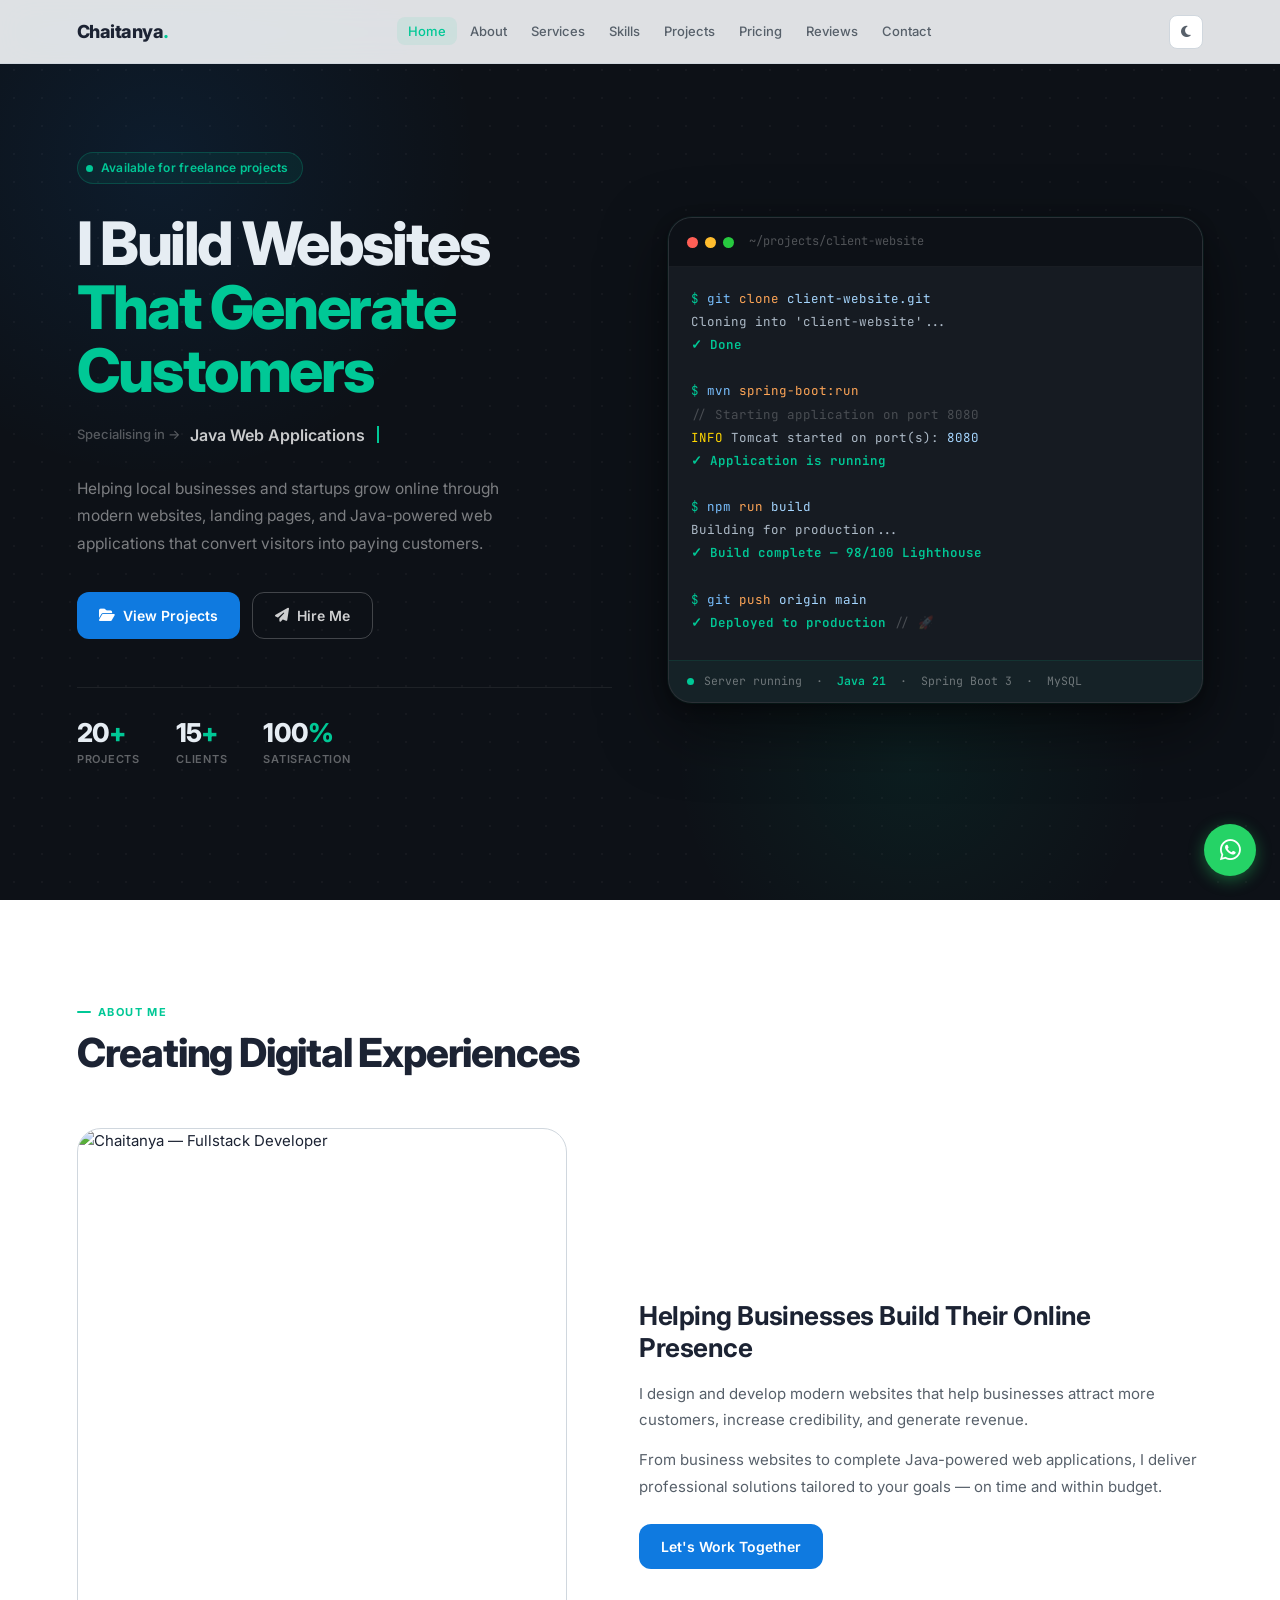
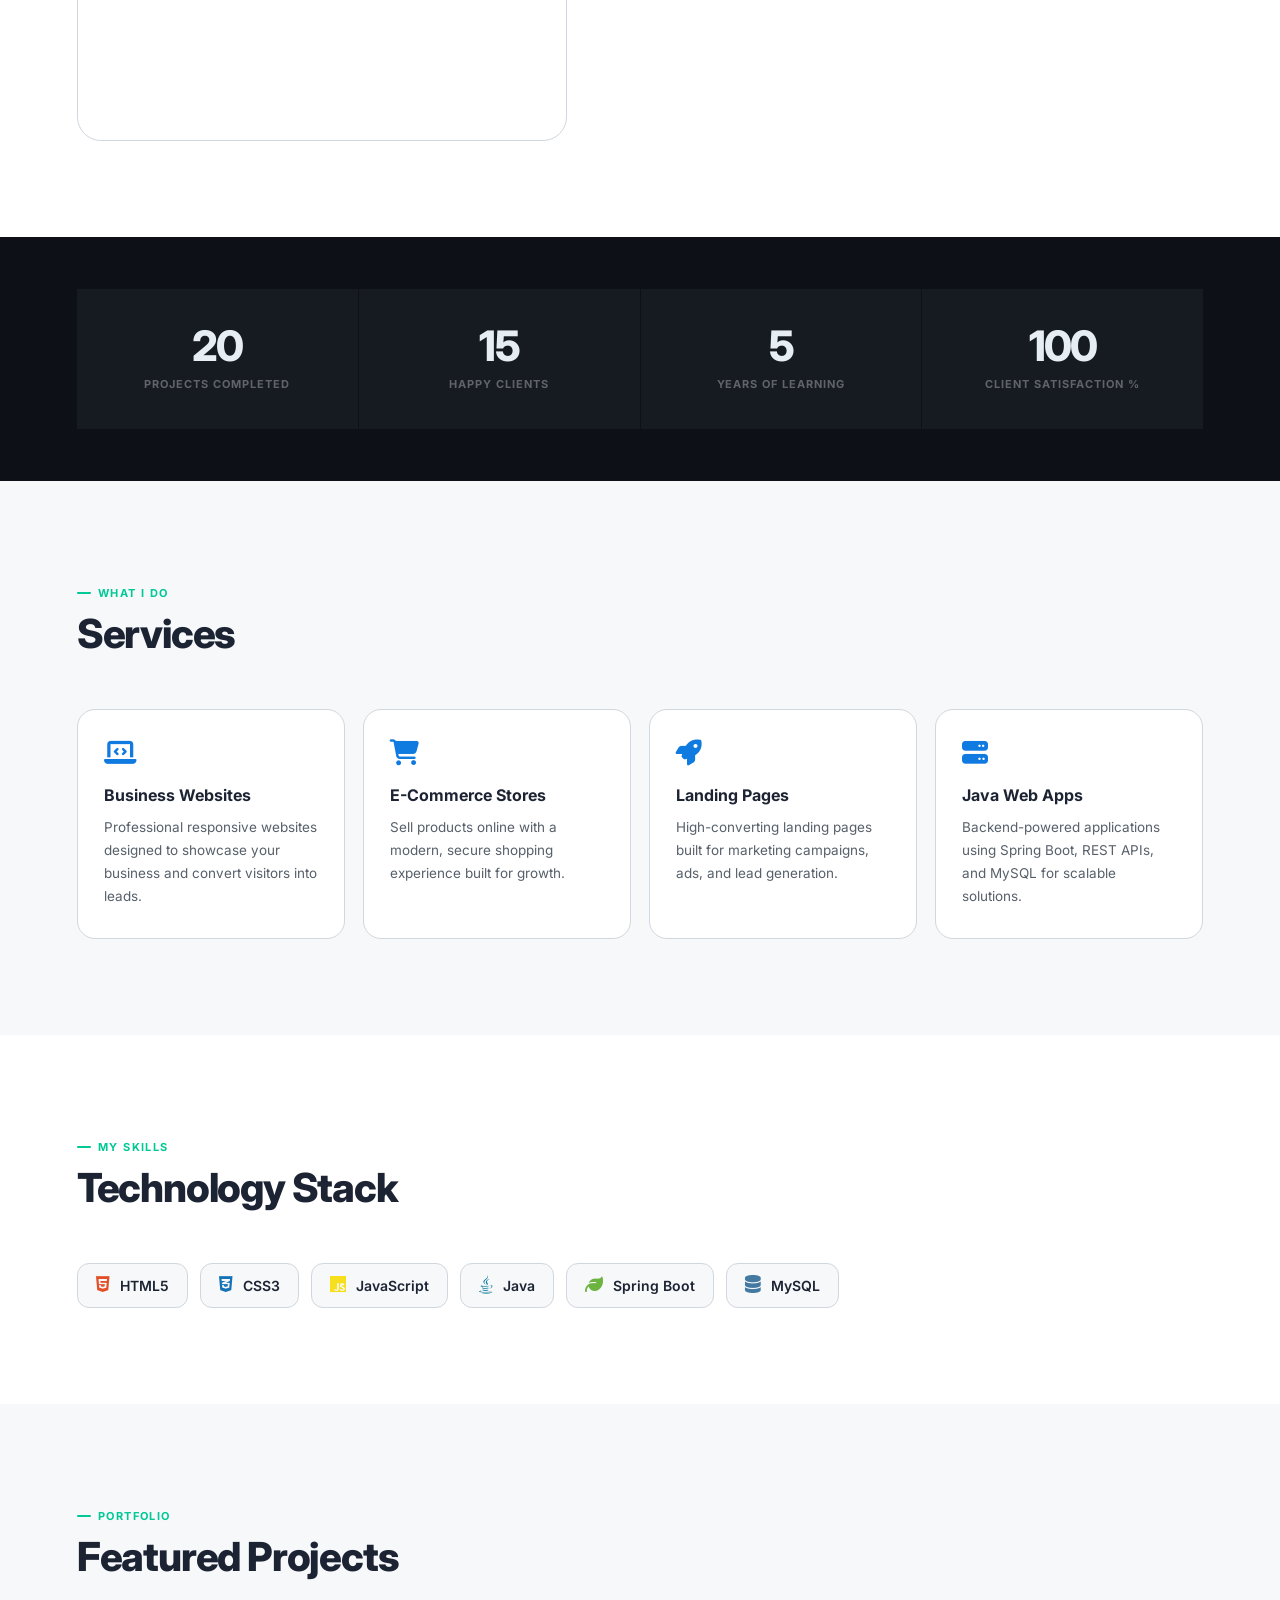
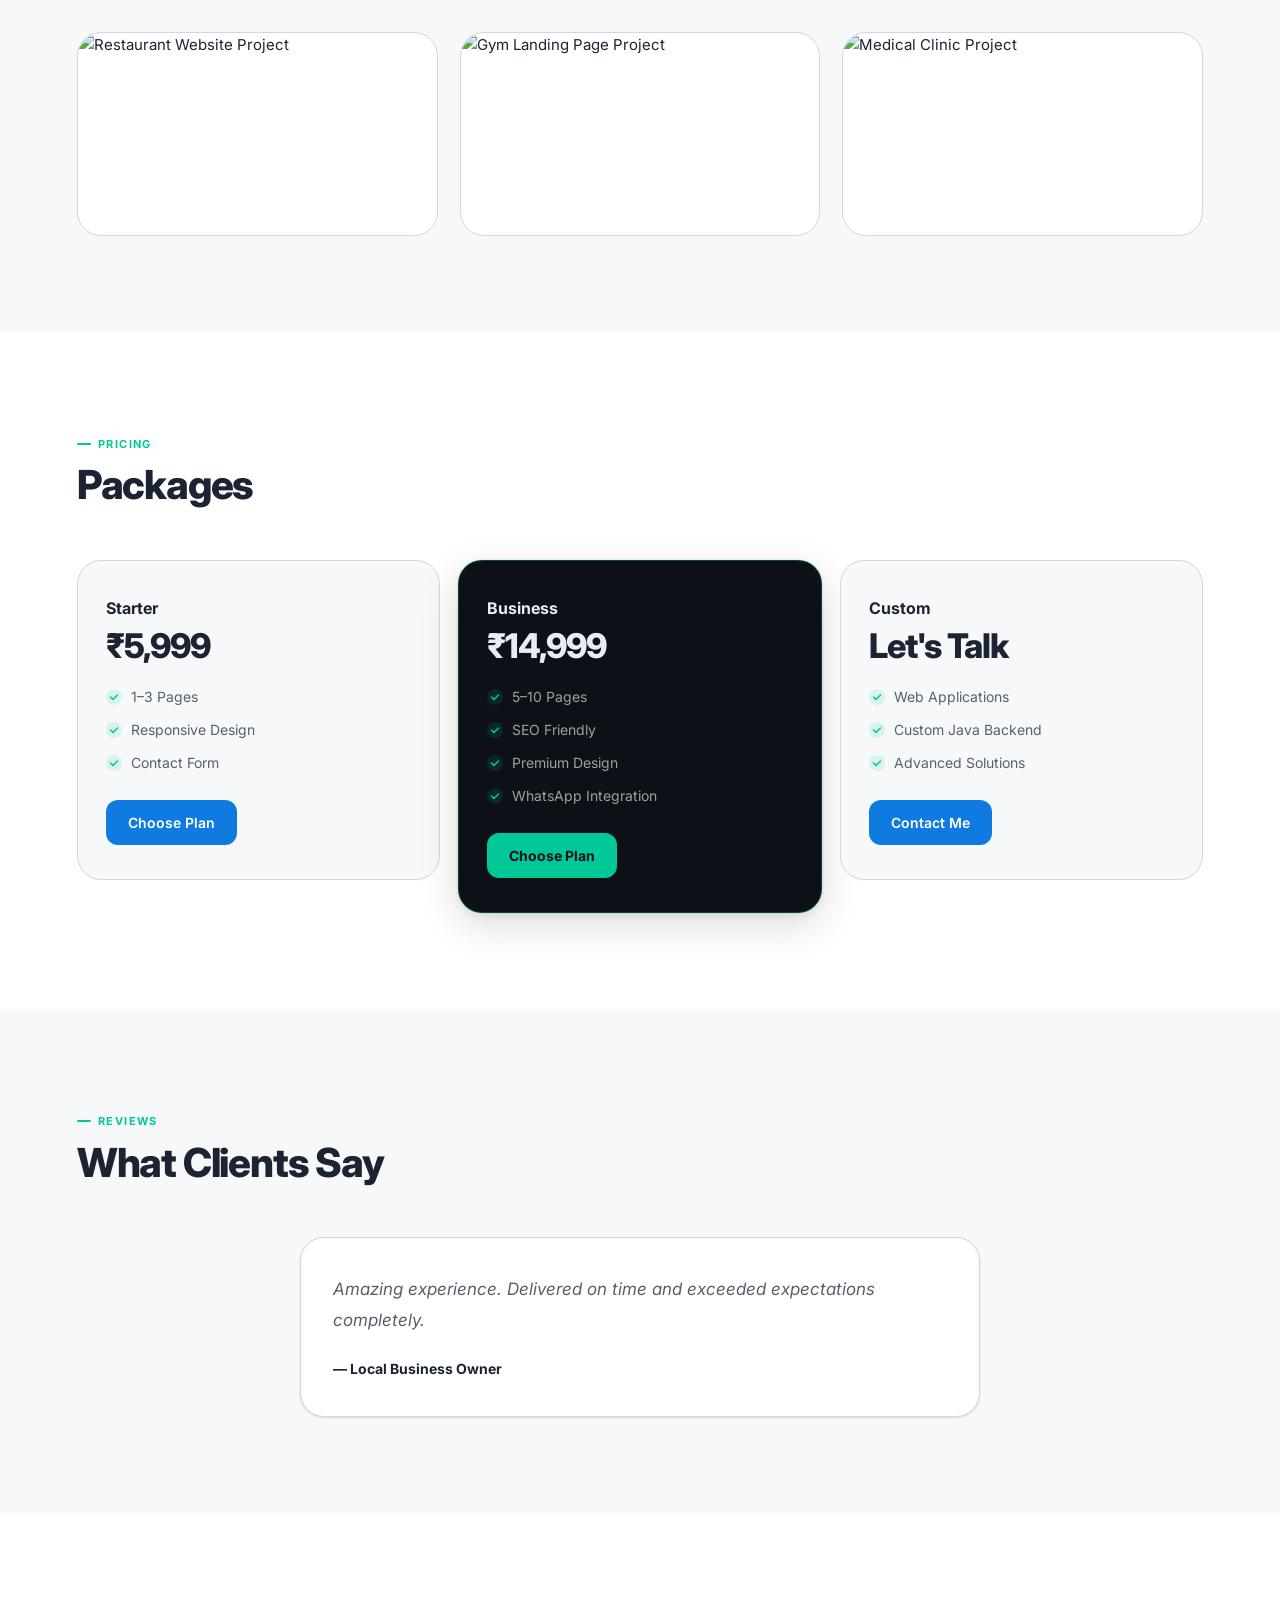
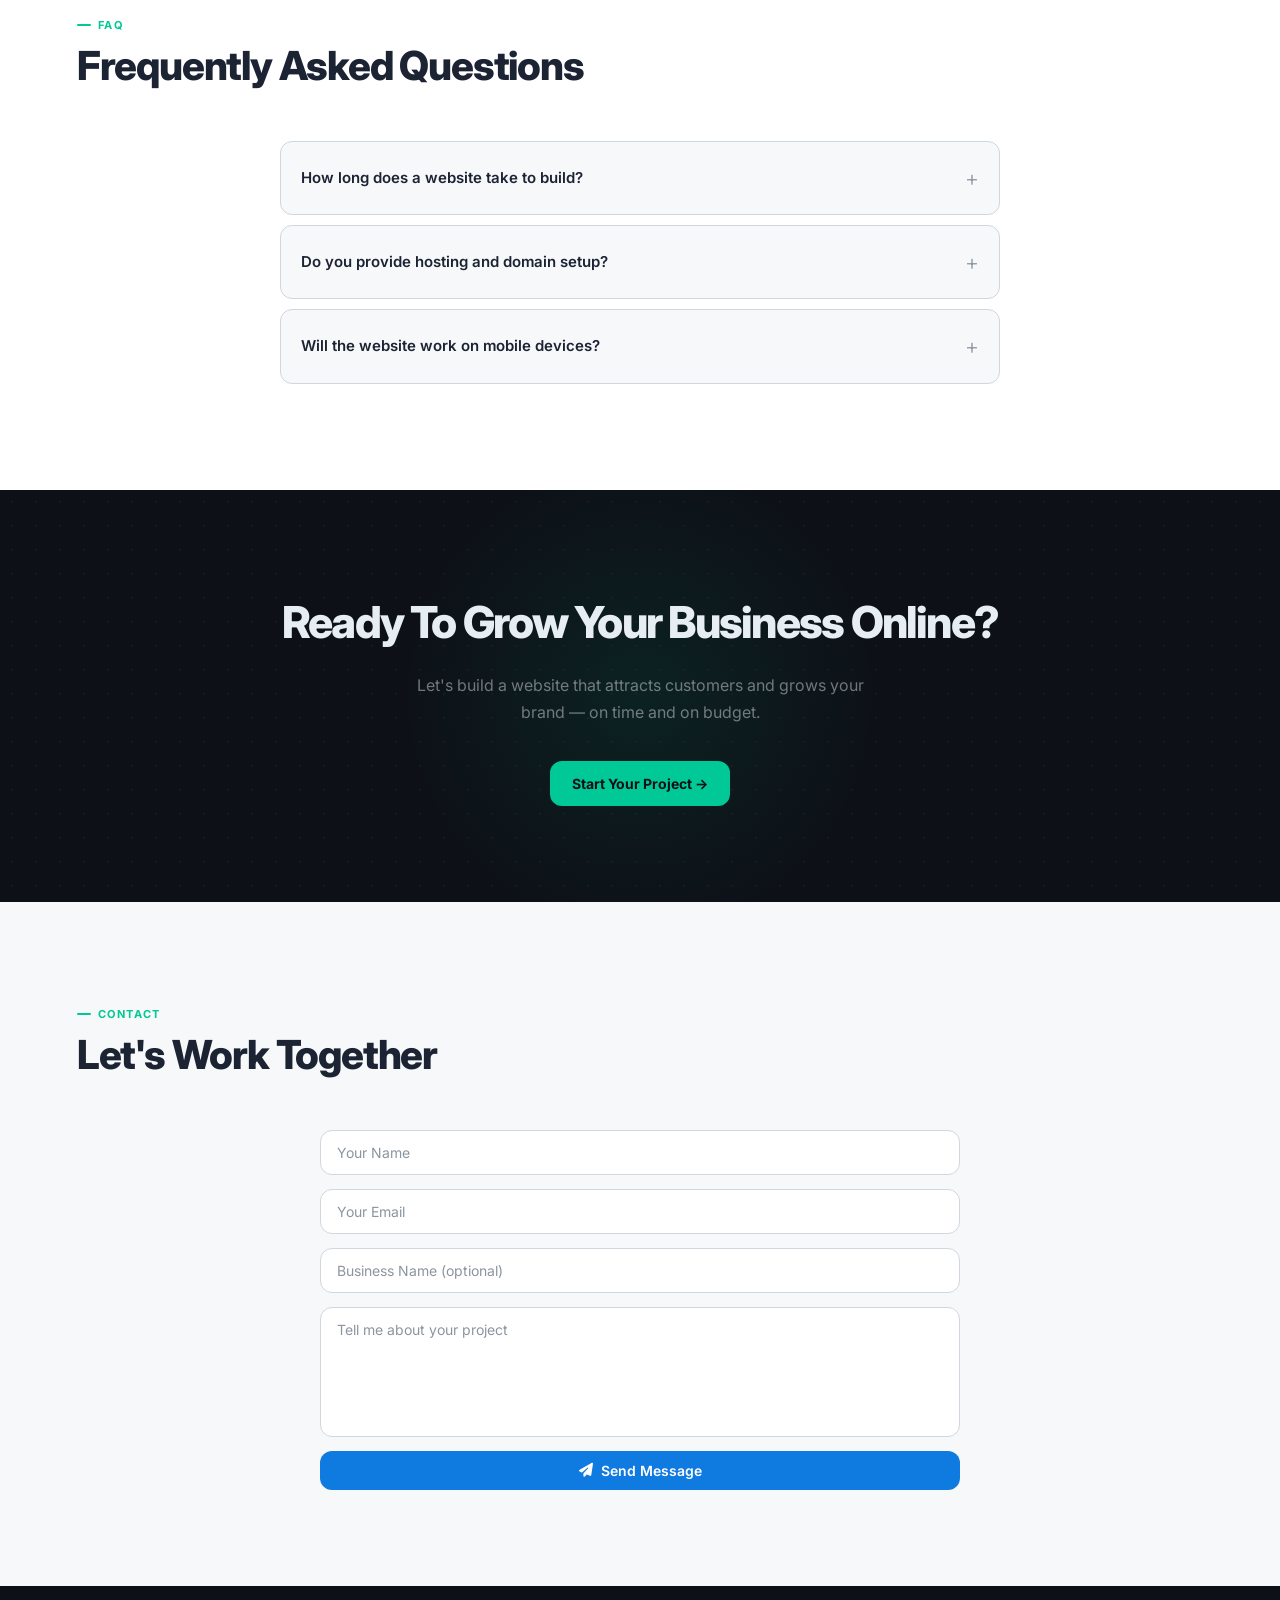
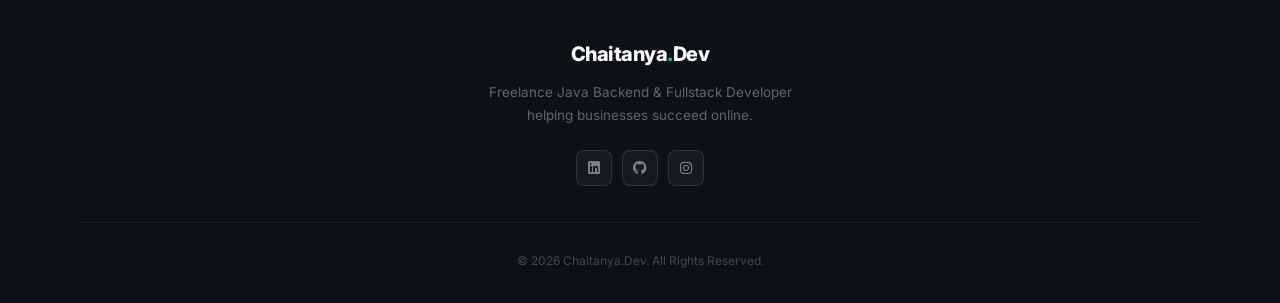
==== index.html @ d8a3b762 "Initial Commit" ====
<!DOCTYPE html>
<html lang="en">

<head>
    <meta charset="UTF-8">
    <meta name="viewport" content="width=device-width, initial-scale=1.0">
    <title>Chaitanya | Java Backend & Fullstack Developer</title>
    <meta name="description"
        content="Freelance Java Backend & Fullstack Developer. I build modern websites and web applications that help businesses grow online.">

    <!-- Fonts: Inter (UI) + JetBrains Mono (terminal) -->
    <link rel="preconnect" href="https://fonts.googleapis.com">
    <link rel="preconnect" href="https://fonts.gstatic.com" crossorigin>
    <link href="https://fonts.googleapis.com/css2?family=Inter:wght@400;500;600;700;800&family=JetBrains+Mono:wght@400;600&display=swap" rel="stylesheet">

    <link href="https://cdnjs.cloudflare.com/ajax/libs/font-awesome/6.6.0/css/all.min.css" rel="stylesheet">
    <link rel="stylesheet" href="style.css">
</head>

<body>

    <!-- Loader -->
    <div class="loader">
        <div class="loader-inner">
            <div class="loader-wordmark">Chaitanya<span>.</span></div>
            <div class="loader-track"></div>
        </div>
    </div>

    <!-- Scroll progress -->
    <div class="scroll-progress"></div>

    <!-- Back to top -->
    <button id="backToTop" aria-label="Back to top">
        <i class="fas fa-arrow-up"></i>
    </button>

    <!-- =========================================================
         NAVBAR
    ========================================================== -->
    <header>
        <nav class="navbar" id="navbar">

            <div class="logo">Chaitanya<span>.</span></div>

            <ul class="nav-links" id="navLinks">
                <li><a href="#hero">Home</a></li>
                <li><a href="#about">About</a></li>
                <li><a href="#services">Services</a></li>
                <li><a href="#skills">Skills</a></li>
                <li><a href="#portfolio">Projects</a></li>
                <li><a href="#pricing">Pricing</a></li>
                <li><a href="#testimonial">Reviews</a></li>
                <li><a href="#contact">Contact</a></li>
            </ul>

            <div class="nav-actions">
                <button id="themeBtn" aria-label="Toggle theme">
                    <i class="fas fa-moon"></i>
                </button>
                <button id="menuBtn" aria-label="Toggle menu">
                    <i class="fas fa-bars"></i>
                </button>
            </div>

        </nav>
    </header>

    <!-- =========================================================
         HERO
    ========================================================== -->
    <section class="hero" id="hero">

        <!-- Teal glow blob -->
        <div class="hero-glow" aria-hidden="true"></div>

        <!-- Left: headline + CTA -->
        <div class="hero-content">

            <div class="hero-badge">
                <span class="hero-badge-pulse" aria-hidden="true"></span>
                Available for freelance projects
            </div>

            <h1>
                I Build Websites
                <span class="accent-line">That Generate Customers</span>
            </h1>

            <div class="hero-typing-row">
                <span class="hero-typing-label">Specialising in →</span>
                <span id="typing"></span><span class="cursor" aria-hidden="true"></span>
            </div>

            <p class="hero-desc">
                Helping local businesses and startups grow online through
                modern websites, landing pages, and Java-powered web applications
                that convert visitors into paying customers.
            </p>

            <div class="hero-buttons">
                <a href="#portfolio" class="btn primary">
                    <i class="fas fa-folder-open"></i> View Projects
                </a>
                <a href="#contact" class="btn secondary">
                    <i class="fas fa-paper-plane"></i> Hire Me
                </a>
            </div>

            <div class="hero-stats">
                <div>
                    <div class="hero-stat-val">20<span class="plus">+</span></div>
                    <div class="hero-stat-label">Projects</div>
                </div>
                <div>
                    <div class="hero-stat-val">15<span class="plus">+</span></div>
                    <div class="hero-stat-label">Clients</div>
                </div>
                <div>
                    <div class="hero-stat-val">100<span class="plus">%</span></div>
                    <div class="hero-stat-label">Satisfaction</div>
                </div>
            </div>

        </div>

        <!-- Right: terminal window -->
        <div class="hero-image" aria-hidden="true">
            <div class="terminal">

                <div class="terminal-bar">
                    <span class="t-dot r"></span>
                    <span class="t-dot y"></span>
                    <span class="t-dot g"></span>
                    <span class="terminal-filename">~/projects/client-website</span>
                </div>

                <div class="terminal-body">
                    <span class="tl"><span class="tp">$</span> <span class="tc">git</span> <span class="tf">clone</span> <span class="ts">client-website.git</span></span>
                    <span class="tl"><span class="tv">Cloning into 'client-website'...</span></span>
                    <span class="tl"><span class="tg">✓ Done</span></span>
                    <span class="tl"></span>
                    <span class="tl"><span class="tp">$</span> <span class="tc">mvn</span> <span class="tf">spring-boot:run</span></span>
                    <span class="tl"><span class="td">// Starting application on port 8080</span></span>
                    <span class="tl"><span class="tk">INFO </span><span class="tv">Tomcat started on port(s): </span><span class="ts">8080</span></span>
                    <span class="tl"><span class="tg">✓ Application is running</span></span>
                    <span class="tl"></span>
                    <span class="tl"><span class="tp">$</span> <span class="tc">npm</span> <span class="tf">run</span> <span class="ts">build</span></span>
                    <span class="tl"><span class="tv">Building for production...</span></span>
                    <span class="tl"><span class="tg">✓ Build complete — 98/100 Lighthouse</span></span>
                    <span class="tl"></span>
                    <span class="tl"><span class="tp">$</span> <span class="tc">git</span> <span class="tf">push</span> <span class="ts">origin main</span></span>
                    <span class="tl"><span class="tg">✓ Deployed to production</span> <span class="td">// 🚀</span></span>
                </div>

                <div class="terminal-status">
                    <span class="status-led"></span>
                    <span class="status-label">Server running &nbsp;·&nbsp; <strong>Java 21</strong> &nbsp;·&nbsp; Spring Boot 3 &nbsp;·&nbsp; MySQL</span>
                </div>

            </div>
        </div>

    </section>

    <!-- =========================================================
         ABOUT
    ========================================================== -->
    <section id="about">

        <div class="section-header">
            <div class="section-tag">About Me</div>
            <h2>Creating Digital Experiences</h2>
        </div>

        <div class="about-container">

            <div class="about-image">
                <img src="https://images.unsplash.com/photo-1568602471122-7832951cc4c5?w=800"
                    alt="Chaitanya — Fullstack Developer">
            </div>

            <div class="about-content">

                <h3>Helping Businesses Build Their Online Presence</h3>

                <p>
                    I design and develop modern websites that help businesses
                    attract more customers, increase credibility, and generate revenue.
                </p>

                <p>
                    From business websites to complete Java-powered web applications,
                    I deliver professional solutions tailored to your goals — on time
                    and within budget.
                </p>

                <a href="#contact" class="btn primary">Let's Work Together</a>

            </div>

        </div>

    </section>

    <!-- =========================================================
         STATS
    ========================================================== -->
    <section class="stats">

        <div class="stat-card">
            <h2 data-target="20">0</h2>
            <p>Projects Completed</p>
        </div>

        <div class="stat-card">
            <h2 data-target="15">0</h2>
            <p>Happy Clients</p>
        </div>

        <div class="stat-card">
            <h2 data-target="5">0</h2>
            <p>Years of Learning</p>
        </div>

        <div class="stat-card">
            <h2 data-target="100">0</h2>
            <p>Client Satisfaction %</p>
        </div>

    </section>

    <!-- =========================================================
         SERVICES
    ========================================================== -->
    <section id="services">

        <div class="section-header">
            <div class="section-tag">What I Do</div>
            <h2>Services</h2>
        </div>

        <div class="grid">

            <div class="card">
                <i class="fas fa-laptop-code"></i>
                <h3>Business Websites</h3>
                <p>Professional responsive websites designed to showcase your business and convert visitors into leads.</p>
            </div>

            <div class="card">
                <i class="fas fa-cart-shopping"></i>
                <h3>E-Commerce Stores</h3>
                <p>Sell products online with a modern, secure shopping experience built for growth.</p>
            </div>

            <div class="card">
                <i class="fas fa-rocket"></i>
                <h3>Landing Pages</h3>
                <p>High-converting landing pages built for marketing campaigns, ads, and lead generation.</p>
            </div>

            <div class="card">
                <i class="fas fa-server"></i>
                <h3>Java Web Apps</h3>
                <p>Backend-powered applications using Spring Boot, REST APIs, and MySQL for scalable solutions.</p>
            </div>

        </div>

    </section>

    <!-- =========================================================
         SKILLS
    ========================================================== -->
    <section id="skills">

        <div class="section-header">
            <div class="section-tag">My Skills</div>
            <h2>Technology Stack</h2>
        </div>

        <div class="skills-grid">

            <div class="skill"><i class="fab fa-html5" style="color:#E34F26"></i><h4>HTML5</h4></div>
            <div class="skill"><i class="fab fa-css3-alt" style="color:#1572B6"></i><h4>CSS3</h4></div>
            <div class="skill"><i class="fab fa-js" style="color:#F7DF1E"></i><h4>JavaScript</h4></div>
            <div class="skill"><i class="fab fa-java" style="color:#007396"></i><h4>Java</h4></div>
            <div class="skill"><i class="fas fa-leaf" style="color:#6DB33F"></i><h4>Spring Boot</h4></div>
            <div class="skill"><i class="fas fa-database" style="color:#4479A1"></i><h4>MySQL</h4></div>

        </div>

    </section>

    <!-- =========================================================
         PORTFOLIO
    ========================================================== -->
    <section id="portfolio">

        <div class="section-header">
            <div class="section-tag">Portfolio</div>
            <h2>Featured Projects</h2>
        </div>

        <div class="portfolio-grid">

            <div class="project">
                <img src="https://picsum.photos/600/400?1" alt="Restaurant Website Project">
                <div class="overlay">
                    <h3>Restaurant Website</h3>
                    <p>Modern food business website with online menu.</p>
                </div>
            </div>

            <div class="project">
                <img src="https://picsum.photos/600/400?2" alt="Gym Landing Page Project">
                <div class="overlay">
                    <h3>Gym Landing Page</h3>
                    <p>Lead generation website with membership form.</p>
                </div>
            </div>

            <div class="project">
                <img src="https://picsum.photos/600/400?3" alt="Medical Clinic Project">
                <div class="overlay">
                    <h3>Medical Clinic</h3>
                    <p>Appointment booking website with Spring Boot backend.</p>
                </div>
            </div>

        </div>

    </section>

    <!-- =========================================================
         PRICING
    ========================================================== -->
    <section id="pricing">

        <div class="section-header">
            <div class="section-tag">Pricing</div>
            <h2>Packages</h2>
        </div>

        <div class="pricing-grid">

            <div class="price-card">
                <h3>Starter</h3>
                <h2>₹5,999</h2>
                <ul>
                    <li>1–3 Pages</li>
                    <li>Responsive Design</li>
                    <li>Contact Form</li>
                </ul>
                <a href="#contact" class="btn primary">Choose Plan</a>
            </div>

            <div class="price-card featured">
                <h3>Business</h3>
                <h2>₹14,999</h2>
                <ul>
                    <li>5–10 Pages</li>
                    <li>SEO Friendly</li>
                    <li>Premium Design</li>
                    <li>WhatsApp Integration</li>
                </ul>
                <a href="#contact" class="btn accent">Choose Plan</a>
            </div>

            <div class="price-card">
                <h3>Custom</h3>
                <h2>Let's Talk</h2>
                <ul>
                    <li>Web Applications</li>
                    <li>Custom Java Backend</li>
                    <li>Advanced Solutions</li>
                </ul>
                <a href="#contact" class="btn primary">Contact Me</a>
            </div>

        </div>

    </section>

    <!-- =========================================================
         TESTIMONIALS
    ========================================================== -->
    <section id="testimonial">

        <div class="section-header">
            <div class="section-tag">Reviews</div>
            <h2>What Clients Say</h2>
        </div>

        <div class="testimonial-slider">

            <div class="testimonial-card active">
                <p>Amazing experience. Delivered on time and exceeded expectations completely.</p>
                <h4>— Local Business Owner</h4>
            </div>

            <div class="testimonial-card">
                <p>Great communication throughout and a beautiful, professional website result.</p>
                <h4>— Startup Founder</h4>
            </div>

            <div class="testimonial-card">
                <p>Professional design and excellent ongoing support. Highly recommended.</p>
                <h4>— Restaurant Owner</h4>
            </div>

        </div>

    </section>

    <!-- =========================================================
         FAQ
    ========================================================== -->
    <section id="faq">

        <div class="section-header">
            <div class="section-tag">FAQ</div>
            <h2>Frequently Asked Questions</h2>
        </div>

        <div class="faq-container">

            <div class="faq">
                <div class="question">How long does a website take to build?</div>
                <div class="answer">Usually between 3–14 days depending on project scope and complexity.</div>
            </div>

            <div class="faq">
                <div class="question">Do you provide hosting and domain setup?</div>
                <div class="answer">Yes, I can help you choose, configure, and deploy to the right hosting for your budget and needs.</div>
            </div>

            <div class="faq">
                <div class="question">Will the website work on mobile devices?</div>
                <div class="answer">Absolutely. Every website I build is mobile-first and tested across all major devices and browsers.</div>
            </div>

        </div>

    </section>

    <!-- =========================================================
         CTA BAND
    ========================================================== -->
    <section class="cta">
        <h2>Ready To Grow Your Business Online?</h2>
        <p>Let's build a website that attracts customers and grows your brand — on time and on budget.</p>
        <a href="#contact" class="btn accent">Start Your Project →</a>
    </section>

    <!-- =========================================================
         CONTACT
    ========================================================== -->
    <section id="contact">

        <div class="section-header">
            <div class="section-tag">Contact</div>
            <h2>Let's Work Together</h2>
        </div>

        <form id="contactForm" novalidate>

            <input type="text"   name="name"    placeholder="Your Name"          required>
            <input type="email"  name="email"   placeholder="Your Email"         required>
            <input type="text"   name="business" placeholder="Business Name (optional)">
            <textarea name="message" placeholder="Tell me about your project" rows="6"></textarea>

            <button type="submit" class="btn primary">
                <i class="fas fa-paper-plane"></i> Send Message
            </button>

        </form>

    </section>

    <!-- =========================================================
         FOOTER
    ========================================================== -->
    <footer>

        <div class="footer-content">

            <h3>Chaitanya<span style="color:var(--accent)">.</span>Dev</h3>

            <p>Freelance Java Backend &amp; Fullstack Developer helping businesses succeed online.</p>

            <div class="socials">
                <a href="https://www.linkedin.com/in/chaitanyakhowal/" aria-label="LinkedIn"><i class="fab fa-linkedin"></i></a>
                <a href="https://github.com/ChaitanyaKhowal" aria-label="GitHub"><i class="fab fa-github"></i></a>
                <a href="#" aria-label="Instagram"><i class="fab fa-instagram"></i></a>
            </div>

        </div>

        <p class="copyright">
            © 2026 Chaitanya.Dev. All Rights Reserved.
        </p>

    </footer>

    <!-- WhatsApp float -->
    <a href="https://wa.me/917620085558" class="whatsapp" aria-label="Chat on WhatsApp" target="_blank" rel="noopener">
        <i class="fab fa-whatsapp"></i>
    </a>

    <script src="script.js"></script>

</body>
</html>
---- style.css ----
/* ============================================================
   DESIGN TOKENS — Phase 1
   ============================================================ */
:root {
  /* Brand */
  --ink:         #0D1117;
  --ink-soft:    #161B22;
  --brand:       #0F7AE0;
  --brand-dark:  #0A5FB5;
  --accent:      #00C896;
  --warm:        #FF6B35;

  /* Light-mode surfaces */
  --bg:          #F6F8FA;
  --surface:     #FFFFFF;
  --surface-2:   #EEF2F7;
  --border:      #D0D7DE;

  /* Typography */
  --text:        #1C2333;
  --muted:       #57606A;
  --faint:       #8C959F;

  /* Shadows */
  --shadow-sm:   0 1px 3px rgba(13,17,23,.07), 0 1px 2px rgba(13,17,23,.05);
  --shadow-md:   0 4px 16px rgba(13,17,23,.10), 0 2px 4px rgba(13,17,23,.05);
  --shadow-lg:   0 12px 40px rgba(13,17,23,.14), 0 4px 8px rgba(13,17,23,.05);

  /* Shape / Motion */
  --r-sm:   8px;
  --r-md:   12px;
  --r-lg:   18px;
  --r-xl:   24px;
  --ease:   cubic-bezier(.4,0,.2,1);
  --dur:    .25s;

  /* Layout */
  --gutter: clamp(1.25rem, 6vw, 5rem);
}

/* Dark mode overrides */
body.dark {
  --bg:        #0D1117;
  --surface:   #161B22;
  --surface-2: #1C2333;
  --border:    #30363D;
  --text:      #E6EDF3;
  --muted:     #8B949E;
  --faint:     #6E7681;
  --shadow-sm: 0 1px 3px rgba(0,0,0,.3);
  --shadow-md: 0 4px 16px rgba(0,0,0,.4);
  --shadow-lg: 0 12px 40px rgba(0,0,0,.5);
}

/* ============================================================
   RESET & BASE
   ============================================================ */
*, *::before, *::after { box-sizing: border-box; margin: 0; padding: 0; }

html { scroll-behavior: smooth; }

body {
  font-family: 'Inter', 'Poppins', -apple-system, sans-serif;
  font-size: 15px;
  line-height: 1.65;
  background: var(--bg);
  color: var(--text);
  overflow-x: hidden;
  transition: background var(--dur) var(--ease), color var(--dur) var(--ease);
}

img { display: block; max-width: 100%; }
a   { text-decoration: none; color: inherit; }
ul  { list-style: none; }
button { font-family: inherit; cursor: pointer; border: none; background: none; }

/* ============================================================
   LOADER
   ============================================================ */
.loader {
  position: fixed;
  inset: 0;
  background: var(--ink);
  display: flex;
  align-items: center;
  justify-content: center;
  z-index: 99999;
  transition: opacity .5s var(--ease);
}

.loader-inner {
  display: flex;
  flex-direction: column;
  align-items: center;
  gap: 18px;
}

.loader-wordmark {
  font-size: 22px;
  font-weight: 800;
  letter-spacing: -.5px;
  color: #fff;
}

.loader-wordmark span { color: var(--accent); }

.loader-track {
  width: 140px;
  height: 2px;
  background: rgba(255,255,255,.08);
  border-radius: 99px;
  overflow: hidden;
}

.loader-track::after {
  content: '';
  display: block;
  height: 100%;
  width: 45%;
  background: linear-gradient(90deg, var(--brand), var(--accent));
  border-radius: 99px;
  animation: track-move 1s var(--ease) infinite;
}

@keyframes track-move {
  0%   { transform: translateX(-120%); }
  100% { transform: translateX(280%); }
}

/* ============================================================
   SCROLL PROGRESS
   ============================================================ */
.scroll-progress {
  position: fixed;
  top: 0; left: 0;
  height: 2px;
  width: 0;
  background: linear-gradient(90deg, var(--brand), var(--accent));
  z-index: 99998;
  transition: width .08s linear;
}

/* ============================================================
   NAVBAR
   ============================================================ */
header {
  position: fixed;
  top: 0; left: 0; right: 0;
  z-index: 1000;
}

.navbar {
  display: flex;
  align-items: center;
  justify-content: space-between;
  height: 64px;
  padding: 0 var(--gutter);
  background: rgba(13,17,23,.88);
  backdrop-filter: blur(18px) saturate(1.6);
  -webkit-backdrop-filter: blur(18px) saturate(1.6);
  border-bottom: 1px solid rgba(255,255,255,.06);
  transition: background var(--dur) var(--ease), border-color var(--dur) var(--ease);
}

.navbar.scrolled {
  background: rgba(13,17,23,.97);
  border-bottom-color: rgba(255,255,255,.1);
}

/* Light-mode navbar */
body:not(.dark) .navbar {
  background: rgba(246,248,250,.9);
  border-bottom-color: var(--border);
}

body:not(.dark) .navbar.scrolled {
  background: rgba(246,248,250,.99);
}

.logo {
  font-size: 18px;
  font-weight: 800;
  letter-spacing: -.5px;
  color: #fff;
  white-space: nowrap;
}

body:not(.dark) .logo { color: var(--text); }

.logo span { color: var(--accent); }

/* Nav links */
.nav-links {
  display: flex;
  align-items: center;
  gap: 2px;
}

.nav-links a {
  padding: 6px 11px;
  font-size: 13px;
  font-weight: 500;
  color: rgba(255,255,255,.55);
  border-radius: var(--r-sm);
  transition: color var(--dur) var(--ease), background var(--dur) var(--ease);
  white-space: nowrap;
}

body:not(.dark) .nav-links a { color: var(--muted); }

.nav-links a:hover {
  color: #fff;
  background: rgba(255,255,255,.08);
}

body:not(.dark) .nav-links a:hover {
  color: var(--text);
  background: var(--surface-2);
}

.nav-links a.active {
  color: var(--accent) !important;
  background: rgba(0,200,150,.08);
}

/* Nav action buttons */
.nav-actions { display: flex; gap: 8px; align-items: center; }

#themeBtn,
#menuBtn {
  width: 34px;
  height: 34px;
  border-radius: var(--r-sm);
  border: 1px solid rgba(255,255,255,.1);
  background: rgba(255,255,255,.05);
  color: rgba(255,255,255,.65);
  display: flex;
  align-items: center;
  justify-content: center;
  font-size: 13px;
  transition: all var(--dur) var(--ease);
}

body:not(.dark) #themeBtn,
body:not(.dark) #menuBtn {
  border-color: var(--border);
  background: var(--surface);
  color: var(--muted);
}

#themeBtn:hover,
#menuBtn:hover {
  background: rgba(255,255,255,.12);
  color: #fff;
  border-color: rgba(255,255,255,.2);
}

body:not(.dark) #themeBtn:hover,
body:not(.dark) #menuBtn:hover {
  background: var(--surface-2);
  color: var(--text);
}

#menuBtn { display: none; }

/* ============================================================
   BUTTONS
   ============================================================ */
.btn {
  display: inline-flex;
  align-items: center;
  justify-content: center;
  gap: 8px;
  padding: 11px 22px;
  border-radius: var(--r-md);
  font-size: 14px;
  font-weight: 600;
  border: none;
  cursor: pointer;
  transition: all var(--dur) var(--ease);
  position: relative;
  overflow: hidden;
  white-space: nowrap;
  text-decoration: none;
}

/* Primary — brand blue */
.btn.primary {
  background: var(--brand);
  color: #fff;
}

.btn.primary:hover {
  background: var(--brand-dark);
  transform: translateY(-2px);
  box-shadow: 0 6px 20px rgba(15,122,224,.35);
}

/* Secondary — ghost */
.btn.secondary {
  background: transparent;
  color: rgba(255,255,255,.8);
  border: 1px solid rgba(255,255,255,.22);
}

.btn.secondary:hover {
  background: rgba(255,255,255,.08);
  color: #fff;
  border-color: rgba(255,255,255,.4);
  transform: translateY(-2px);
}

/* Accent — teal */
.btn.accent {
  background: var(--accent);
  color: #0D1117;
  font-weight: 700;
}

.btn.accent:hover {
  background: #02dda8;
  transform: translateY(-2px);
  box-shadow: 0 6px 20px rgba(0,200,150,.3);
}

/* Ripple */
.ripple {
  position: absolute;
  border-radius: 50%;
  transform: scale(0);
  animation: ripple-anim .55s linear;
  background: rgba(255,255,255,.22);
  pointer-events: none;
}

@keyframes ripple-anim { to { transform: scale(4); opacity: 0; } }

/* ============================================================
   SECTION COMMONS
   ============================================================ */
section { padding: 96px var(--gutter); }

.section-header { margin-bottom: 52px; }

.section-tag {
  display: inline-flex;
  align-items: center;
  gap: 7px;
  font-size: 11px;
  font-weight: 700;
  letter-spacing: .13em;
  text-transform: uppercase;
  color: var(--accent);
  margin-bottom: 10px;
}

.section-tag::before {
  content: '';
  display: inline-block;
  width: 14px;
  height: 2px;
  background: var(--accent);
  border-radius: 1px;
  flex-shrink: 0;
}

.section-header h2 {
  font-size: clamp(26px, 4vw, 40px);
  font-weight: 800;
  letter-spacing: -.03em;
  line-height: 1.12;
  color: var(--text);
  margin-bottom: 12px;
}

.section-header p {
  font-size: 16px;
  color: var(--muted);
  max-width: 500px;
  line-height: 1.72;
}

/* ============================================================
   HERO
   ============================================================ */
.hero {
  min-height: 100vh;
  background: var(--ink);
  display: grid;
  grid-template-columns: 1fr 1fr;
  align-items: center;
  gap: 56px;
  padding: 100px var(--gutter) 80px;
  position: relative;
  overflow: hidden;
}

/* Dot grid */
.hero::before {
  content: '';
  position: absolute;
  inset: 0;
  background-image: radial-gradient(rgba(255,255,255,.035) 1px, transparent 1px);
  background-size: 28px 28px;
  pointer-events: none;
}

/* Blue glow top-left */
.hero::after {
  content: '';
  position: absolute;
  width: 640px;
  height: 640px;
  border-radius: 50%;
  background: radial-gradient(circle, rgba(15,122,224,.11) 0%, transparent 70%);
  top: -160px;
  left: -160px;
  pointer-events: none;
}

/* Teal glow bottom-right */
.hero-glow {
  position: absolute;
  width: 480px;
  height: 480px;
  border-radius: 50%;
  background: radial-gradient(circle, rgba(0,200,150,.07) 0%, transparent 70%);
  bottom: -100px;
  right: 10%;
  pointer-events: none;
}

/* ---------- Left column ---------- */
.hero-content { position: relative; z-index: 1; }

.hero-badge {
  display: inline-flex;
  align-items: center;
  gap: 8px;
  padding: 5px 14px 5px 8px;
  background: rgba(0,200,150,.08);
  border: 1px solid rgba(0,200,150,.22);
  border-radius: 99px;
  font-size: 12px;
  font-weight: 600;
  color: var(--accent);
  letter-spacing: .02em;
  margin-bottom: 28px;
}

.hero-badge-pulse {
  width: 7px;
  height: 7px;
  border-radius: 50%;
  background: var(--accent);
  flex-shrink: 0;
  animation: pulse 2.2s ease infinite;
}

@keyframes pulse {
  0%, 100% { box-shadow: 0 0 0 0 rgba(0,200,150,.6); }
  50%       { box-shadow: 0 0 0 6px rgba(0,200,150,0); }
}

.hero h1 {
  font-size: clamp(34px, 5.5vw, 60px);
  font-weight: 800;
  letter-spacing: -.04em;
  line-height: 1.06;
  color: #E6EDF3;
  margin-bottom: 14px;
}

.hero h1 .accent-line { color: var(--accent); display: block; }

/* Typing row */
.hero-typing-row {
  display: flex;
  align-items: center;
  gap: 10px;
  min-height: 36px;
  margin-bottom: 22px;
}

.hero-typing-label {
  font-size: 13px;
  color: rgba(255,255,255,.3);
  font-weight: 500;
  white-space: nowrap;
}

#typing {
  font-size: 16px;
  font-weight: 600;
  color: rgba(255,255,255,.78);
}

.cursor {
  display: inline-block;
  width: 2px;
  height: 17px;
  background: var(--accent);
  vertical-align: middle;
  margin-left: 2px;
  animation: blink .9s step-end infinite;
}

@keyframes blink { 0%,100% { opacity:1; } 50% { opacity:0; } }

.hero-desc {
  font-size: 15.5px;
  color: rgba(255,255,255,.46);
  line-height: 1.78;
  max-width: 460px;
  margin-bottom: 34px;
}

.hero-buttons {
  display: flex;
  flex-wrap: wrap;
  gap: 12px;
  margin-bottom: 48px;
}

/* Stats strip */
.hero-stats {
  display: flex;
  gap: 36px;
  padding-top: 32px;
  border-top: 1px solid rgba(255,255,255,.07);
}

.hero-stat-val {
  font-size: 26px;
  font-weight: 800;
  color: #E6EDF3;
  letter-spacing: -.03em;
  line-height: 1;
}

.hero-stat-val .plus { color: var(--accent); }

.hero-stat-label {
  margin-top: 4px;
  font-size: 11px;
  font-weight: 600;
  letter-spacing: .07em;
  text-transform: uppercase;
  color: rgba(255,255,255,.35);
}

/* ---------- Right column — terminal ---------- */
.hero-image { position: relative; z-index: 1; }

.terminal {
  background: #161B22;
  border: 1px solid rgba(255,255,255,.09);
  border-radius: var(--r-xl);
  overflow: hidden;
  box-shadow:
    0 0 0 1px rgba(0,200,150,.06),
    0 24px 64px rgba(0,0,0,.5),
    0 4px 16px rgba(0,0,0,.3);
}

.terminal-bar {
  display: flex;
  align-items: center;
  gap: 7px;
  padding: 14px 18px;
  background: #0D1117;
  border-bottom: 1px solid rgba(255,255,255,.05);
}

.t-dot {
  width: 11px;
  height: 11px;
  border-radius: 50%;
  flex-shrink: 0;
}
.t-dot.r { background: #FF5F56; }
.t-dot.y { background: #FFBD2E; }
.t-dot.g { background: #27C93F; }

.terminal-filename {
  font-size: 12px;
  font-family: 'JetBrains Mono', 'Courier New', monospace;
  color: rgba(255,255,255,.28);
  margin-left: 8px;
}

.terminal-body {
  padding: 20px 22px 26px;
  font-family: 'JetBrains Mono', 'Courier New', monospace;
  font-size: 12.5px;
  line-height: 1.85;
}

/* Syntax colours */
.tp { color: var(--accent); user-select: none; }       /* prompt $ */
.tc { color: #79C0FF; }                                 /* command */
.tf { color: #FFA657; }                                 /* flag/key */
.ts { color: #A5D6FF; }                                 /* string */
.tv { color: #ADBAC7; }                                 /* plain value */
.tk { color: #FFD700; }                                 /* keyword */
.tg { color: var(--accent); font-weight: 600; }        /* success */
.te { color: #FF7B72; }                                 /* error/dim */
.td { color: rgba(255,255,255,.22); }                   /* dimmed comment */
.tl { display: block; min-height: 1.85em; }            /* blank line */

/* Status footer inside terminal */
.terminal-status {
  display: flex;
  align-items: center;
  gap: 10px;
  padding: 11px 18px;
  background: rgba(0,200,150,.04);
  border-top: 1px solid rgba(0,200,150,.1);
}

.status-led {
  width: 7px;
  height: 7px;
  border-radius: 50%;
  background: var(--accent);
  animation: pulse 2.2s ease infinite;
  flex-shrink: 0;
}

.status-label {
  font-size: 11.5px;
  font-family: 'JetBrains Mono', monospace;
  color: rgba(255,255,255,.38);
}

.status-label strong { color: var(--accent); font-weight: 600; }

/* ============================================================
   ABOUT
   ============================================================ */
#about { background: var(--surface); }

.about-container {
  display: grid;
  grid-template-columns: 1fr 1.15fr;
  gap: 72px;
  align-items: center;
}

.about-image {
  position: relative;
}

.about-image img {
  border-radius: var(--r-xl);
  border: 1px solid var(--border);
  aspect-ratio: 4/5;
  object-fit: cover;
  width: 100%;
}

.about-content h3 {
  font-size: clamp(20px, 3vw, 26px);
  font-weight: 700;
  letter-spacing: -.02em;
  line-height: 1.25;
  margin-bottom: 16px;
  color: var(--text);
}

.about-content p {
  font-size: 15px;
  color: var(--muted);
  line-height: 1.75;
  margin-bottom: 14px;
}

.about-content .btn { margin-top: 10px; }

/* ============================================================
   STATS
   ============================================================ */
.stats {
  background: var(--ink);
  padding: 52px var(--gutter);
  display: grid;
  grid-template-columns: repeat(4, 1fr);
  gap: 1px;
}

.stat-card {
  padding: 36px 28px;
  text-align: center;
  background: var(--ink-soft);
  transition: background var(--dur) var(--ease);
}

.stat-card:hover { background: rgba(255,255,255,.03); }

.stat-card h2 {
  font-size: 42px;
  font-weight: 800;
  color: #E6EDF3;
  letter-spacing: -.04em;
  line-height: 1;
}

.stat-card p {
  font-size: 11px;
  font-weight: 700;
  letter-spacing: .09em;
  text-transform: uppercase;
  color: rgba(255,255,255,.32);
  margin-top: 8px;
}

/* ============================================================
   SERVICES
   ============================================================ */
#services { background: var(--bg); }

.grid {
  display: grid;
  grid-template-columns: repeat(auto-fit, minmax(240px, 1fr));
  gap: 18px;
}

.card {
  background: var(--surface);
  border: 1px solid var(--border);
  border-radius: var(--r-lg);
  padding: 30px 26px;
  transition: all var(--dur) var(--ease);
  position: relative;
  overflow: hidden;
}

/* Left accent stripe on hover */
.card::before {
  content: '';
  position: absolute;
  top: 0; left: 0;
  width: 3px;
  height: 0;
  background: var(--accent);
  transition: height .4s var(--ease);
  border-radius: 0 2px 2px 0;
}

.card:hover { transform: translateY(-4px); box-shadow: var(--shadow-md); border-color: rgba(0,200,150,.18); }
.card:hover::before { height: 100%; }

.card i {
  font-size: 26px;
  color: var(--brand);
  margin-bottom: 16px;
  display: block;
  transition: color var(--dur) var(--ease);
}

.card:hover i { color: var(--accent); }

.card h3 { font-size: 16px; font-weight: 700; margin-bottom: 8px; }

.card p { font-size: 13.5px; color: var(--muted); line-height: 1.7; }

/* ============================================================
   SKILLS
   ============================================================ */
#skills { background: var(--surface); }

.skills-grid {
  display: flex;
  flex-wrap: wrap;
  gap: 12px;
}

.skill {
  display: inline-flex;
  align-items: center;
  gap: 10px;
  padding: 10px 18px;
  background: var(--bg);
  border: 1px solid var(--border);
  border-radius: var(--r-md);
  font-size: 14px;
  font-weight: 600;
  color: var(--text);
  transition: all var(--dur) var(--ease);
}

.skill i { font-size: 18px; }
.skill h4 { font-size: 14px; font-weight: 600; }

.skill:hover {
  border-color: var(--brand);
  color: var(--brand);
  background: rgba(15,122,224,.04);
  transform: translateY(-2px);
}

/* ============================================================
   PORTFOLIO
   ============================================================ */
#portfolio { background: var(--bg); }

.portfolio-grid {
  display: grid;
  grid-template-columns: repeat(auto-fill, minmax(320px, 1fr));
  gap: 22px;
}

.project {
  border-radius: var(--r-xl);
  overflow: hidden;
  background: var(--surface);
  border: 1px solid var(--border);
  transition: all var(--dur) var(--ease);
  position: relative;
}

.project:hover { transform: translateY(-5px); box-shadow: var(--shadow-lg); border-color: transparent; }

.project img {
  width: 100%;
  aspect-ratio: 16/9;
  object-fit: cover;
  display: block;
  transition: transform .5s var(--ease);
}

.project:hover img { transform: scale(1.05); }

.overlay {
  position: absolute;
  inset: 0;
  background: linear-gradient(to bottom, transparent 40%, rgba(13,17,23,.92));
  display: flex;
  flex-direction: column;
  justify-content: flex-end;
  padding: 22px;
  opacity: 0;
  transition: opacity var(--dur) var(--ease);
}

.project:hover .overlay { opacity: 1; }

.overlay h3 { font-size: 16px; font-weight: 700; color: #fff; margin-bottom: 4px; }
.overlay p  { font-size: 13px; color: rgba(255,255,255,.65); }

/* ============================================================
   PRICING
   ============================================================ */
#pricing { background: var(--surface); }

.pricing-grid {
  display: grid;
  grid-template-columns: repeat(auto-fit, minmax(270px, 1fr));
  gap: 18px;
  align-items: start;
}

.price-card {
  background: var(--bg);
  border: 1px solid var(--border);
  border-radius: var(--r-xl);
  padding: 34px 28px;
  transition: all var(--dur) var(--ease);
}

.price-card:hover { transform: translateY(-4px); box-shadow: var(--shadow-md); }

.price-card.featured {
  background: var(--ink);
  border-color: rgba(0,200,150,.28);
  box-shadow: 0 0 0 1px rgba(0,200,150,.1), var(--shadow-lg);
}

.price-card h3 {
  font-size: 16px;
  font-weight: 700;
  margin-bottom: 8px;
  color: var(--text);
}

.price-card.featured h3 { color: #E6EDF3; }

.price-card h2 {
  font-size: 34px;
  font-weight: 800;
  letter-spacing: -.03em;
  color: var(--text);
  margin-bottom: 22px;
  line-height: 1;
}

.price-card.featured h2 { color: #E6EDF3; }

.price-card ul {
  display: flex;
  flex-direction: column;
  gap: 10px;
  margin-bottom: 26px;
}

.price-card li {
  font-size: 14px;
  color: var(--muted);
  display: flex;
  align-items: center;
  gap: 9px;
}

.price-card.featured li { color: rgba(255,255,255,.6); }

.price-card li::before {
  content: '';
  width: 16px;
  height: 16px;
  border-radius: 50%;
  background: rgba(0,200,150,.12);
  background-image: url("data:image/svg+xml,%3Csvg width='10' height='10' viewBox='0 0 10 10' xmlns='http://www.w3.org/2000/svg'%3E%3Cpath d='M1.5 5l2.5 2.5 4.5-4.5' stroke='%2300C896' stroke-width='1.5' fill='none' stroke-linecap='round' stroke-linejoin='round'/%3E%3C/svg%3E");
  background-repeat: no-repeat;
  background-position: center;
  background-size: 10px;
  flex-shrink: 0;
}

/* ============================================================
   TESTIMONIALS
   ============================================================ */
#testimonial { background: var(--bg); }

.testimonial-slider {
  max-width: 680px;
  margin: 0 auto;
}

.testimonial-card {
  background: var(--surface);
  border: 1px solid var(--border);
  border-radius: var(--r-xl);
  padding: 36px 32px;
  display: none;
  box-shadow: var(--shadow-sm);
}

.testimonial-card.active { display: block; }

.testimonial-card p {
  font-size: 17px;
  color: var(--muted);
  line-height: 1.78;
  margin-bottom: 22px;
  font-style: italic;
}

.testimonial-card h4 {
  font-size: 14px;
  font-weight: 700;
  color: var(--text);
}

/* ============================================================
   FAQ
   ============================================================ */
#faq { background: var(--surface); }

.faq-container {
  max-width: 720px;
  margin: 0 auto;
}

.faq {
  background: var(--bg);
  border: 1px solid var(--border);
  border-radius: var(--r-md);
  margin-bottom: 10px;
  overflow: hidden;
  transition: border-color var(--dur) var(--ease);
}

.faq.active { border-color: rgba(15,122,224,.25); }

.question {
  padding: 18px 20px;
  font-size: 15px;
  font-weight: 600;
  color: var(--text);
  cursor: pointer;
  display: flex;
  justify-content: space-between;
  align-items: center;
  gap: 16px;
  user-select: none;
}

.question::after {
  content: '+';
  font-size: 22px;
  font-weight: 300;
  color: var(--faint);
  flex-shrink: 0;
  transition: transform var(--dur) var(--ease), color var(--dur) var(--ease);
}

.faq.active .question::after { transform: rotate(45deg); color: var(--brand); }

.answer {
  max-height: 0;
  overflow: hidden;
  font-size: 14px;
  color: var(--muted);
  line-height: 1.75;
  transition: max-height .35s var(--ease), padding .35s var(--ease);
}

.faq.active .answer { max-height: 180px; padding: 0 20px 20px; }

/* ============================================================
   CTA BAND
   ============================================================ */
.cta {
  background: var(--ink);
  padding: 96px var(--gutter);
  text-align: center;
  position: relative;
  overflow: hidden;
}

.cta::before {
  content: '';
  position: absolute;
  inset: 0;
  background-image: radial-gradient(rgba(255,255,255,.03) 1px, transparent 1px);
  background-size: 24px 24px;
  pointer-events: none;
}

.cta::after {
  content: '';
  position: absolute;
  width: 480px;
  height: 480px;
  border-radius: 50%;
  background: radial-gradient(circle, rgba(0,200,150,.09) 0%, transparent 70%);
  top: 50%; left: 50%;
  transform: translate(-50%, -50%);
  pointer-events: none;
}

.cta h2 {
  position: relative;
  z-index: 1;
  font-size: clamp(26px, 4vw, 44px);
  font-weight: 800;
  letter-spacing: -.04em;
  color: #E6EDF3;
  margin-bottom: 14px;
}

.cta p {
  position: relative;
  z-index: 1;
  font-size: 16px;
  color: rgba(255,255,255,.42);
  max-width: 480px;
  margin: 0 auto 34px;
  line-height: 1.7;
}

.cta .btn { position: relative; z-index: 1; }

/* ============================================================
   CONTACT
   ============================================================ */
#contact { background: var(--bg); }

#contactForm {
  max-width: 640px;
  margin: 0 auto;
  display: flex;
  flex-direction: column;
  gap: 14px;
}

#contactForm input,
#contactForm textarea {
  padding: 13px 16px;
  border: 1px solid var(--border);
  border-radius: var(--r-md);
  background: var(--surface);
  color: var(--text);
  font-family: inherit;
  font-size: 14px;
  outline: none;
  transition: border-color var(--dur) var(--ease), box-shadow var(--dur) var(--ease);
  resize: none;
}

#contactForm input::placeholder,
#contactForm textarea::placeholder { color: var(--faint); }

#contactForm input:focus,
#contactForm textarea:focus {
  border-color: var(--brand);
  box-shadow: 0 0 0 3px rgba(15,122,224,.1);
}

/* ============================================================
   FOOTER
   ============================================================ */
footer {
  background: var(--ink);
  padding: 52px var(--gutter) 32px;
  text-align: center;
}

.footer-content h3 {
  font-size: 20px;
  font-weight: 800;
  color: #fff;
  letter-spacing: -.5px;
  margin-bottom: 10px;
}

.footer-content p {
  font-size: 13.5px;
  color: rgba(255,255,255,.35);
  line-height: 1.7;
  max-width: 320px;
  margin: 0 auto 24px;
}

.socials {
  display: flex;
  justify-content: center;
  gap: 10px;
  margin-bottom: 36px;
}

.socials a {
  width: 36px;
  height: 36px;
  border: 1px solid rgba(255,255,255,.1);
  border-radius: var(--r-sm);
  background: rgba(255,255,255,.04);
  color: rgba(255,255,255,.45);
  display: flex;
  align-items: center;
  justify-content: center;
  font-size: 14px;
  transition: all var(--dur) var(--ease);
}

.socials a:hover {
  background: rgba(255,255,255,.1);
  color: #fff;
  border-color: rgba(255,255,255,.2);
  transform: translateY(-2px);
}

.copyright {
  font-size: 12px;
  color: rgba(255,255,255,.22);
  padding-top: 28px;
  border-top: 1px solid rgba(255,255,255,.06);
}

/* ============================================================
   FLOATING BUTTONS
   ============================================================ */
.whatsapp {
  position: fixed;
  right: 24px;
  bottom: 24px;
  width: 52px;
  height: 52px;
  background: #25D366;
  color: #fff;
  border-radius: 50%;
  display: flex;
  align-items: center;
  justify-content: center;
  font-size: 24px;
  z-index: 997;
  box-shadow: 0 4px 16px rgba(37,211,102,.4);
  transition: all var(--dur) var(--ease);
}

.whatsapp:hover { transform: scale(1.1); box-shadow: 0 6px 22px rgba(37,211,102,.55); }

#backToTop {
  position: fixed;
  bottom: 88px;
  right: 24px;
  width: 38px;
  height: 38px;
  background: rgba(13,17,23,.85);
  border: 1px solid rgba(255,255,255,.12);
  color: rgba(255,255,255,.65);
  border-radius: var(--r-sm);
  display: none;
  align-items: center;
  justify-content: center;
  font-size: 13px;
  cursor: pointer;
  z-index: 996;
  transition: all var(--dur) var(--ease);
}

#backToTop:hover { background: var(--brand); border-color: var(--brand); color: #fff; }

/* ============================================================
   RESPONSIVE
   ============================================================ */
@media (max-width: 1024px) {
  .hero { grid-template-columns: 1fr; text-align: center; gap: 44px; }
  .hero-desc    { margin: 0 auto 34px; }
  .hero-buttons { justify-content: center; }
  .hero-stats   { justify-content: center; }
  .about-container { grid-template-columns: 1fr; gap: 44px; }
  .about-image  { max-width: 400px; margin: 0 auto; }
  .stats        { grid-template-columns: repeat(2, 1fr); }
}

@media (max-width: 768px) {
  section { padding: 72px var(--gutter); }
  .hero   { padding: 96px var(--gutter) 64px; }

  .nav-links {
    display: none;
    position: absolute;
    top: 64px; left: 0; right: 0;
    flex-direction: column;
    padding: 12px;
    gap: 2px;
    background: rgba(13,17,23,.97);
    border-bottom: 1px solid rgba(255,255,255,.07);
  }

  body:not(.dark) .nav-links {
    background: var(--surface);
    border-bottom-color: var(--border);
  }

  .nav-links.show { display: flex; }
  .nav-links a { padding: 10px 12px; border-radius: var(--r-sm); }
  #menuBtn { display: flex; }

  .hero h1 { font-size: 34px; }

  .stats { grid-template-columns: repeat(2, 1fr); }
}

@media (max-width: 480px) {
  .hero-stats { flex-direction: column; align-items: center; gap: 18px; }
  .pricing-grid, .portfolio-grid { grid-template-columns: 1fr; }
}

/* ============================================================
   REDUCED MOTION
   ============================================================ */
@media (prefers-reduced-motion: reduce) {
  *, *::before, *::after {
    animation-duration: .01ms !important;
    transition-duration: .01ms !important;
  }
}
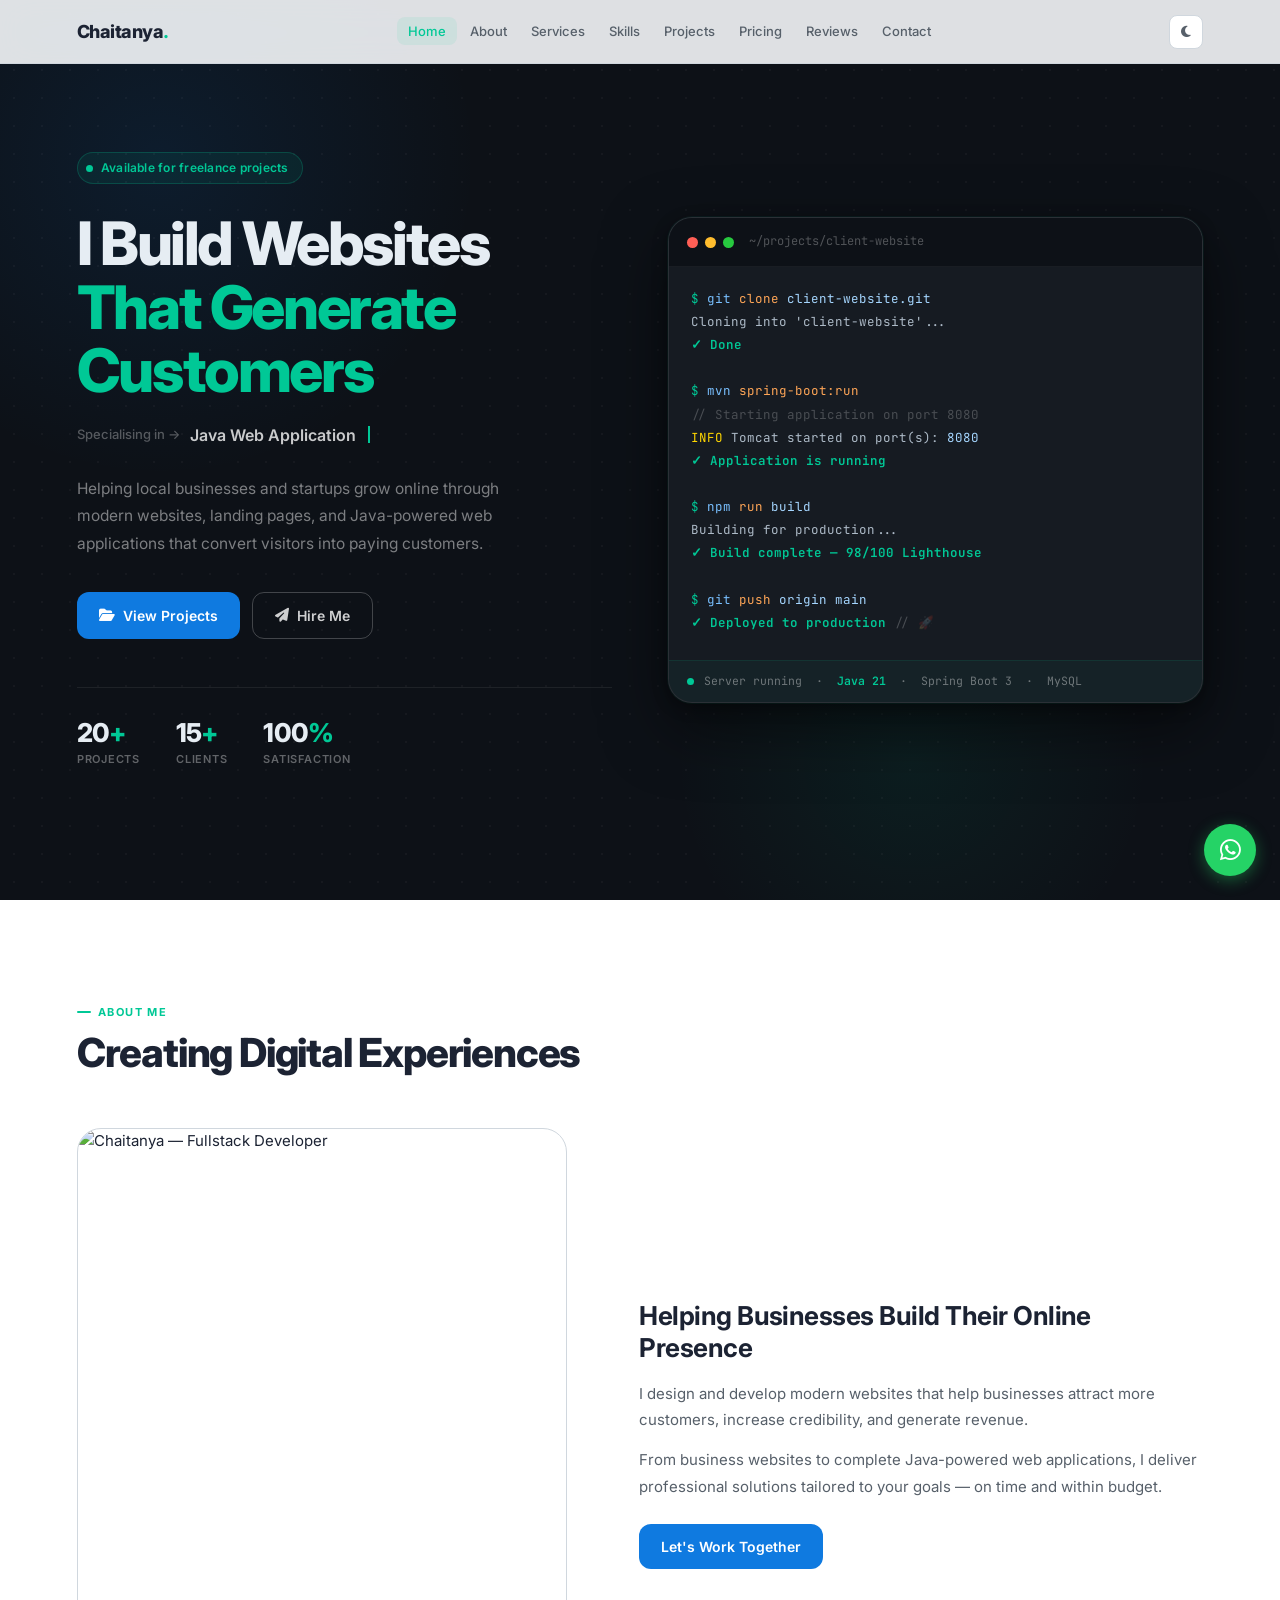
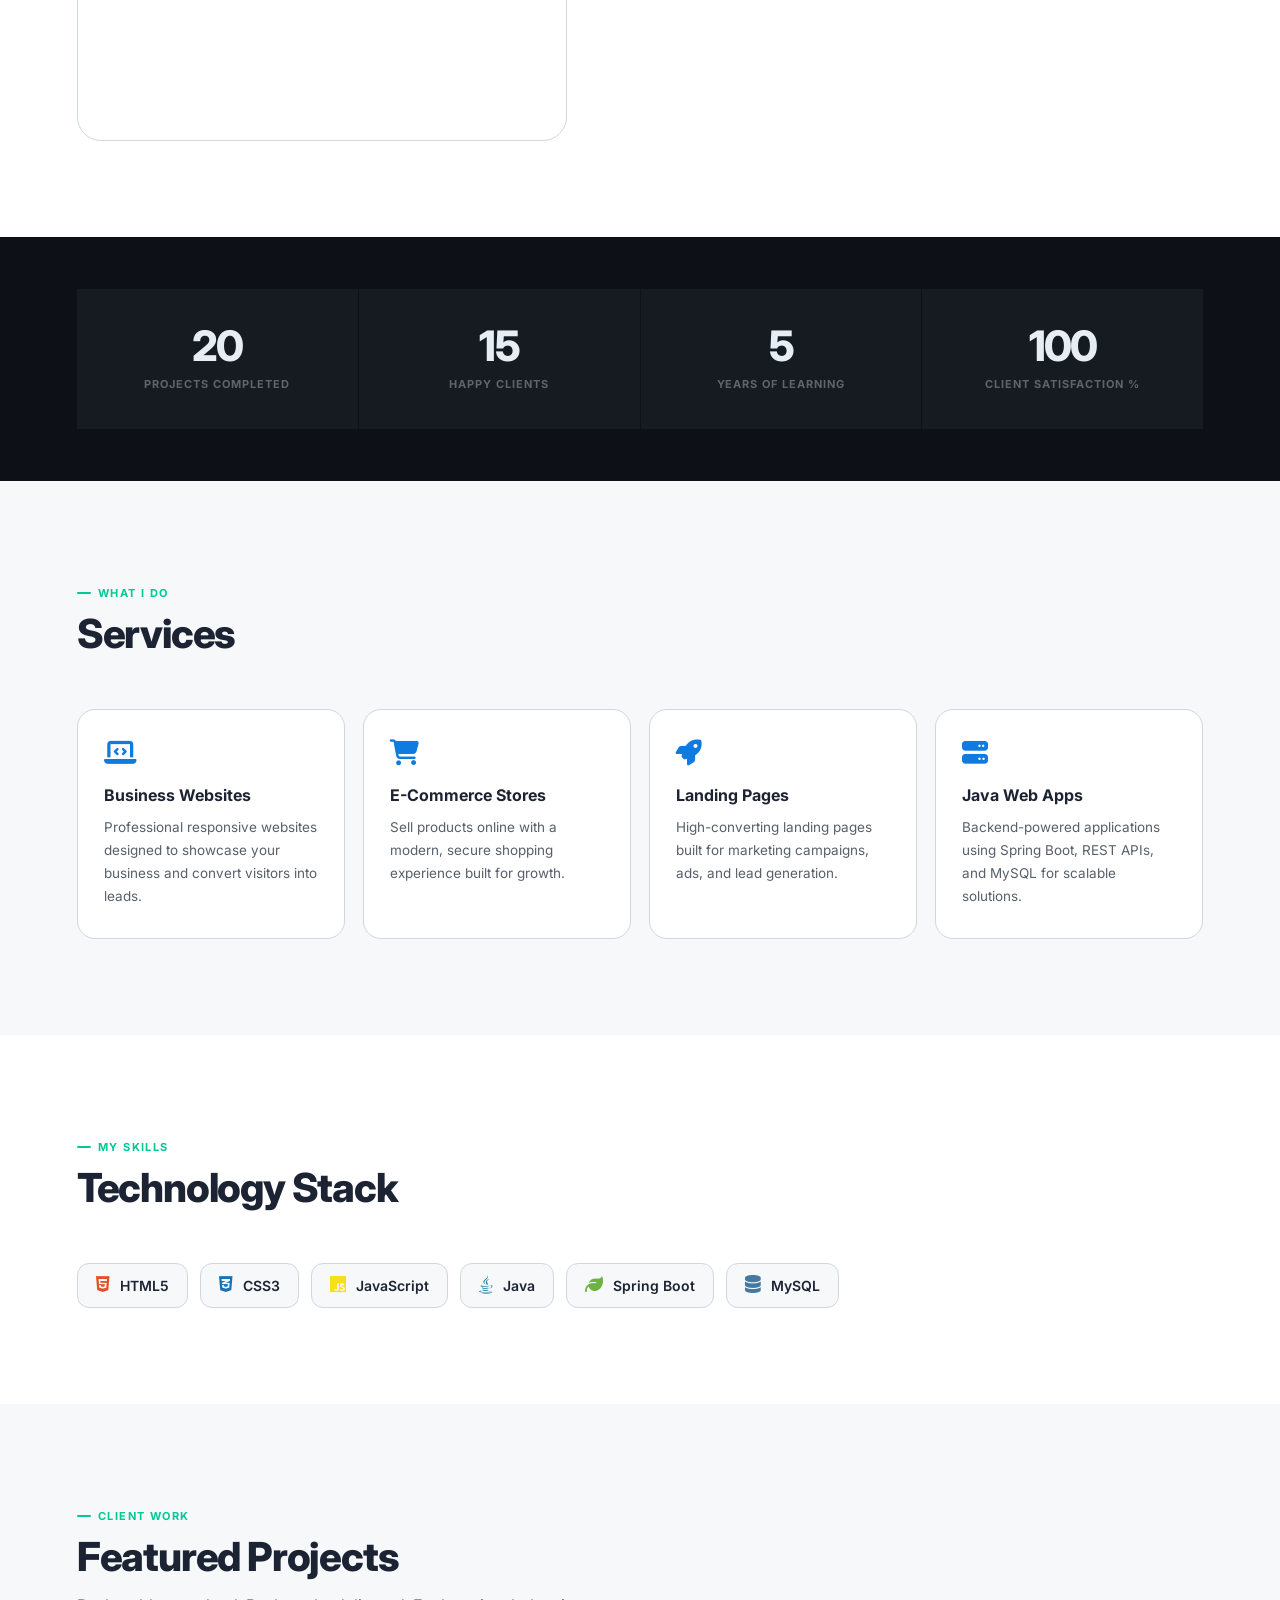
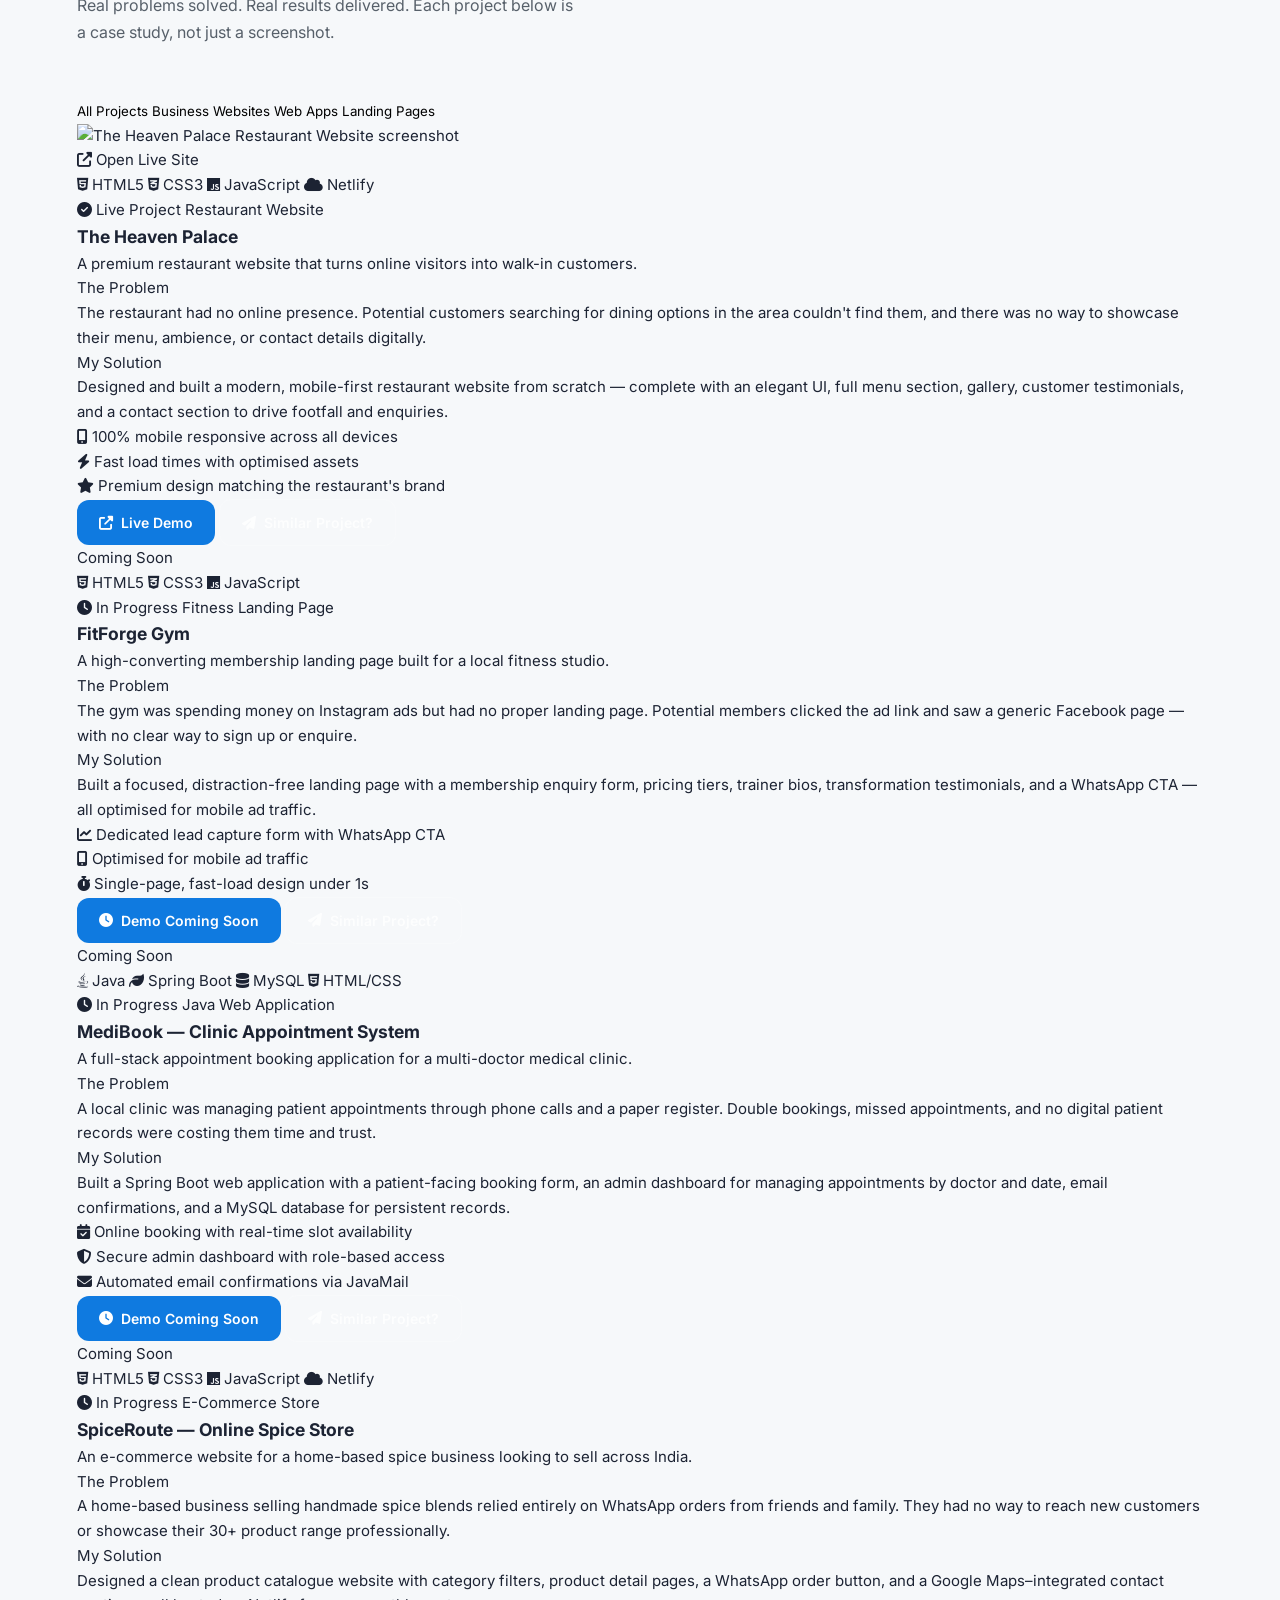
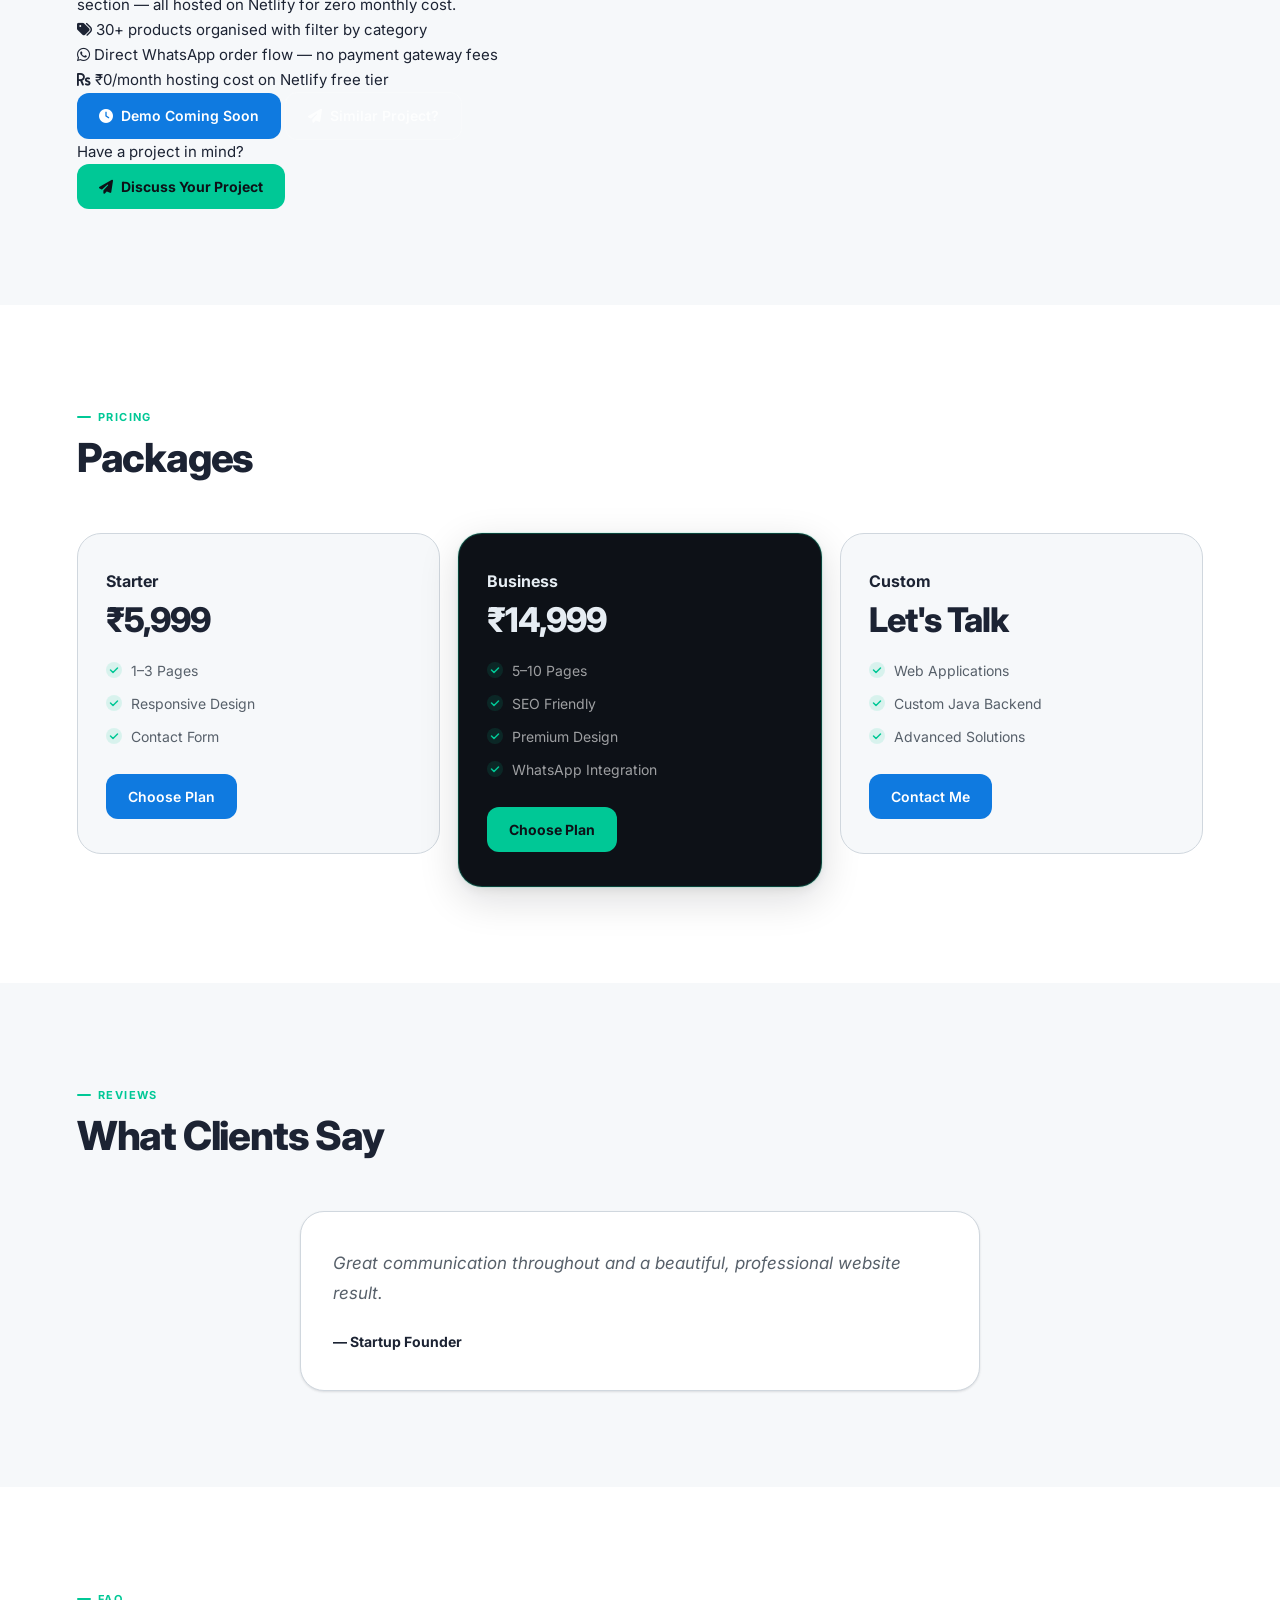
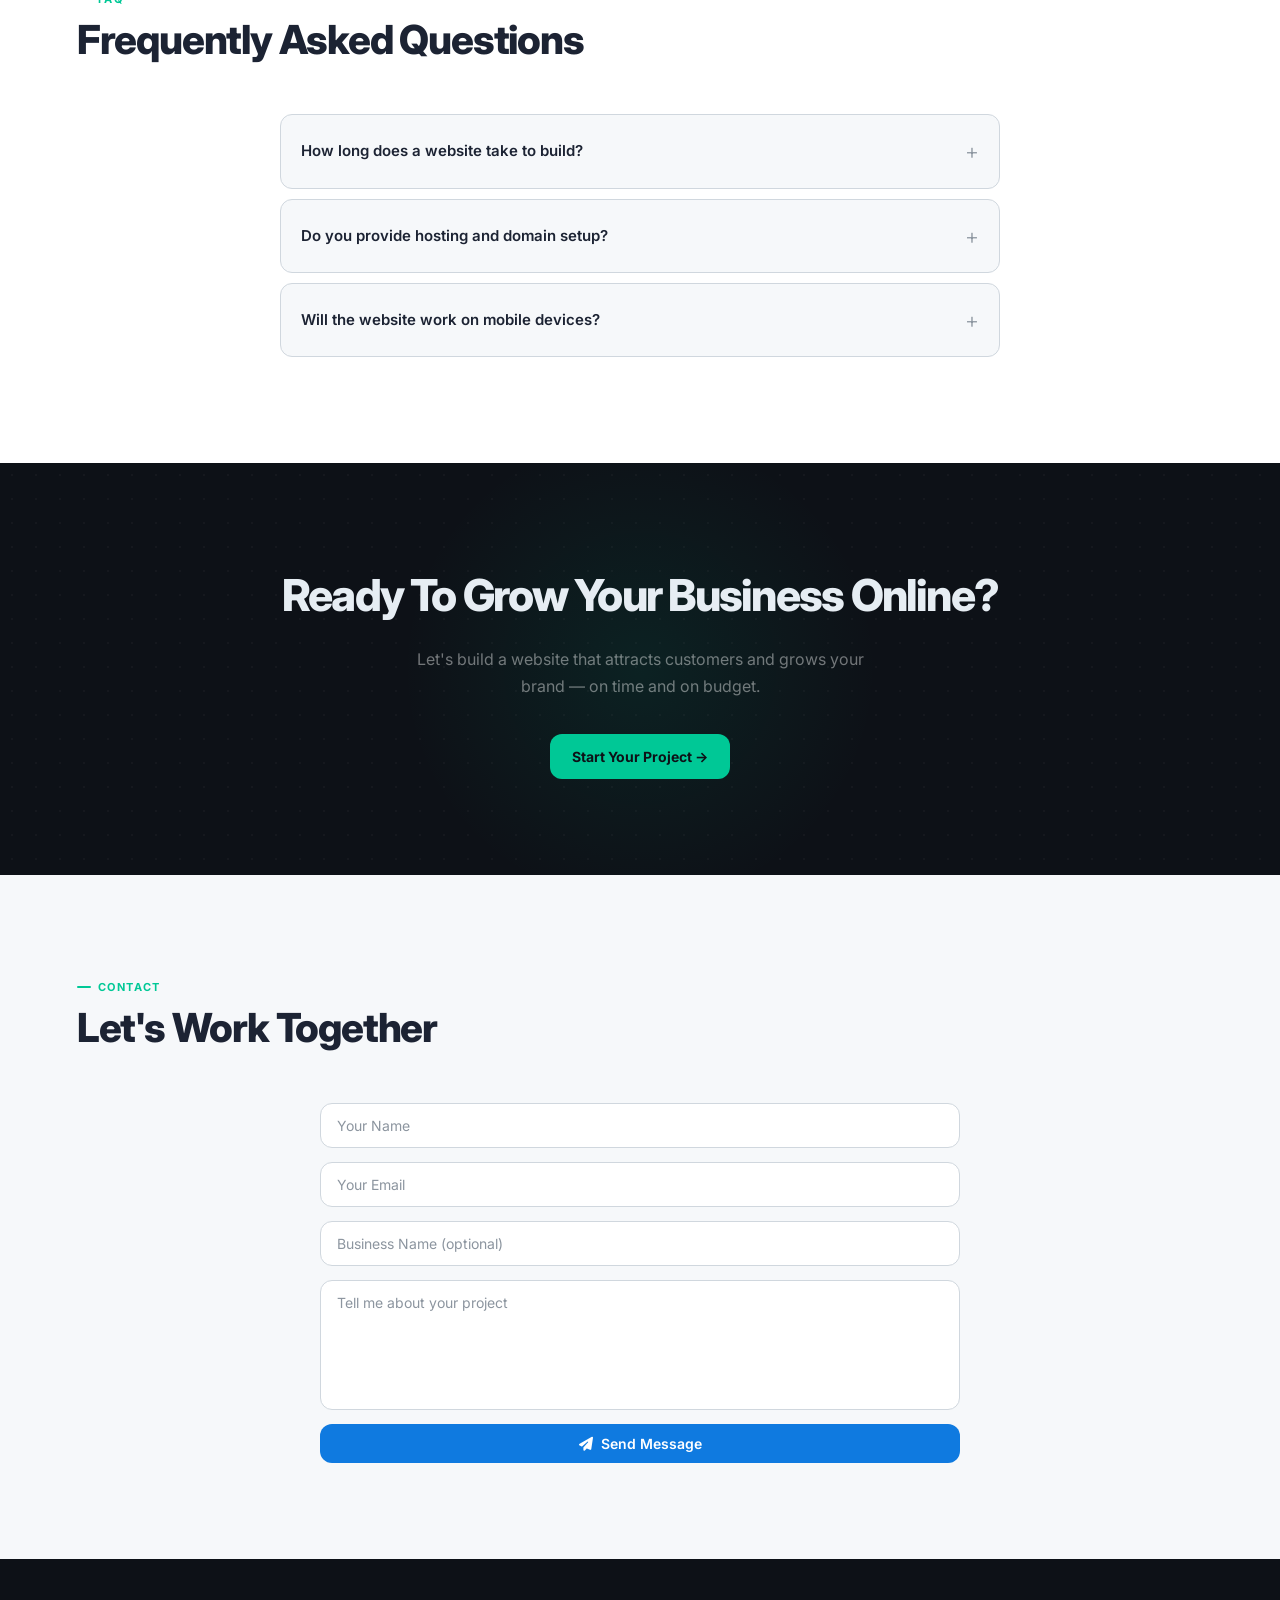
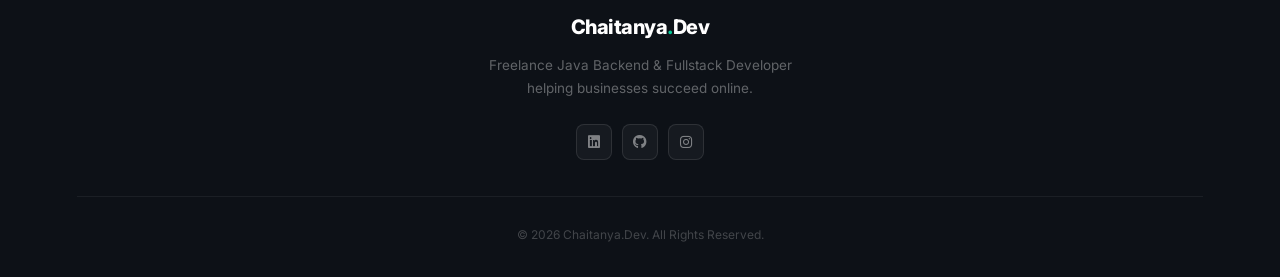
==== commit 4ea091a0: "Changes in Website" ====
--- a/index.html
+++ b/index.html
@@ -299,36 +299,351 @@
     <section id="portfolio">
 
         <div class="section-header">
-            <div class="section-tag">Portfolio</div>
+            <div class="section-tag">Client Work</div>
             <h2>Featured Projects</h2>
-        </div>
-
-        <div class="portfolio-grid">
-
-            <div class="project">
-                <img src="https://picsum.photos/600/400?1" alt="Restaurant Website Project">
-                <div class="overlay">
-                    <h3>Restaurant Website</h3>
-                    <p>Modern food business website with online menu.</p>
-                </div>
-            </div>
-
-            <div class="project">
-                <img src="https://picsum.photos/600/400?2" alt="Gym Landing Page Project">
-                <div class="overlay">
-                    <h3>Gym Landing Page</h3>
-                    <p>Lead generation website with membership form.</p>
-                </div>
-            </div>
-
-            <div class="project">
-                <img src="https://picsum.photos/600/400?3" alt="Medical Clinic Project">
-                <div class="overlay">
-                    <h3>Medical Clinic</h3>
-                    <p>Appointment booking website with Spring Boot backend.</p>
-                </div>
-            </div>
-
+            <p class="section-sub">Real problems solved. Real results delivered. Each project below is a case study, not just a screenshot.</p>
+        </div>
+
+        <!-- ── PROJECT FILTER TABS ───────────────────────────── -->
+        <div class="pf-tabs" role="tablist">
+            <button class="pf-tab active" data-filter="all">All Projects</button>
+            <button class="pf-tab" data-filter="website">Business Websites</button>
+            <button class="pf-tab" data-filter="webapp">Web Apps</button>
+            <button class="pf-tab" data-filter="landing">Landing Pages</button>
+        </div>
+
+        <!-- ── CASE STUDY LIST ──────────────────────────────── -->
+        <div class="cs-list">
+
+            <!-- ── 1. THE HEAVEN PALACE (REAL) ──────────────── -->
+            <article class="cs-card cs-featured" data-category="website">
+
+                <div class="cs-image-col">
+                    <div class="cs-thumb">
+                        <!-- Live screenshot via microlink.io embed -->
+                        <img
+                            src="https://api.microlink.io/?url=https%3A%2F%2Ftheheavenpalace.netlify.app%2F&screenshot=true&meta=false&embed=screenshot.url"
+                            alt="The Heaven Palace Restaurant Website screenshot"
+                            loading="lazy"
+                            onerror="this.src='https://images.unsplash.com/photo-1517248135467-4c7edcad34c4?w=800&q=80';this.onerror=null">
+                        <div class="cs-thumb-overlay">
+                            <a href="https://theheavenpalace.netlify.app/" target="_blank" rel="noopener" class="cs-preview-btn">
+                                <i class="fas fa-external-link-alt"></i> Open Live Site
+                            </a>
+                        </div>
+                    </div>
+
+                    <!-- Tech stack chips under image -->
+                    <div class="cs-stack">
+                        <span class="stack-chip"><i class="fab fa-html5"></i> HTML5</span>
+                        <span class="stack-chip"><i class="fab fa-css3-alt"></i> CSS3</span>
+                        <span class="stack-chip"><i class="fab fa-js"></i> JavaScript</span>
+                        <span class="stack-chip"><i class="fas fa-cloud"></i> Netlify</span>
+                    </div>
+                </div>
+
+                <div class="cs-detail-col">
+
+                    <div class="cs-meta-row">
+                        <span class="cs-type-badge cs-real">
+                            <i class="fas fa-circle-check"></i> Live Project
+                        </span>
+                        <span class="cs-type-label">Restaurant Website</span>
+                    </div>
+
+                    <h3 class="cs-title">The Heaven Palace</h3>
+                    <p class="cs-tagline">A premium restaurant website that turns online visitors into walk-in customers.</p>
+
+                    <div class="cs-block">
+                        <div class="cs-block-label">The Problem</div>
+                        <p>The restaurant had no online presence. Potential customers searching for dining options in the area couldn't find them, and there was no way to showcase their menu, ambience, or contact details digitally.</p>
+                    </div>
+
+                    <div class="cs-block">
+                        <div class="cs-block-label">My Solution</div>
+                        <p>Designed and built a modern, mobile-first restaurant website from scratch — complete with an elegant UI, full menu section, gallery, customer testimonials, and a contact section to drive footfall and enquiries.</p>
+                    </div>
+
+                    <div class="cs-outcomes">
+                        <div class="cs-outcome">
+                            <span class="co-icon"><i class="fas fa-mobile-alt"></i></span>
+                            <span class="co-text">100% mobile responsive across all devices</span>
+                        </div>
+                        <div class="cs-outcome">
+                            <span class="co-icon"><i class="fas fa-bolt"></i></span>
+                            <span class="co-text">Fast load times with optimised assets</span>
+                        </div>
+                        <div class="cs-outcome">
+                            <span class="co-icon"><i class="fas fa-star"></i></span>
+                            <span class="co-text">Premium design matching the restaurant's brand</span>
+                        </div>
+                    </div>
+
+                    <div class="cs-cta-row">
+                        <a href="https://theheavenpalace.netlify.app/" target="_blank" rel="noopener" class="btn primary">
+                            <i class="fas fa-external-link-alt"></i> Live Demo
+                        </a>
+                        <a href="#contact" class="btn secondary cs-inquire">
+                            <i class="fas fa-paper-plane"></i> Similar Project?
+                        </a>
+                    </div>
+
+                </div>
+
+            </article>
+
+            <!-- ── 2. GYM / FITNESS (PLACEHOLDER) ───────────── -->
+            <article class="cs-card" data-category="landing">
+
+                <div class="cs-image-col">
+                    <div class="cs-thumb cs-placeholder-thumb" style="--ph-color-a:#1a2744;--ph-color-b:#0F7AE0">
+                        <div class="cs-ph-mockup">
+                            <div class="ph-browser">
+                                <div class="ph-bar"><span></span><span></span><span></span></div>
+                                <div class="ph-hero-band"></div>
+                                <div class="ph-body">
+                                    <div class="ph-line long"></div>
+                                    <div class="ph-line medium"></div>
+                                    <div class="ph-btn-row"><div class="ph-btn-block"></div><div class="ph-btn-ghost"></div></div>
+                                    <div class="ph-cards">
+                                        <div class="ph-mini-card"></div>
+                                        <div class="ph-mini-card"></div>
+                                        <div class="ph-mini-card"></div>
+                                    </div>
+                                </div>
+                            </div>
+                        </div>
+                        <div class="cs-ph-label">Coming Soon</div>
+                    </div>
+
+                    <div class="cs-stack">
+                        <span class="stack-chip"><i class="fab fa-html5"></i> HTML5</span>
+                        <span class="stack-chip"><i class="fab fa-css3-alt"></i> CSS3</span>
+                        <span class="stack-chip"><i class="fab fa-js"></i> JavaScript</span>
+                    </div>
+                </div>
+
+                <div class="cs-detail-col">
+
+                    <div class="cs-meta-row">
+                        <span class="cs-type-badge cs-wip">
+                            <i class="fas fa-clock"></i> In Progress
+                        </span>
+                        <span class="cs-type-label">Fitness Landing Page</span>
+                    </div>
+
+                    <h3 class="cs-title">FitForge Gym</h3>
+                    <p class="cs-tagline">A high-converting membership landing page built for a local fitness studio.</p>
+
+                    <div class="cs-block">
+                        <div class="cs-block-label">The Problem</div>
+                        <p>The gym was spending money on Instagram ads but had no proper landing page. Potential members clicked the ad link and saw a generic Facebook page — with no clear way to sign up or enquire.</p>
+                    </div>
+
+                    <div class="cs-block">
+                        <div class="cs-block-label">My Solution</div>
+                        <p>Built a focused, distraction-free landing page with a membership enquiry form, pricing tiers, trainer bios, transformation testimonials, and a WhatsApp CTA — all optimised for mobile ad traffic.</p>
+                    </div>
+
+                    <div class="cs-outcomes">
+                        <div class="cs-outcome">
+                            <span class="co-icon"><i class="fas fa-chart-line"></i></span>
+                            <span class="co-text">Dedicated lead capture form with WhatsApp CTA</span>
+                        </div>
+                        <div class="cs-outcome">
+                            <span class="co-icon"><i class="fas fa-mobile-alt"></i></span>
+                            <span class="co-text">Optimised for mobile ad traffic</span>
+                        </div>
+                        <div class="cs-outcome">
+                            <span class="co-icon"><i class="fas fa-stopwatch"></i></span>
+                            <span class="co-text">Single-page, fast-load design under 1s</span>
+                        </div>
+                    </div>
+
+                    <div class="cs-cta-row">
+                        <span class="btn primary btn-disabled">
+                            <i class="fas fa-clock"></i> Demo Coming Soon
+                        </span>
+                        <a href="#contact" class="btn secondary cs-inquire">
+                            <i class="fas fa-paper-plane"></i> Similar Project?
+                        </a>
+                    </div>
+
+                </div>
+
+            </article>
+
+            <!-- ── 3. JAVA BOOKING APP (PLACEHOLDER) ─────────── -->
+            <article class="cs-card" data-category="webapp">
+
+                <div class="cs-image-col">
+                    <div class="cs-thumb cs-placeholder-thumb" style="--ph-color-a:#0a1a10;--ph-color-b:#00C896">
+                        <div class="cs-ph-mockup">
+                            <div class="ph-browser">
+                                <div class="ph-bar"><span></span><span></span><span></span></div>
+                                <div class="ph-hero-band" style="background:rgba(0,200,150,.15)"></div>
+                                <div class="ph-body">
+                                    <div class="ph-line long"></div>
+                                    <div class="ph-line short"></div>
+                                    <div class="ph-table">
+                                        <div class="ph-table-row header"></div>
+                                        <div class="ph-table-row"></div>
+                                        <div class="ph-table-row"></div>
+                                        <div class="ph-table-row"></div>
+                                    </div>
+                                </div>
+                            </div>
+                        </div>
+                        <div class="cs-ph-label">Coming Soon</div>
+                    </div>
+
+                    <div class="cs-stack">
+                        <span class="stack-chip"><i class="fab fa-java"></i> Java</span>
+                        <span class="stack-chip"><i class="fas fa-leaf"></i> Spring Boot</span>
+                        <span class="stack-chip"><i class="fas fa-database"></i> MySQL</span>
+                        <span class="stack-chip"><i class="fab fa-html5"></i> HTML/CSS</span>
+                    </div>
+                </div>
+
+                <div class="cs-detail-col">
+
+                    <div class="cs-meta-row">
+                        <span class="cs-type-badge cs-wip">
+                            <i class="fas fa-clock"></i> In Progress
+                        </span>
+                        <span class="cs-type-label">Java Web Application</span>
+                    </div>
+
+                    <h3 class="cs-title">MediBook — Clinic Appointment System</h3>
+                    <p class="cs-tagline">A full-stack appointment booking application for a multi-doctor medical clinic.</p>
+
+                    <div class="cs-block">
+                        <div class="cs-block-label">The Problem</div>
+                        <p>A local clinic was managing patient appointments through phone calls and a paper register. Double bookings, missed appointments, and no digital patient records were costing them time and trust.</p>
+                    </div>
+
+                    <div class="cs-block">
+                        <div class="cs-block-label">My Solution</div>
+                        <p>Built a Spring Boot web application with a patient-facing booking form, an admin dashboard for managing appointments by doctor and date, email confirmations, and a MySQL database for persistent records.</p>
+                    </div>
+
+                    <div class="cs-outcomes">
+                        <div class="cs-outcome">
+                            <span class="co-icon"><i class="fas fa-calendar-check"></i></span>
+                            <span class="co-text">Online booking with real-time slot availability</span>
+                        </div>
+                        <div class="cs-outcome">
+                            <span class="co-icon"><i class="fas fa-shield-alt"></i></span>
+                            <span class="co-text">Secure admin dashboard with role-based access</span>
+                        </div>
+                        <div class="cs-outcome">
+                            <span class="co-icon"><i class="fas fa-envelope"></i></span>
+                            <span class="co-text">Automated email confirmations via JavaMail</span>
+                        </div>
+                    </div>
+
+                    <div class="cs-cta-row">
+                        <span class="btn primary btn-disabled">
+                            <i class="fas fa-clock"></i> Demo Coming Soon
+                        </span>
+                        <a href="#contact" class="btn secondary cs-inquire">
+                            <i class="fas fa-paper-plane"></i> Similar Project?
+                        </a>
+                    </div>
+
+                </div>
+
+            </article>
+
+            <!-- ── 4. LOCAL BUSINESS (PLACEHOLDER) ───────────── -->
+            <article class="cs-card" data-category="website">
+
+                <div class="cs-image-col">
+                    <div class="cs-thumb cs-placeholder-thumb" style="--ph-color-a:#1c1008;--ph-color-b:#FF6B35">
+                        <div class="cs-ph-mockup">
+                            <div class="ph-browser">
+                                <div class="ph-bar"><span></span><span></span><span></span></div>
+                                <div class="ph-hero-band" style="background:rgba(255,107,53,.15)"></div>
+                                <div class="ph-body">
+                                    <div class="ph-line long"></div>
+                                    <div class="ph-line medium"></div>
+                                    <div class="ph-btn-row"><div class="ph-btn-block" style="background:rgba(255,107,53,.5)"></div></div>
+                                    <div class="ph-cards">
+                                        <div class="ph-mini-card"></div>
+                                        <div class="ph-mini-card"></div>
+                                    </div>
+                                </div>
+                            </div>
+                        </div>
+                        <div class="cs-ph-label">Coming Soon</div>
+                    </div>
+
+                    <div class="cs-stack">
+                        <span class="stack-chip"><i class="fab fa-html5"></i> HTML5</span>
+                        <span class="stack-chip"><i class="fab fa-css3-alt"></i> CSS3</span>
+                        <span class="stack-chip"><i class="fab fa-js"></i> JavaScript</span>
+                        <span class="stack-chip"><i class="fas fa-cloud"></i> Netlify</span>
+                    </div>
+                </div>
+
+                <div class="cs-detail-col">
+
+                    <div class="cs-meta-row">
+                        <span class="cs-type-badge cs-wip">
+                            <i class="fas fa-clock"></i> In Progress
+                        </span>
+                        <span class="cs-type-label">E-Commerce Store</span>
+                    </div>
+
+                    <h3 class="cs-title">SpiceRoute — Online Spice Store</h3>
+                    <p class="cs-tagline">An e-commerce website for a home-based spice business looking to sell across India.</p>
+
+                    <div class="cs-block">
+                        <div class="cs-block-label">The Problem</div>
+                        <p>A home-based business selling handmade spice blends relied entirely on WhatsApp orders from friends and family. They had no way to reach new customers or showcase their 30+ product range professionally.</p>
+                    </div>
+
+                    <div class="cs-block">
+                        <div class="cs-block-label">My Solution</div>
+                        <p>Designed a clean product catalogue website with category filters, product detail pages, a WhatsApp order button, and a Google Maps–integrated contact section — all hosted on Netlify for zero monthly cost.</p>
+                    </div>
+
+                    <div class="cs-outcomes">
+                        <div class="cs-outcome">
+                            <span class="co-icon"><i class="fas fa-tags"></i></span>
+                            <span class="co-text">30+ products organised with filter by category</span>
+                        </div>
+                        <div class="cs-outcome">
+                            <span class="co-icon"><i class="fab fa-whatsapp"></i></span>
+                            <span class="co-text">Direct WhatsApp order flow — no payment gateway fees</span>
+                        </div>
+                        <div class="cs-outcome">
+                            <span class="co-icon"><i class="fas fa-rupee-sign"></i></span>
+                            <span class="co-text">₹0/month hosting cost on Netlify free tier</span>
+                        </div>
+                    </div>
+
+                    <div class="cs-cta-row">
+                        <span class="btn primary btn-disabled">
+                            <i class="fas fa-clock"></i> Demo Coming Soon
+                        </span>
+                        <a href="#contact" class="btn secondary cs-inquire">
+                            <i class="fas fa-paper-plane"></i> Similar Project?
+                        </a>
+                    </div>
+
+                </div>
+
+            </article>
+
+        </div>
+
+        <!-- Bottom CTA -->
+        <div class="portfolio-footer">
+            <p>Have a project in mind?</p>
+            <a href="#contact" class="btn accent">
+                <i class="fas fa-paper-plane"></i> Discuss Your Project
+            </a>
         </div>
 
     </section>
@@ -491,8 +806,8 @@
             <p>Freelance Java Backend &amp; Fullstack Developer helping businesses succeed online.</p>
 
             <div class="socials">
-                <a href="https://www.linkedin.com/in/chaitanyakhowal/" aria-label="LinkedIn"><i class="fab fa-linkedin"></i></a>
-                <a href="https://github.com/ChaitanyaKhowal" aria-label="GitHub"><i class="fab fa-github"></i></a>
+                <a href="#" aria-label="LinkedIn"><i class="fab fa-linkedin"></i></a>
+                <a href="#" aria-label="GitHub"><i class="fab fa-github"></i></a>
                 <a href="#" aria-label="Instagram"><i class="fab fa-instagram"></i></a>
             </div>
 
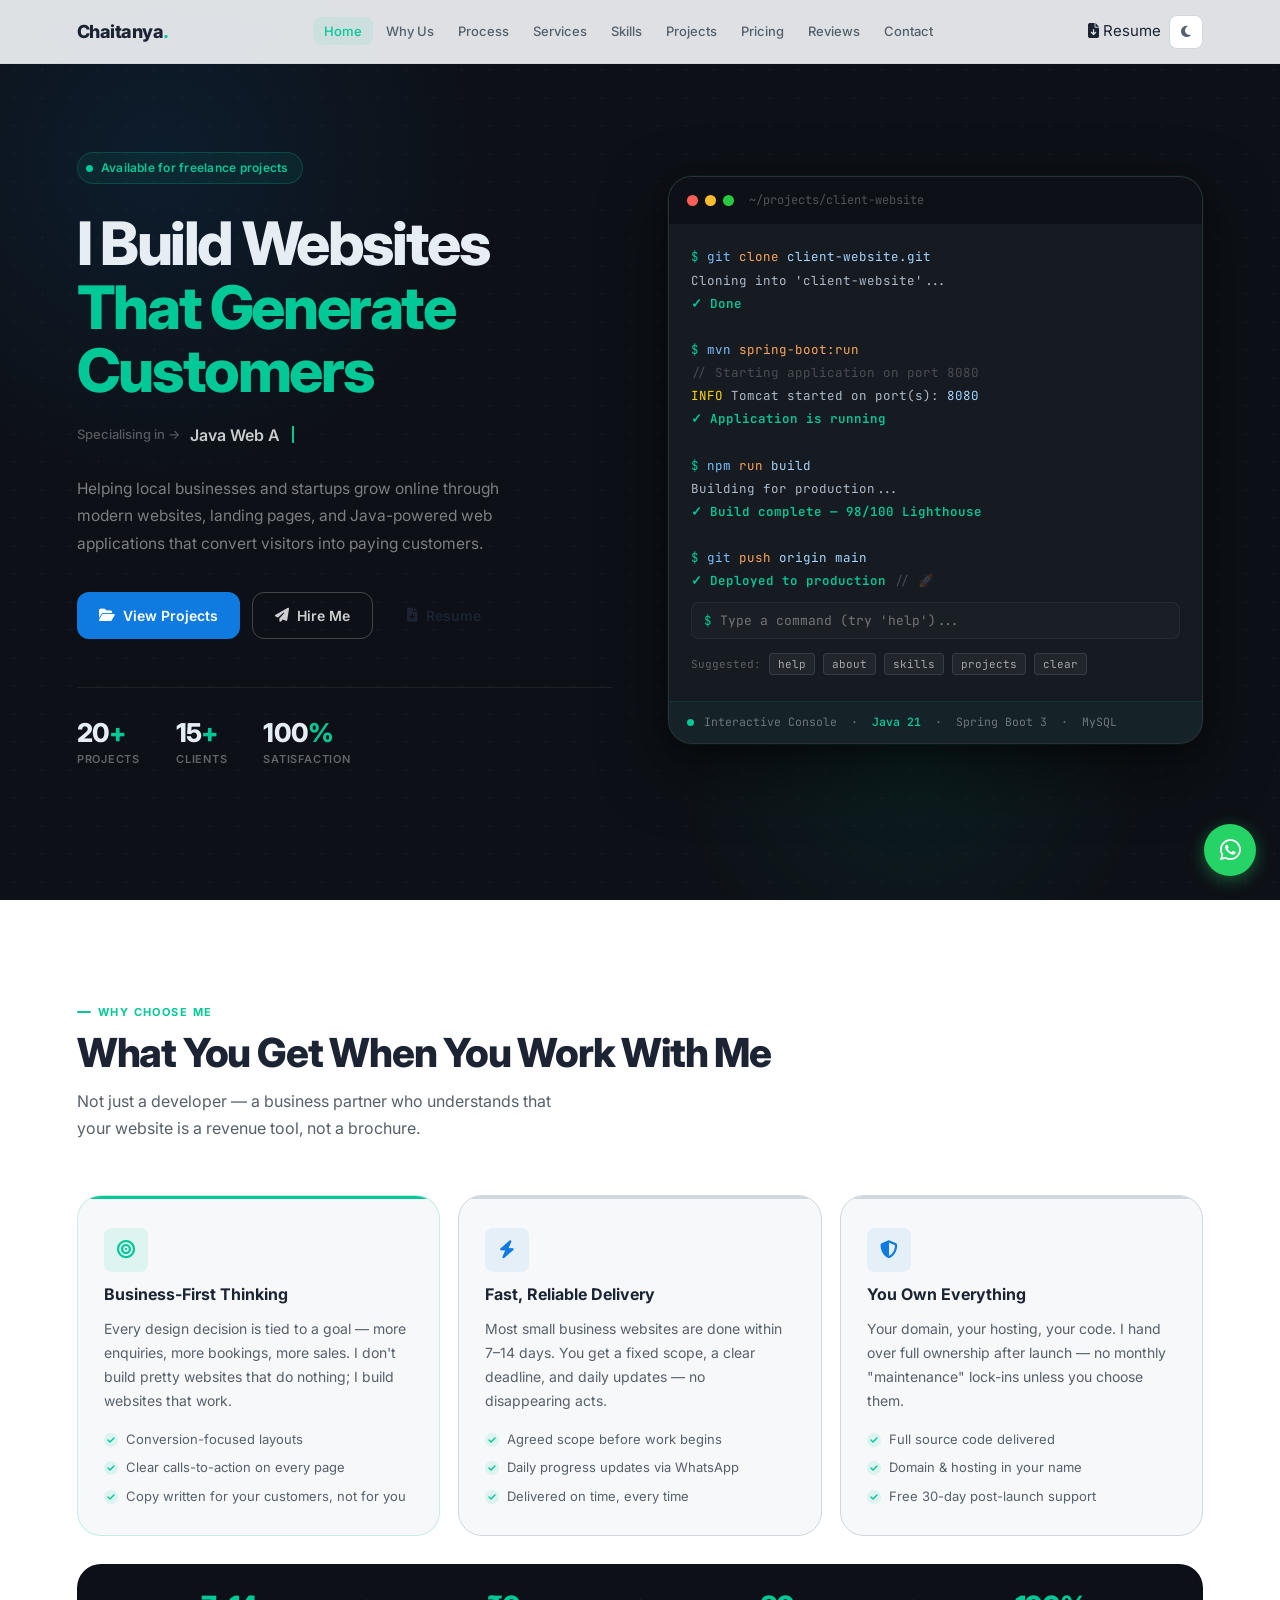
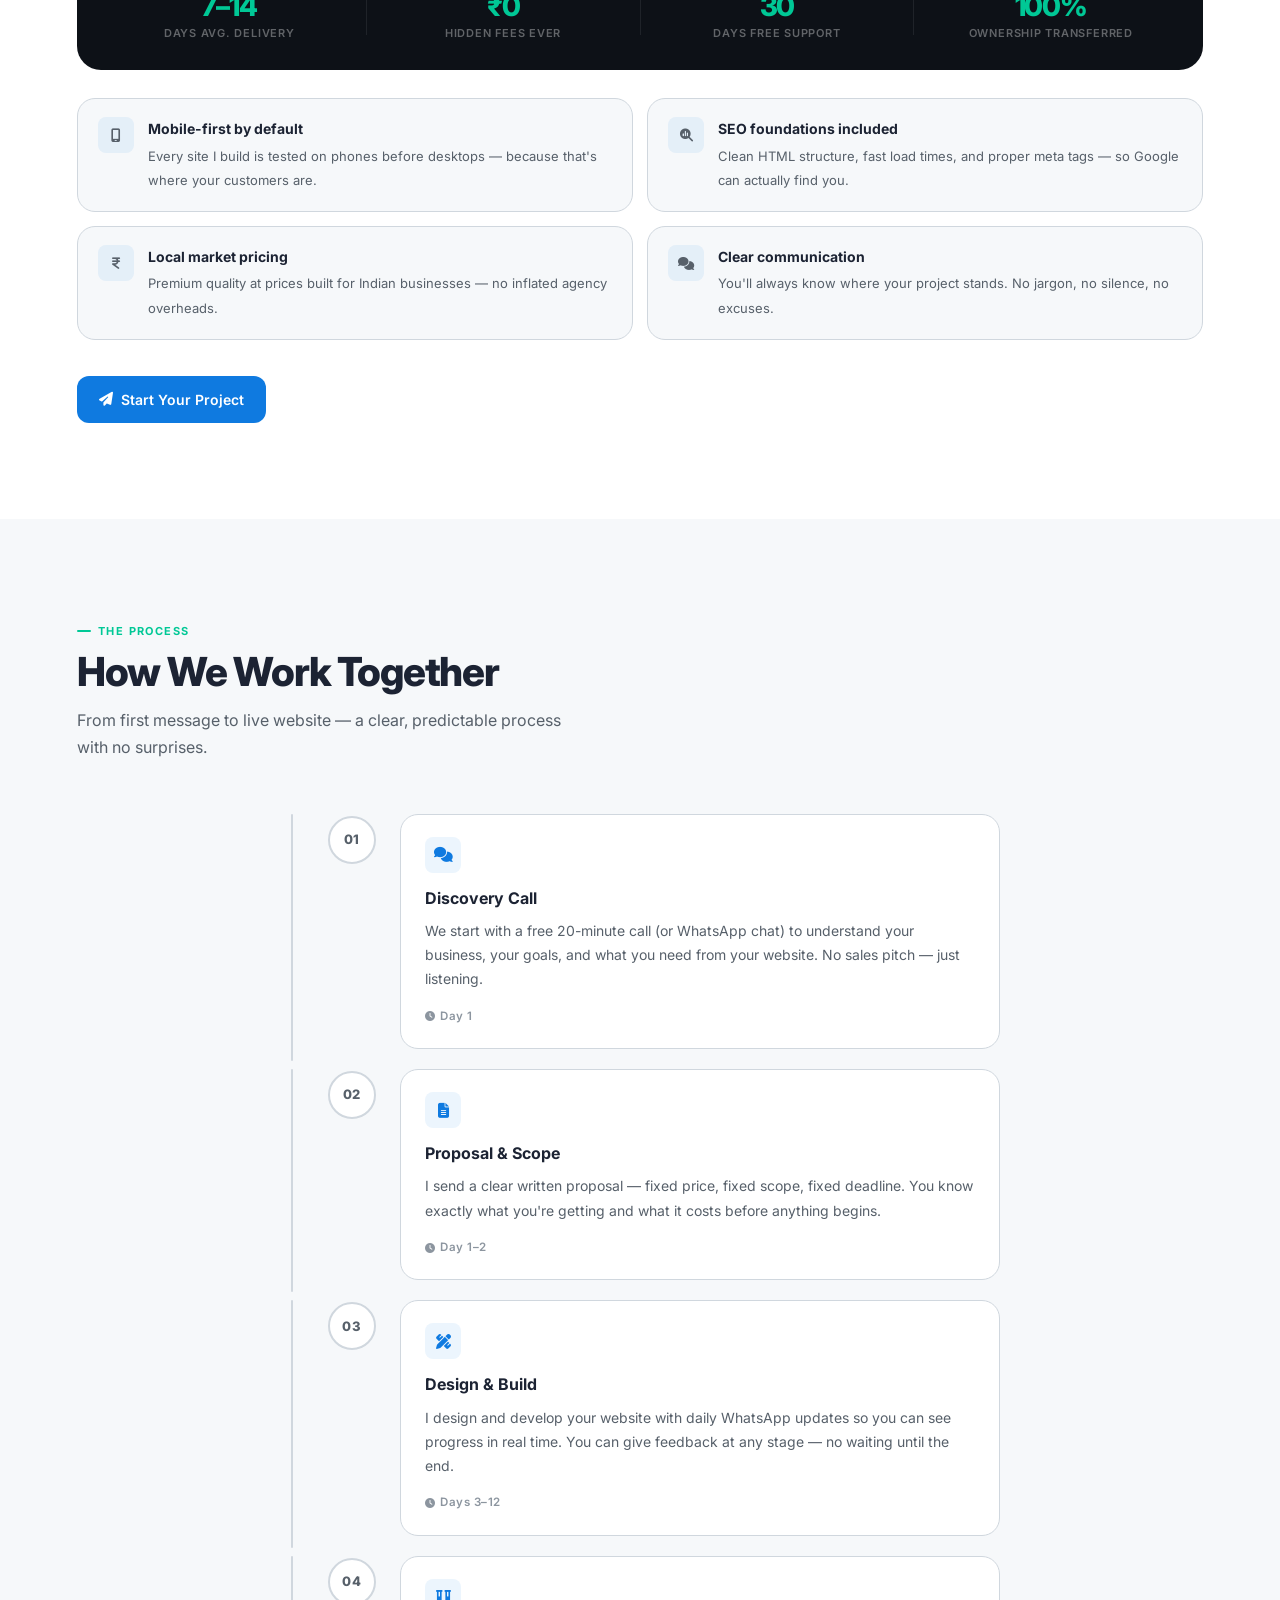
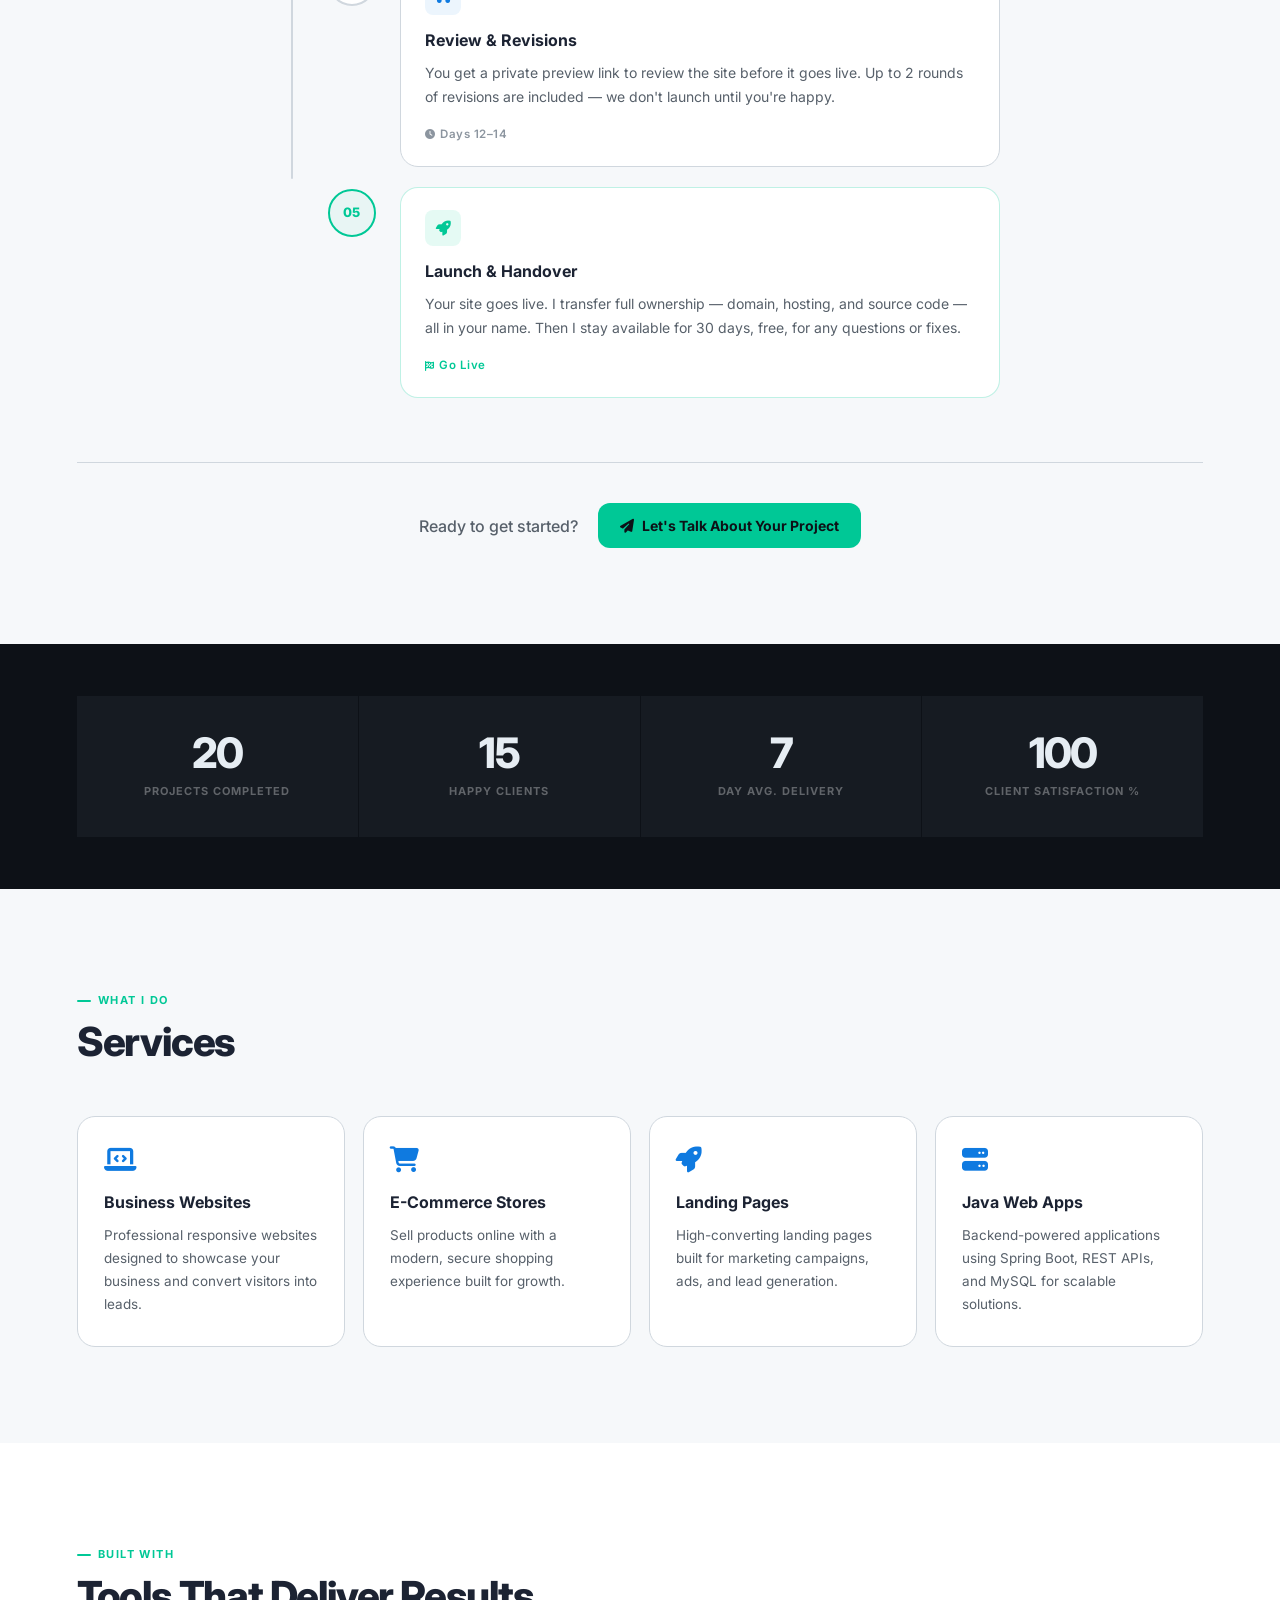
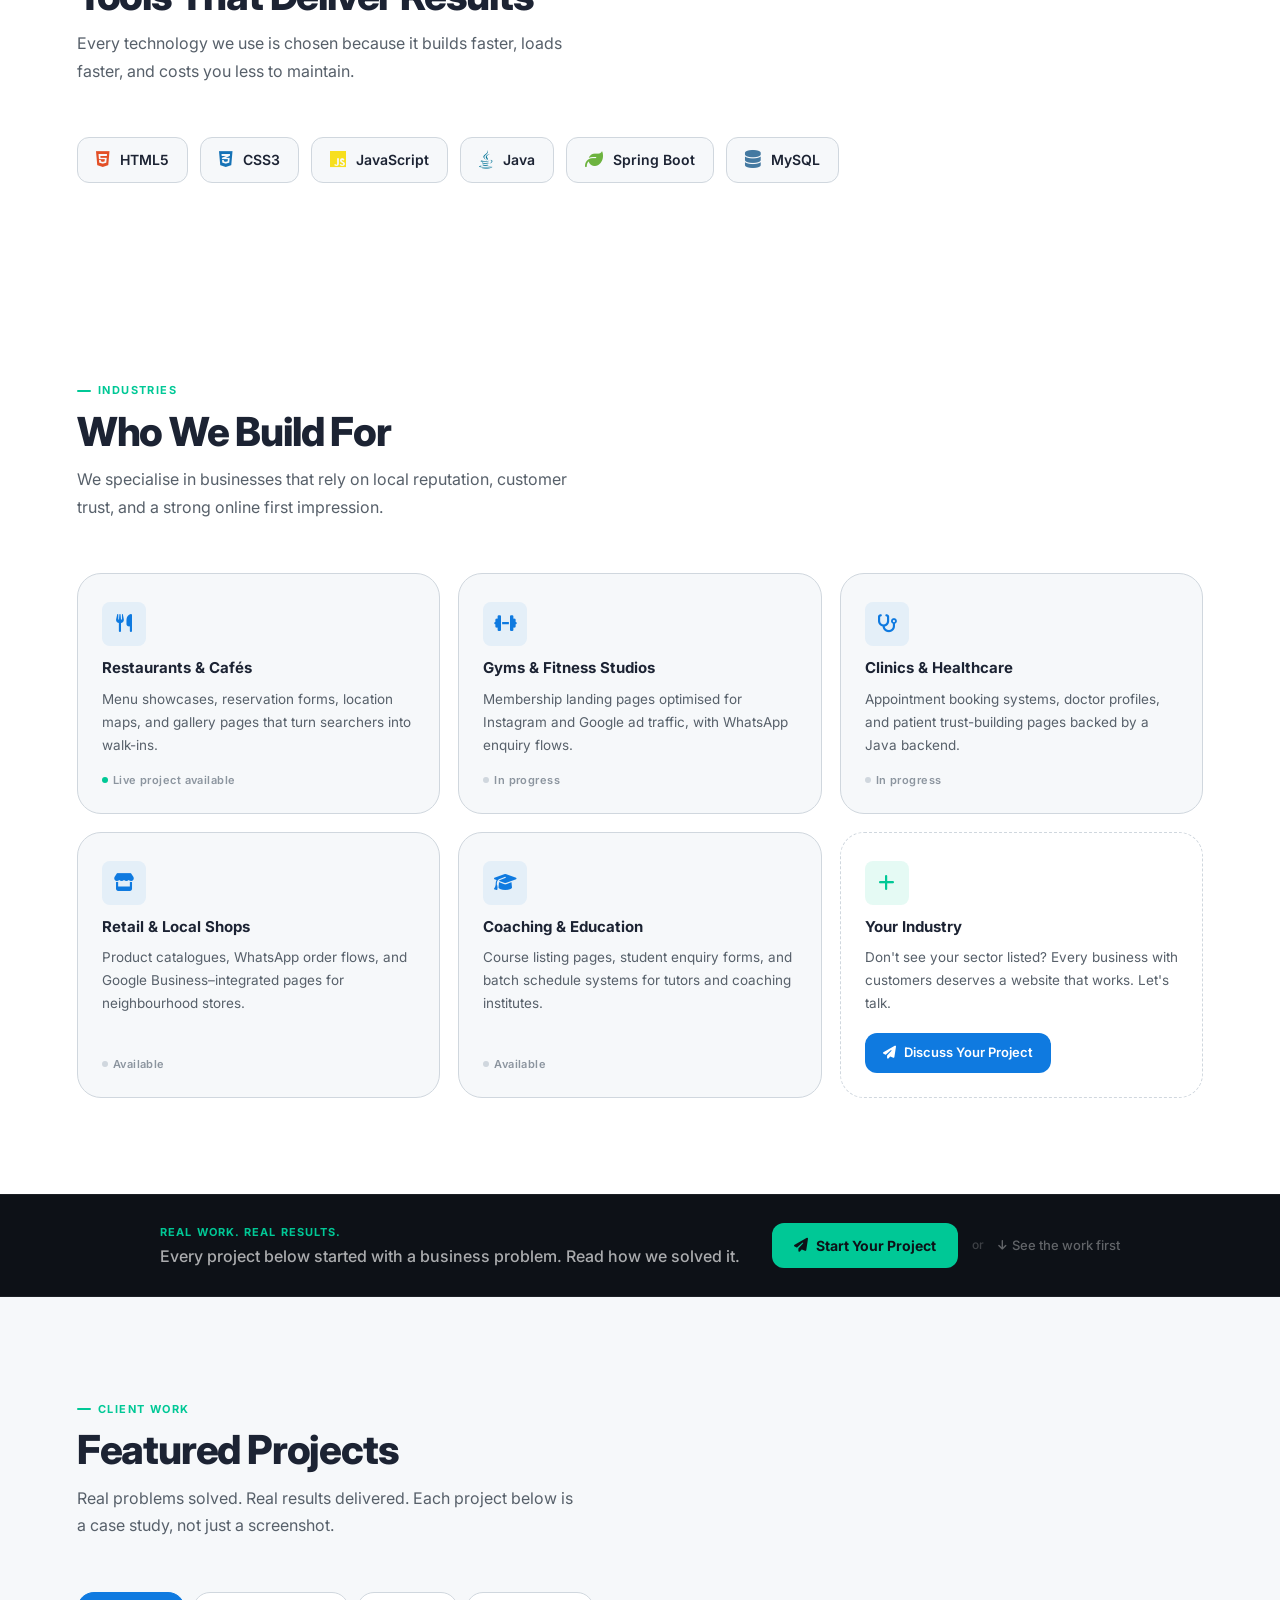
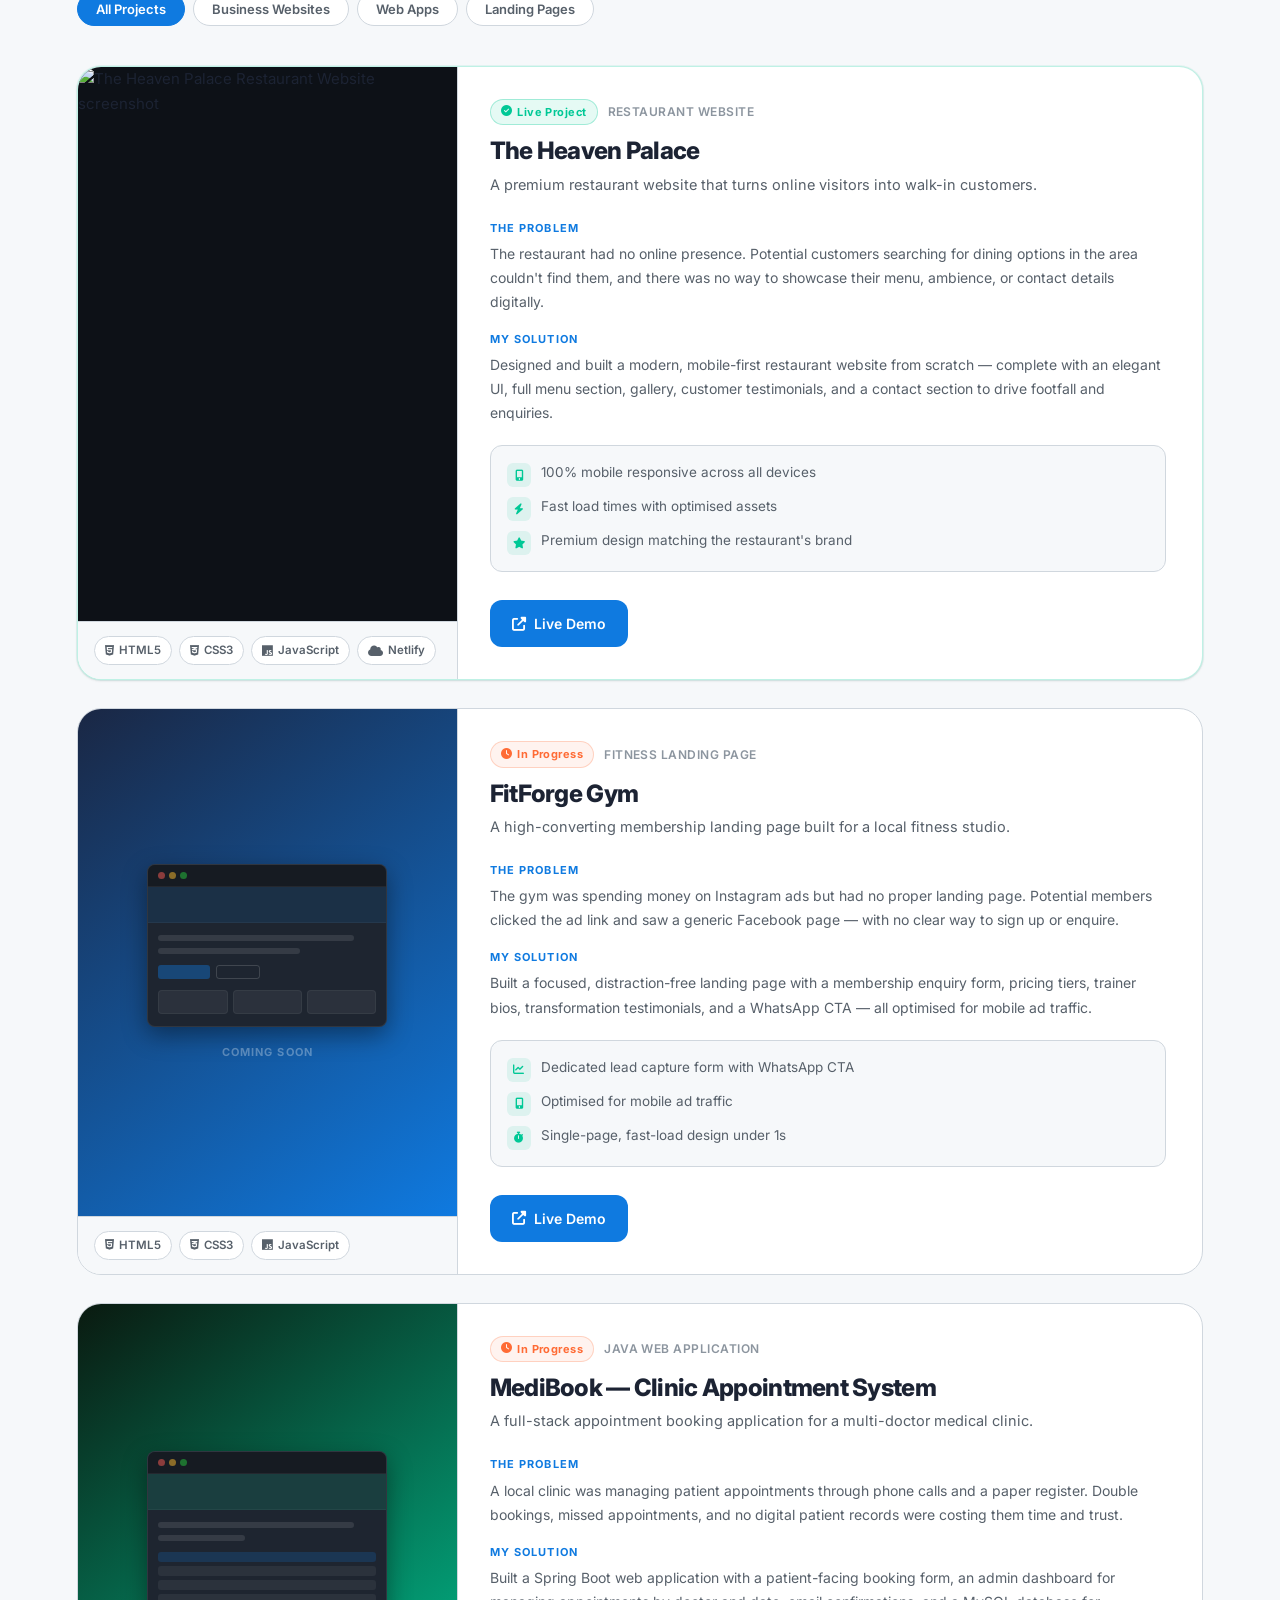
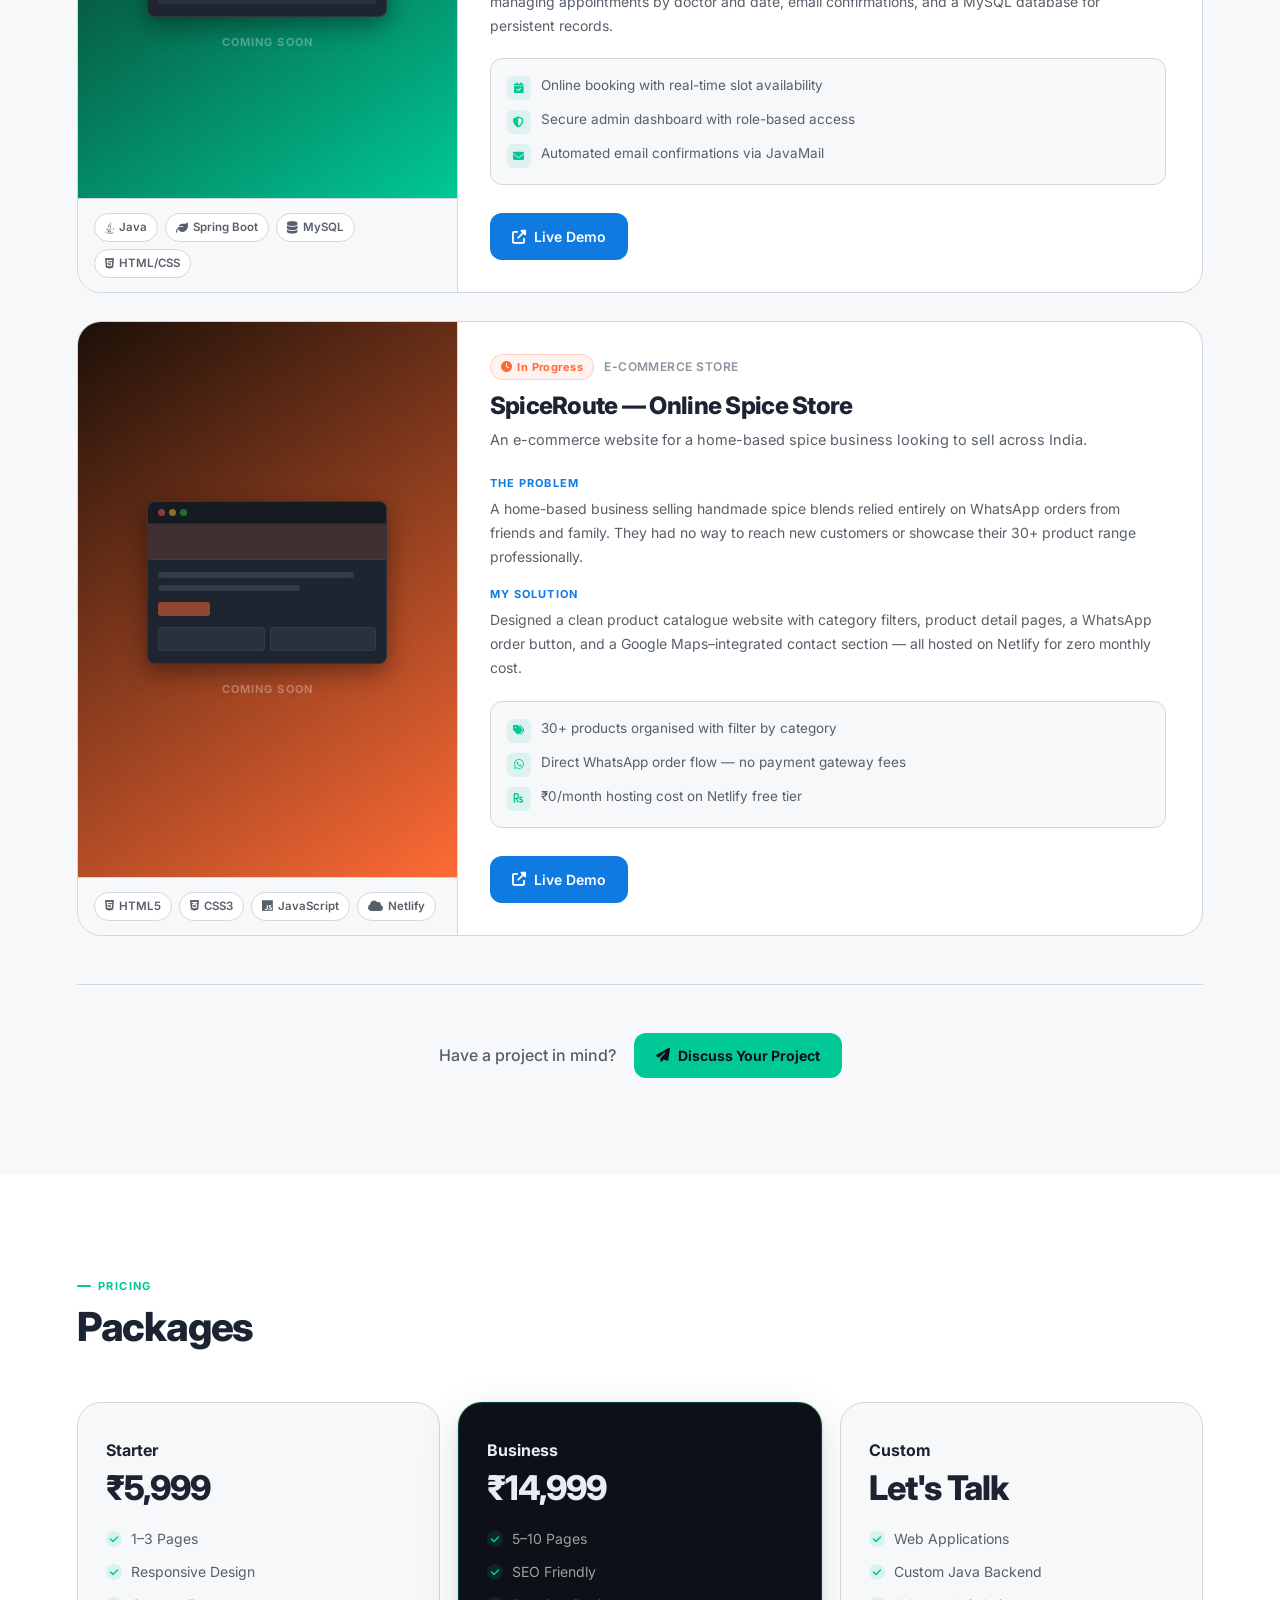
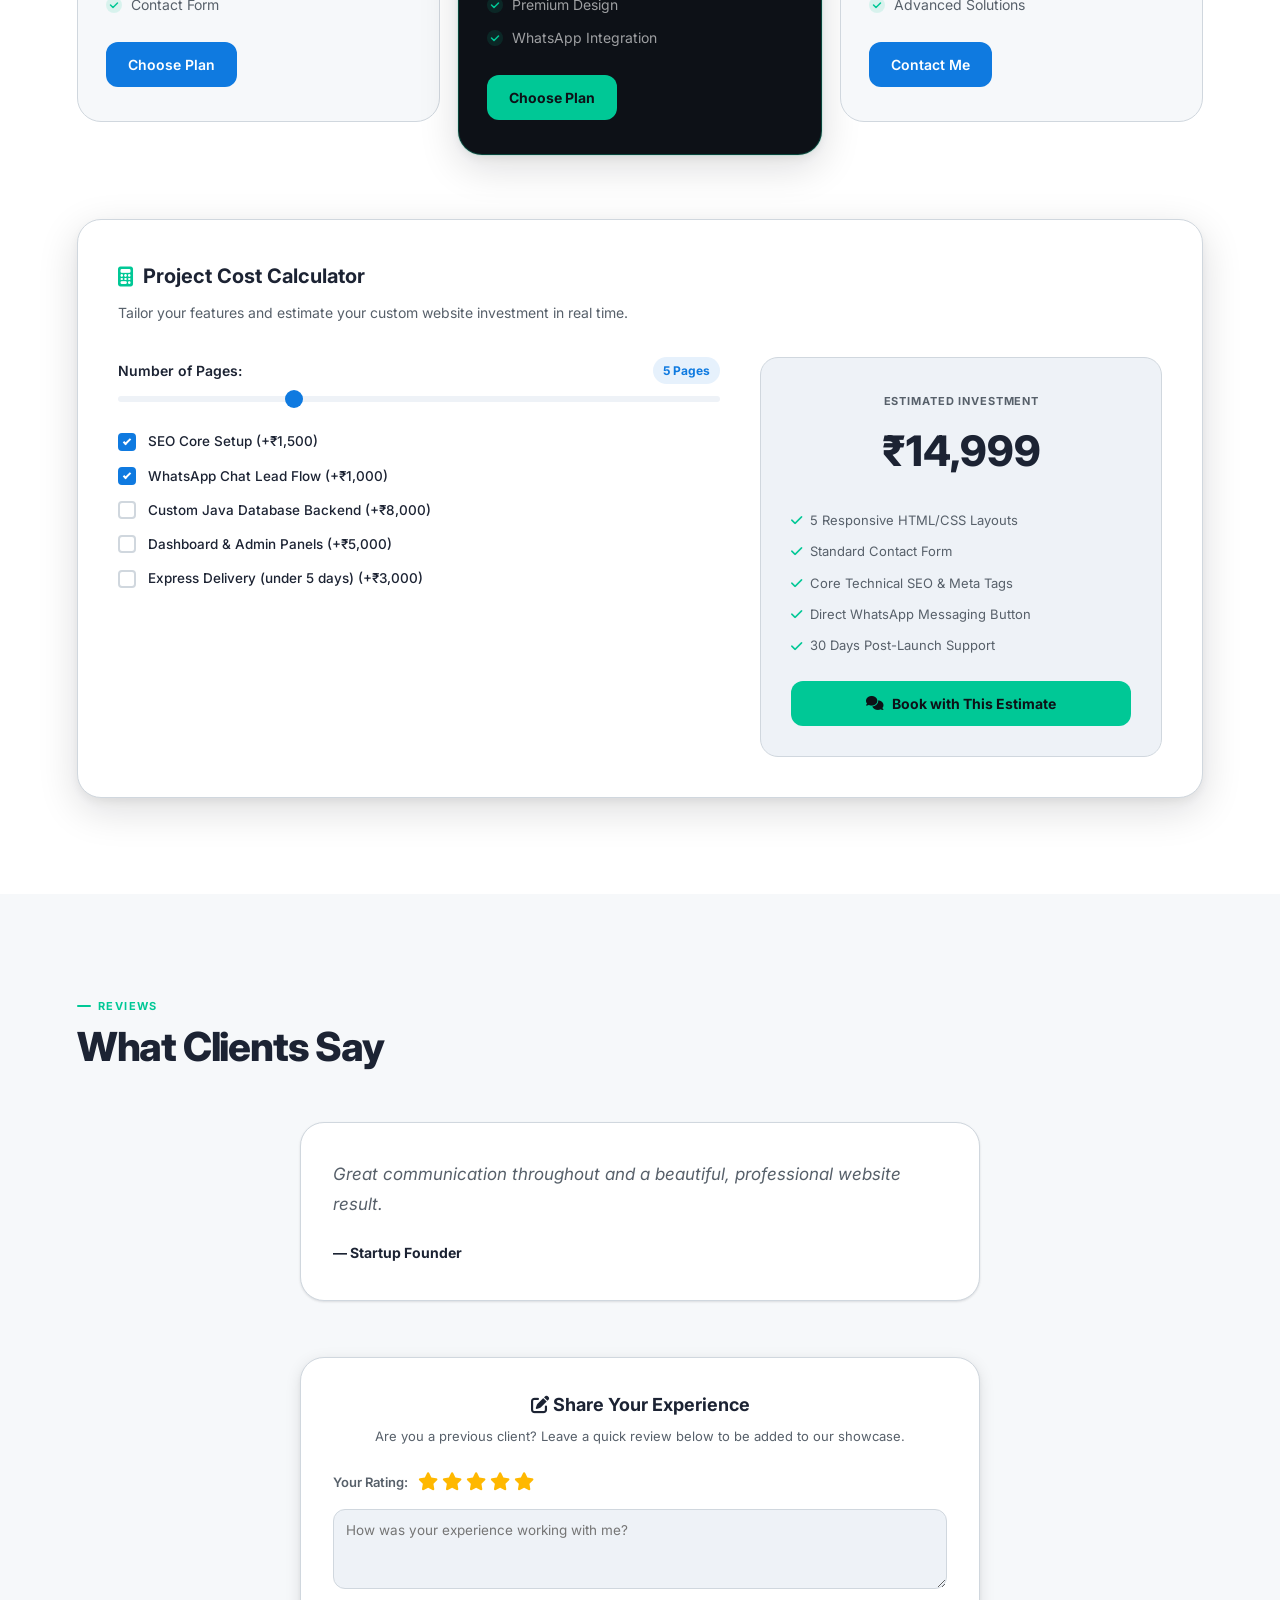
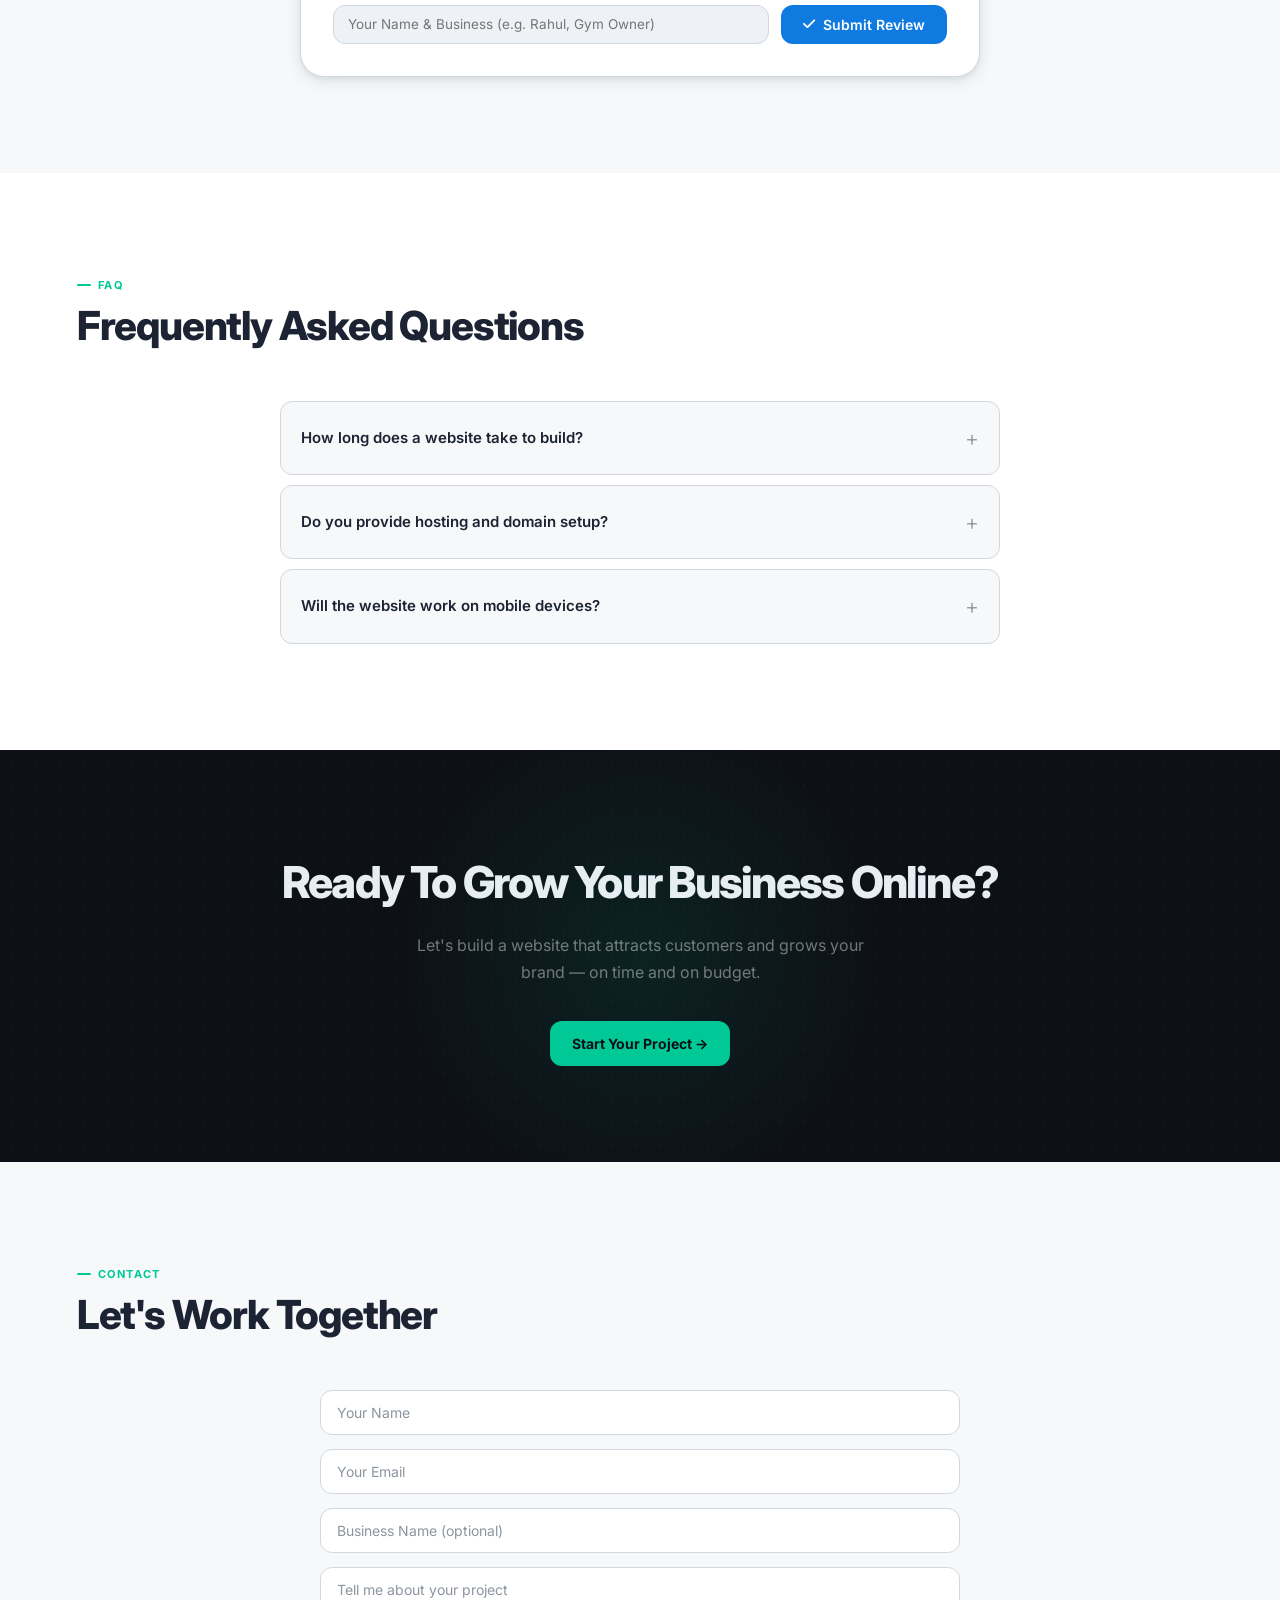
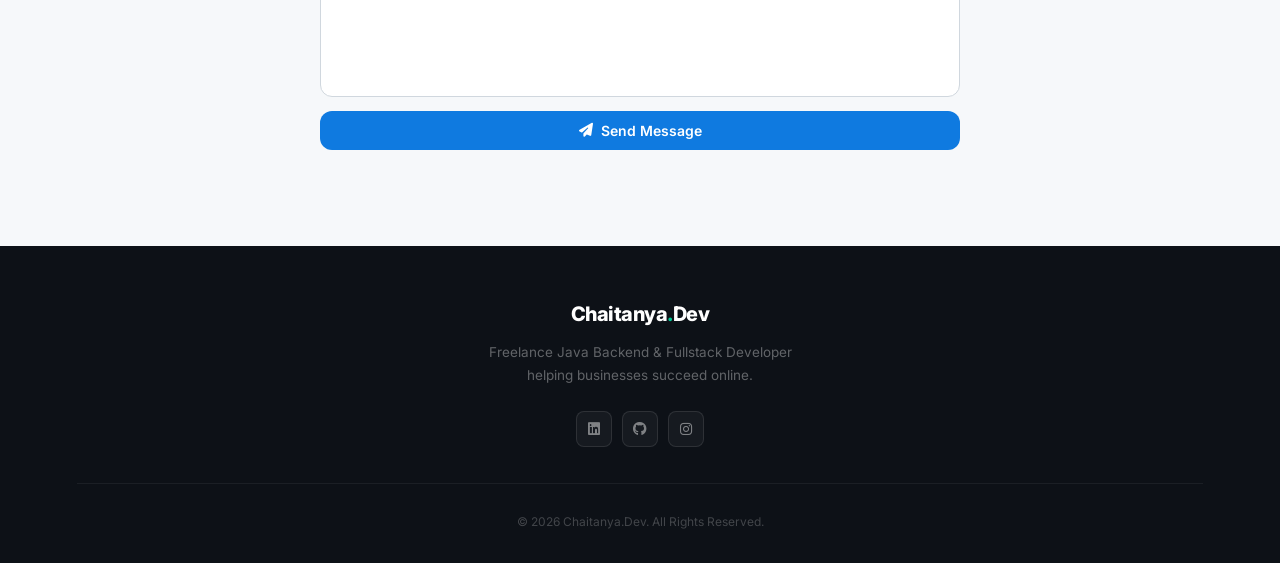
==== commit 1c650672: "feat: enhance portfolio with interactive terminal, cost estimator, reviews, and 3 live demo subpages" ====
--- a/index.html
+++ b/index.html
@@ -13,6 +13,26 @@
     <link rel="preconnect" href="https://fonts.gstatic.com" crossorigin>
     <link href="https://fonts.googleapis.com/css2?family=Inter:wght@400;500;600;700;800&family=JetBrains+Mono:wght@400;600&display=swap" rel="stylesheet">
 
+    <!-- ╔══════════════════════════════════════════════╗
+         ║  FAVICON STRATEGY                           ║
+         ║  Replace href values with your real files.  ║
+         ║  Generate a full set at: favicon.io         ║
+         ╚══════════════════════════════════════════════╝ -->
+    <link rel="icon"             type="image/svg+xml"  href="favicon.svg">
+    <link rel="icon"             type="image/png"      href="favicon-32.png" sizes="32x32">
+    <link rel="icon"             type="image/png"      href="favicon-16.png" sizes="16x16">
+    <link rel="apple-touch-icon"                       href="apple-touch-icon.png" sizes="180x180">
+    <link rel="manifest"                               href="site.webmanifest">
+    <meta name="theme-color" content="#0D1117">
+
+    <!-- Open Graph — controls link previews on WhatsApp / LinkedIn / Twitter -->
+    <meta property="og:type"        content="website">
+    <meta property="og:url"         content="https://YOUR-DOMAIN-HERE.com/">
+    <meta property="og:title"       content="Chaitanya | Java Backend & Fullstack Developer">
+    <meta property="og:description" content="I build modern websites and web applications that help businesses grow online. Available for freelance projects.">
+    <meta property="og:image"       content="https://YOUR-DOMAIN-HERE.com/og-image.png">
+    <meta name="twitter:card"       content="summary_large_image">
+
     <link href="https://cdnjs.cloudflare.com/ajax/libs/font-awesome/6.6.0/css/all.min.css" rel="stylesheet">
     <link rel="stylesheet" href="style.css">
 </head>
@@ -45,7 +65,8 @@
 
             <ul class="nav-links" id="navLinks">
                 <li><a href="#hero">Home</a></li>
-                <li><a href="#about">About</a></li>
+                <li><a href="#about">Why Us</a></li>
+                <li><a href="#process">Process</a></li>
                 <li><a href="#services">Services</a></li>
                 <li><a href="#skills">Skills</a></li>
                 <li><a href="#portfolio">Projects</a></li>
@@ -55,6 +76,19 @@
             </ul>
 
             <div class="nav-actions">
+                <!-- ╔══════════════════════════════════════════════════════╗
+                     ║  RESUME: replace href with your actual PDF link.    ║
+                     ║  Recommended hosts: Google Drive (anyone with link) ║
+                     ║  or upload resume.pdf to this project folder.       ║
+                     ╚══════════════════════════════════════════════════════╝ -->
+                <a href="resume.pdf"
+                   target="_blank"
+                   rel="noopener"
+                   class="btn-resume"
+                   aria-label="Download Resume">
+                    <i class="fas fa-file-arrow-down"></i>
+                    <span>Resume</span>
+                </a>
                 <button id="themeBtn" aria-label="Toggle theme">
                     <i class="fas fa-moon"></i>
                 </button>
@@ -105,6 +139,14 @@
                 <a href="#contact" class="btn secondary">
                     <i class="fas fa-paper-plane"></i> Hire Me
                 </a>
+                <!-- Resume — same href as navbar button above -->
+                <a href="resume.pdf"
+                   target="_blank"
+                   rel="noopener"
+                   class="btn hero-resume-btn"
+                   aria-label="Download Resume">
+                    <i class="fas fa-file-arrow-down"></i> Resume
+                </a>
             </div>
 
             <div class="hero-stats">
@@ -125,8 +167,8 @@
         </div>
 
         <!-- Right: terminal window -->
-        <div class="hero-image" aria-hidden="true">
-            <div class="terminal">
+        <div class="hero-image">
+            <div class="terminal" id="heroTerminal">
 
                 <div class="terminal-bar">
                     <span class="t-dot r"></span>
@@ -135,27 +177,40 @@
                     <span class="terminal-filename">~/projects/client-website</span>
                 </div>
 
-                <div class="terminal-body">
-                    <span class="tl"><span class="tp">$</span> <span class="tc">git</span> <span class="tf">clone</span> <span class="ts">client-website.git</span></span>
-                    <span class="tl"><span class="tv">Cloning into 'client-website'...</span></span>
-                    <span class="tl"><span class="tg">✓ Done</span></span>
-                    <span class="tl"></span>
-                    <span class="tl"><span class="tp">$</span> <span class="tc">mvn</span> <span class="tf">spring-boot:run</span></span>
-                    <span class="tl"><span class="td">// Starting application on port 8080</span></span>
-                    <span class="tl"><span class="tk">INFO </span><span class="tv">Tomcat started on port(s): </span><span class="ts">8080</span></span>
-                    <span class="tl"><span class="tg">✓ Application is running</span></span>
-                    <span class="tl"></span>
-                    <span class="tl"><span class="tp">$</span> <span class="tc">npm</span> <span class="tf">run</span> <span class="ts">build</span></span>
-                    <span class="tl"><span class="tv">Building for production...</span></span>
-                    <span class="tl"><span class="tg">✓ Build complete — 98/100 Lighthouse</span></span>
-                    <span class="tl"></span>
-                    <span class="tl"><span class="tp">$</span> <span class="tc">git</span> <span class="tf">push</span> <span class="ts">origin main</span></span>
-                    <span class="tl"><span class="tg">✓ Deployed to production</span> <span class="td">// 🚀</span></span>
+                <div class="terminal-body" id="terminalBody">
+                    <div class="terminal-history" id="terminalHistory">
+                        <span class="tl"><span class="tp">$</span> <span class="tc">git</span> <span class="tf">clone</span> <span class="ts">client-website.git</span></span>
+                        <span class="tl"><span class="tv">Cloning into 'client-website'...</span></span>
+                        <span class="tl"><span class="tg">✓ Done</span></span>
+                        <span class="tl"></span>
+                        <span class="tl"><span class="tp">$</span> <span class="tc">mvn</span> <span class="tf">spring-boot:run</span></span>
+                        <span class="tl"><span class="td">// Starting application on port 8080</span></span>
+                        <span class="tl"><span class="tk">INFO </span><span class="tv">Tomcat started on port(s): </span><span class="ts">8080</span></span>
+                        <span class="tl"><span class="tg">✓ Application is running</span></span>
+                        <span class="tl"></span>
+                        <span class="tl"><span class="tp">$</span> <span class="tc">npm</span> <span class="tf">run</span> <span class="ts">build</span></span>
+                        <span class="tl"><span class="tv">Building for production...</span></span>
+                        <span class="tl"><span class="tg">✓ Build complete — 98/100 Lighthouse</span></span>
+                        <span class="tl"></span>
+                        <span class="tl"><span class="tp">$</span> <span class="tc">git</span> <span class="tf">push</span> <span class="ts">origin main</span></span>
+                        <span class="tl"><span class="tg">✓ Deployed to production</span> <span class="td">// 🚀</span></span>
+                    </div>
+                    <div class="terminal-input-line">
+                        <span class="tp">$</span> <input type="text" id="terminalInput" placeholder="Type a command (try 'help')..." autocomplete="off" spellcheck="false">
+                    </div>
+                    <div class="terminal-suggestions">
+                        <span class="ts-label">Suggested:</span>
+                        <button class="t-suggest-btn" data-cmd="help">help</button>
+                        <button class="t-suggest-btn" data-cmd="about">about</button>
+                        <button class="t-suggest-btn" data-cmd="skills">skills</button>
+                        <button class="t-suggest-btn" data-cmd="projects">projects</button>
+                        <button class="t-suggest-btn" data-cmd="clear">clear</button>
+                    </div>
                 </div>
 
                 <div class="terminal-status">
                     <span class="status-led"></span>
-                    <span class="status-label">Server running &nbsp;·&nbsp; <strong>Java 21</strong> &nbsp;·&nbsp; Spring Boot 3 &nbsp;·&nbsp; MySQL</span>
+                    <span class="status-label">Interactive Console &nbsp;·&nbsp; <strong>Java 21</strong> &nbsp;·&nbsp; Spring Boot 3 &nbsp;·&nbsp; MySQL</span>
                 </div>
 
             </div>
@@ -164,41 +219,226 @@
     </section>
 
     <!-- =========================================================
-         ABOUT
+         WHY BUSINESSES WORK WITH ME
     ========================================================== -->
     <section id="about">
 
         <div class="section-header">
-            <div class="section-tag">About Me</div>
-            <h2>Creating Digital Experiences</h2>
-        </div>
-
-        <div class="about-container">
-
-            <div class="about-image">
-                <img src="https://images.unsplash.com/photo-1568602471122-7832951cc4c5?w=800"
-                    alt="Chaitanya — Fullstack Developer">
-            </div>
-
-            <div class="about-content">
-
-                <h3>Helping Businesses Build Their Online Presence</h3>
-
-                <p>
-                    I design and develop modern websites that help businesses
-                    attract more customers, increase credibility, and generate revenue.
-                </p>
-
-                <p>
-                    From business websites to complete Java-powered web applications,
-                    I deliver professional solutions tailored to your goals — on time
-                    and within budget.
-                </p>
-
-                <a href="#contact" class="btn primary">Let's Work Together</a>
-
-            </div>
-
+            <div class="section-tag">Why Choose Me</div>
+            <h2>What You Get When You Work With Me</h2>
+            <p class="section-sub">Not just a developer — a business partner who understands that your website is a revenue tool, not a brochure.</p>
+        </div>
+
+        <!-- Top: three primary differentiators -->
+        <div class="why-primary">
+
+            <div class="why-card why-card--accent">
+                <div class="why-icon"><i class="fas fa-bullseye"></i></div>
+                <h3>Business-First Thinking</h3>
+                <p>Every design decision is tied to a goal — more enquiries, more bookings, more sales. I don't build pretty websites that do nothing; I build websites that work.</p>
+                <ul class="why-list">
+                    <li>Conversion-focused layouts</li>
+                    <li>Clear calls-to-action on every page</li>
+                    <li>Copy written for your customers, not for you</li>
+                </ul>
+            </div>
+
+            <div class="why-card">
+                <div class="why-icon"><i class="fas fa-bolt"></i></div>
+                <h3>Fast, Reliable Delivery</h3>
+                <p>Most small business websites are done within 7–14 days. You get a fixed scope, a clear deadline, and daily updates — no disappearing acts.</p>
+                <ul class="why-list">
+                    <li>Agreed scope before work begins</li>
+                    <li>Daily progress updates via WhatsApp</li>
+                    <li>Delivered on time, every time</li>
+                </ul>
+            </div>
+
+            <div class="why-card">
+                <div class="why-icon"><i class="fas fa-shield-halved"></i></div>
+                <h3>You Own Everything</h3>
+                <p>Your domain, your hosting, your code. I hand over full ownership after launch — no monthly "maintenance" lock-ins unless you choose them.</p>
+                <ul class="why-list">
+                    <li>Full source code delivered</li>
+                    <li>Domain & hosting in your name</li>
+                    <li>Free 30-day post-launch support</li>
+                </ul>
+            </div>
+
+        </div>
+
+        <!-- Divider row: mini trust signals -->
+        <div class="why-trust-bar">
+
+            <div class="trust-item">
+                <span class="trust-num">7–14</span>
+                <span class="trust-label">Days avg. delivery</span>
+            </div>
+            <div class="trust-divider" aria-hidden="true"></div>
+
+            <div class="trust-item">
+                <span class="trust-num">₹0</span>
+                <span class="trust-label">Hidden fees ever</span>
+            </div>
+            <div class="trust-divider" aria-hidden="true"></div>
+
+            <div class="trust-item">
+                <span class="trust-num">30</span>
+                <span class="trust-label">Days free support</span>
+            </div>
+            <div class="trust-divider" aria-hidden="true"></div>
+
+            <div class="trust-item">
+                <span class="trust-num">100%</span>
+                <span class="trust-label">Ownership transferred</span>
+            </div>
+
+        </div>
+
+        <!-- Bottom: secondary proof points in a compact row -->
+        <div class="why-secondary">
+
+            <div class="why-proof">
+                <span class="wp-icon"><i class="fas fa-mobile-screen"></i></span>
+                <div>
+                    <strong>Mobile-first by default</strong>
+                    <span>Every site I build is tested on phones before desktops — because that's where your customers are.</span>
+                </div>
+            </div>
+
+            <div class="why-proof">
+                <span class="wp-icon"><i class="fas fa-magnifying-glass-chart"></i></span>
+                <div>
+                    <strong>SEO foundations included</strong>
+                    <span>Clean HTML structure, fast load times, and proper meta tags — so Google can actually find you.</span>
+                </div>
+            </div>
+
+            <div class="why-proof">
+                <span class="wp-icon"><i class="fas fa-indian-rupee-sign"></i></span>
+                <div>
+                    <strong>Local market pricing</strong>
+                    <span>Premium quality at prices built for Indian businesses — no inflated agency overheads.</span>
+                </div>
+            </div>
+
+            <div class="why-proof">
+                <span class="wp-icon"><i class="fas fa-comments"></i></span>
+                <div>
+                    <strong>Clear communication</strong>
+                    <span>You'll always know where your project stands. No jargon, no silence, no excuses.</span>
+                </div>
+            </div>
+
+        </div>
+
+        <div class="why-cta-row">
+            <a href="#contact" class="btn primary">
+                <i class="fas fa-paper-plane"></i> Start Your Project
+            </a>
+            <a href="#portfolio" class="btn secondary">
+                <i class="fas fa-folder-open"></i> See the Work First
+            </a>
+        </div>
+
+    </section>
+
+    <!-- =========================================================
+         HOW WE WORK
+    ========================================================== -->
+    <section id="process">
+
+        <div class="section-header">
+            <div class="section-tag">The Process</div>
+            <h2>How We Work Together</h2>
+            <p class="section-sub">From first message to live website — a clear, predictable process with no surprises.</p>
+        </div>
+
+        <div class="process-track">
+
+            <div class="process-step">
+                <div class="ps-connector" aria-hidden="true"></div>
+                <div class="ps-node">
+                    <div class="ps-num">01</div>
+                </div>
+                <div class="ps-body">
+                    <div class="ps-icon"><i class="fas fa-comments"></i></div>
+                    <h3>Discovery Call</h3>
+                    <p>We start with a free 20-minute call (or WhatsApp chat) to understand your business, your goals, and what you need from your website. No sales pitch — just listening.</p>
+                    <div class="ps-duration">
+                        <i class="fas fa-clock"></i> Day 1
+                    </div>
+                </div>
+            </div>
+
+            <div class="process-step">
+                <div class="ps-connector" aria-hidden="true"></div>
+                <div class="ps-node">
+                    <div class="ps-num">02</div>
+                </div>
+                <div class="ps-body">
+                    <div class="ps-icon"><i class="fas fa-file-lines"></i></div>
+                    <h3>Proposal &amp; Scope</h3>
+                    <p>I send a clear written proposal — fixed price, fixed scope, fixed deadline. You know exactly what you're getting and what it costs before anything begins.</p>
+                    <div class="ps-duration">
+                        <i class="fas fa-clock"></i> Day 1–2
+                    </div>
+                </div>
+            </div>
+
+            <div class="process-step">
+                <div class="ps-connector" aria-hidden="true"></div>
+                <div class="ps-node">
+                    <div class="ps-num">03</div>
+                </div>
+                <div class="ps-body">
+                    <div class="ps-icon"><i class="fas fa-pen-ruler"></i></div>
+                    <h3>Design &amp; Build</h3>
+                    <p>I design and develop your website with daily WhatsApp updates so you can see progress in real time. You can give feedback at any stage — no waiting until the end.</p>
+                    <div class="ps-duration">
+                        <i class="fas fa-clock"></i> Days 3–12
+                    </div>
+                </div>
+            </div>
+
+            <div class="process-step">
+                <div class="ps-connector" aria-hidden="true"></div>
+                <div class="ps-node">
+                    <div class="ps-num">04</div>
+                </div>
+                <div class="ps-body">
+                    <div class="ps-icon"><i class="fas fa-vials"></i></div>
+                    <h3>Review &amp; Revisions</h3>
+                    <p>You get a private preview link to review the site before it goes live. Up to 2 rounds of revisions are included — we don't launch until you're happy.</p>
+                    <div class="ps-duration">
+                        <i class="fas fa-clock"></i> Days 12–14
+                    </div>
+                </div>
+            </div>
+
+            <div class="process-step">
+                <div class="ps-node ps-node--final">
+                    <div class="ps-num">05</div>
+                </div>
+                <div class="ps-body">
+                    <div class="ps-icon ps-icon--accent"><i class="fas fa-rocket"></i></div>
+                    <h3>Launch &amp; Handover</h3>
+                    <p>Your site goes live. I transfer full ownership — domain, hosting, and source code — all in your name. Then I stay available for 30 days, free, for any questions or fixes.</p>
+                    <div class="ps-duration ps-duration--accent">
+                        <i class="fas fa-flag-checkered"></i> Go Live
+                    </div>
+                </div>
+            </div>
+
+        </div>
+
+        <div class="process-cta">
+            <div class="process-cta-inner">
+                <p>Ready to get started?</p>
+                <a href="#contact" class="btn accent">
+                    <i class="fas fa-paper-plane"></i> Let's Talk About Your Project
+                </a>
+            </div>
         </div>
 
     </section>
@@ -219,8 +459,8 @@
         </div>
 
         <div class="stat-card">
-            <h2 data-target="5">0</h2>
-            <p>Years of Learning</p>
+            <h2 data-target="7">0</h2>
+            <p>Day Avg. Delivery</p>
         </div>
 
         <div class="stat-card">
@@ -276,8 +516,9 @@
     <section id="skills">
 
         <div class="section-header">
-            <div class="section-tag">My Skills</div>
-            <h2>Technology Stack</h2>
+            <div class="section-tag">Built With</div>
+            <h2>Tools That Deliver Results</h2>
+            <p class="section-sub">Every technology we use is chosen because it builds faster, loads faster, and costs you less to maintain.</p>
         </div>
 
         <div class="skills-grid">
@@ -292,6 +533,88 @@
         </div>
 
     </section>
+
+    <!-- =========================================================
+         INDUSTRIES WE SERVE
+    ========================================================== -->
+    <section id="industries">
+
+        <div class="section-header">
+            <div class="section-tag">Industries</div>
+            <h2>Who We Build For</h2>
+            <p class="section-sub">We specialise in businesses that rely on local reputation, customer trust, and a strong online first impression.</p>
+        </div>
+
+        <div class="ind-grid">
+
+            <div class="ind-card">
+                <div class="ind-icon"><i class="fas fa-utensils"></i></div>
+                <h3>Restaurants &amp; Cafés</h3>
+                <p>Menu showcases, reservation forms, location maps, and gallery pages that turn searchers into walk-ins.</p>
+                <div class="ind-tag">Live project available</div>
+            </div>
+
+            <div class="ind-card">
+                <div class="ind-icon"><i class="fas fa-dumbbell"></i></div>
+                <h3>Gyms &amp; Fitness Studios</h3>
+                <p>Membership landing pages optimised for Instagram and Google ad traffic, with WhatsApp enquiry flows.</p>
+                <div class="ind-tag">In progress</div>
+            </div>
+
+            <div class="ind-card">
+                <div class="ind-icon"><i class="fas fa-stethoscope"></i></div>
+                <h3>Clinics &amp; Healthcare</h3>
+                <p>Appointment booking systems, doctor profiles, and patient trust-building pages backed by a Java backend.</p>
+                <div class="ind-tag">In progress</div>
+            </div>
+
+            <div class="ind-card">
+                <div class="ind-icon"><i class="fas fa-store"></i></div>
+                <h3>Retail &amp; Local Shops</h3>
+                <p>Product catalogues, WhatsApp order flows, and Google Business–integrated pages for neighbourhood stores.</p>
+                <div class="ind-tag">Available</div>
+            </div>
+
+            <div class="ind-card">
+                <div class="ind-icon"><i class="fas fa-graduation-cap"></i></div>
+                <h3>Coaching &amp; Education</h3>
+                <p>Course listing pages, student enquiry forms, and batch schedule systems for tutors and coaching institutes.</p>
+                <div class="ind-tag">Available</div>
+            </div>
+
+            <div class="ind-card ind-card--cta">
+                <div class="ind-icon ind-icon--accent"><i class="fas fa-plus"></i></div>
+                <h3>Your Industry</h3>
+                <p>Don't see your sector listed? Every business with customers deserves a website that works. Let's talk.</p>
+                <a href="#contact" class="btn primary ind-cta-btn">
+                    <i class="fas fa-paper-plane"></i> Discuss Your Project
+                </a>
+            </div>
+
+        </div>
+
+    </section>
+
+    <!-- =========================================================
+         PRE-PORTFOLIO CTA
+    ========================================================== -->
+    <div class="ppc-band">
+        <div class="ppc-inner">
+            <div class="ppc-copy">
+                <span class="ppc-eyebrow">Real Work. Real Results.</span>
+                <p>Every project below started with a business problem. Read how we solved it.</p>
+            </div>
+            <div class="ppc-actions">
+                <a href="#contact" class="btn accent">
+                    <i class="fas fa-paper-plane"></i> Start Your Project
+                </a>
+                <span class="ppc-divider" aria-hidden="true">or</span>
+                <span class="ppc-scroll-hint">
+                    <i class="fas fa-arrow-down"></i> See the work first
+                </span>
+            </div>
+        </div>
+    </div>
 
     <!-- =========================================================
          PORTFOLIO
@@ -461,9 +784,9 @@
                     </div>
 
                     <div class="cs-cta-row">
-                        <span class="btn primary btn-disabled">
-                            <i class="fas fa-clock"></i> Demo Coming Soon
-                        </span>
+                        <a href="demo-fitforge.html" target="_blank" class="btn primary">
+                            <i class="fas fa-external-link-alt"></i> Live Demo
+                        </a>
                         <a href="#contact" class="btn secondary cs-inquire">
                             <i class="fas fa-paper-plane"></i> Similar Project?
                         </a>
@@ -543,9 +866,9 @@
                     </div>
 
                     <div class="cs-cta-row">
-                        <span class="btn primary btn-disabled">
-                            <i class="fas fa-clock"></i> Demo Coming Soon
-                        </span>
+                        <a href="demo-medibook.html" target="_blank" class="btn primary">
+                            <i class="fas fa-external-link-alt"></i> Live Demo
+                        </a>
                         <a href="#contact" class="btn secondary cs-inquire">
                             <i class="fas fa-paper-plane"></i> Similar Project?
                         </a>
@@ -624,9 +947,9 @@
                     </div>
 
                     <div class="cs-cta-row">
-                        <span class="btn primary btn-disabled">
-                            <i class="fas fa-clock"></i> Demo Coming Soon
-                        </span>
+                        <a href="demo-spiceroute.html" target="_blank" class="btn primary">
+                            <i class="fas fa-external-link-alt"></i> Live Demo
+                        </a>
                         <a href="#contact" class="btn secondary cs-inquire">
                             <i class="fas fa-paper-plane"></i> Similar Project?
                         </a>
@@ -696,6 +1019,66 @@
 
         </div>
 
+        <!-- Cost Estimator Widget -->
+        <div class="price-estimator">
+            <div class="estimator-header">
+                <h3><i class="fas fa-calculator"></i> Project Cost Calculator</h3>
+                <p>Tailor your features and estimate your custom website investment in real time.</p>
+            </div>
+            <div class="estimator-grid">
+                <div class="estimator-controls">
+                    <div class="estimator-group">
+                        <div class="estimator-label-row">
+                            <label for="estPages">Number of Pages:</label>
+                            <span id="pagesVal" class="badge">5 Pages</span>
+                        </div>
+                        <input type="range" id="estPages" min="1" max="15" value="5" class="slider">
+                    </div>
+                    <div class="estimator-group checkboxes">
+                        <label class="est-checkbox">
+                            <input type="checkbox" id="optSEO" checked>
+                            <span class="cb-custom"></span>
+                            <span class="cb-label">SEO Core Setup (+₹1,500)</span>
+                        </label>
+                        <label class="est-checkbox">
+                            <input type="checkbox" id="optWA" checked>
+                            <span class="cb-custom"></span>
+                            <span class="cb-label">WhatsApp Chat Lead Flow (+₹1,000)</span>
+                        </label>
+                        <label class="est-checkbox">
+                            <input type="checkbox" id="optDb">
+                            <span class="cb-custom"></span>
+                            <span class="cb-label">Custom Java Database Backend (+₹8,000)</span>
+                        </label>
+                        <label class="est-checkbox">
+                            <input type="checkbox" id="optAdmin">
+                            <span class="cb-custom"></span>
+                            <span class="cb-label">Dashboard & Admin Panels (+₹5,000)</span>
+                        </label>
+                        <label class="est-checkbox">
+                            <input type="checkbox" id="optUrgent">
+                            <span class="cb-custom"></span>
+                            <span class="cb-label">Express Delivery (under 5 days) (+₹3,000)</span>
+                        </label>
+                    </div>
+                </div>
+                <div class="estimator-summary">
+                    <div class="est-price-box">
+                        <span class="est-price-label">Estimated Investment</span>
+                        <div class="est-price-value">₹<span id="estPrice">14,999</span></div>
+                    </div>
+                    <ul class="est-features-list">
+                        <li><i class="fas fa-check"></i> Standard Responsive Layout</li>
+                        <li><i class="fas fa-check"></i> Clean, Hand-coded Structure</li>
+                        <li><i class="fas fa-check"></i> 30 Days Free Support & Handover</li>
+                    </ul>
+                    <a href="#contact" id="estimatorCta" class="btn accent">
+                        <i class="fas fa-comments"></i> Book with This Estimate
+                    </a>
+                </div>
+            </div>
+        </div>
+
     </section>
 
     <!-- =========================================================
@@ -708,23 +1091,51 @@
             <h2>What Clients Say</h2>
         </div>
 
-        <div class="testimonial-slider">
-
-            <div class="testimonial-card active">
-                <p>Amazing experience. Delivered on time and exceeded expectations completely.</p>
-                <h4>— Local Business Owner</h4>
-            </div>
-
-            <div class="testimonial-card">
-                <p>Great communication throughout and a beautiful, professional website result.</p>
-                <h4>— Startup Founder</h4>
-            </div>
-
-            <div class="testimonial-card">
-                <p>Professional design and excellent ongoing support. Highly recommended.</p>
-                <h4>— Restaurant Owner</h4>
-            </div>
-
+        <div class="testimonial-slider-container">
+            <div class="testimonial-slider">
+                <div class="testimonial-card active">
+                    <p>Amazing experience. Delivered on time and exceeded expectations completely.</p>
+                    <h4>— Local Business Owner</h4>
+                </div>
+
+                <div class="testimonial-card">
+                    <p>Great communication throughout and a beautiful, professional website result.</p>
+                    <h4>— Startup Founder</h4>
+                </div>
+
+                <div class="testimonial-card">
+                    <p>Professional design and excellent ongoing support. Highly recommended.</p>
+                    <h4>— Restaurant Owner</h4>
+                </div>
+            </div>
+        </div>
+
+        <!-- Add a Review Form -->
+        <div class="testimonial-form-container">
+            <div class="tf-header">
+                <h3><i class="fas fa-edit"></i> Share Your Experience</h3>
+                <p>Are you a previous client? Leave a quick review below to be added to our showcase.</p>
+            </div>
+            <form id="testimonialForm" class="review-mini-form" novalidate>
+                <div class="rating-stars-input">
+                    <span class="star-label">Your Rating:</span>
+                    <div class="stars" id="starsInput">
+                        <i class="fas fa-star active" data-rating="1"></i>
+                        <i class="fas fa-star active" data-rating="2"></i>
+                        <i class="fas fa-star active" data-rating="3"></i>
+                        <i class="fas fa-star active" data-rating="4"></i>
+                        <i class="fas fa-star active" data-rating="5"></i>
+                    </div>
+                    <input type="hidden" id="reviewRating" value="5">
+                </div>
+                <textarea id="reviewText" placeholder="How was your experience working with me?" required></textarea>
+                <div class="review-inputs-row">
+                    <input type="text" id="reviewName" placeholder="Your Name & Business (e.g. Rahul, Gym Owner)" required>
+                    <button type="submit" class="btn primary">
+                        <i class="fas fa-check"></i> Submit Review
+                    </button>
+                </div>
+            </form>
         </div>
 
     </section>
--- a/style.css
+++ b/style.css
@@ -636,46 +636,393 @@
 .status-label strong { color: var(--accent); font-weight: 600; }
 
 /* ============================================================
-   ABOUT
+   WHY BUSINESSES WORK WITH ME  (#about)
    ============================================================ */
 #about { background: var(--surface); }
 
-.about-container {
+/* --- Primary cards row --- */
+.why-primary {
   display: grid;
-  grid-template-columns: 1fr 1.15fr;
-  gap: 72px;
-  align-items: center;
-}
-
-.about-image {
+  grid-template-columns: repeat(3, 1fr);
+  gap: 18px;
+  margin-bottom: 28px;
+}
+
+.why-card {
+  background: var(--bg);
+  border: 1px solid var(--border);
+  border-radius: var(--r-xl);
+  padding: 32px 26px 28px;
+  display: flex;
+  flex-direction: column;
+  gap: 12px;
+  transition: transform var(--dur) var(--ease), box-shadow var(--dur) var(--ease), border-color var(--dur) var(--ease);
   position: relative;
-}
-
-.about-image img {
+  overflow: hidden;
+}
+
+/* Accent top stripe */
+.why-card::before {
+  content: '';
+  position: absolute;
+  top: 0; left: 0; right: 0;
+  height: 3px;
+  background: var(--border);
+  transition: background var(--dur) var(--ease);
+}
+
+.why-card:hover { transform: translateY(-4px); box-shadow: var(--shadow-md); border-color: rgba(15,122,224,.2); }
+.why-card:hover::before { background: var(--brand); }
+
+/* Accent variant — first card gets the teal stripe */
+.why-card--accent::before { background: var(--accent); border-color: rgba(0,200,150,.25); }
+.why-card--accent { border-color: rgba(0,200,150,.2); }
+.why-card--accent:hover::before { background: var(--accent); }
+.why-card--accent:hover { border-color: rgba(0,200,150,.4); }
+
+.why-icon {
+  width: 44px;
+  height: 44px;
+  border-radius: var(--r-sm);
+  background: rgba(15,122,224,.08);
+  color: var(--brand);
+  display: flex;
+  align-items: center;
+  justify-content: center;
+  font-size: 18px;
+  flex-shrink: 0;
+  transition: background var(--dur) var(--ease), color var(--dur) var(--ease);
+}
+
+.why-card--accent .why-icon { background: rgba(0,200,150,.1); color: var(--accent); }
+
+.why-card h3 {
+  font-size: 16px;
+  font-weight: 700;
+  color: var(--text);
+  line-height: 1.3;
+}
+
+.why-card > p {
+  font-size: 14px;
+  color: var(--muted);
+  line-height: 1.72;
+}
+
+.why-list {
+  display: flex;
+  flex-direction: column;
+  gap: 7px;
+  margin-top: 4px;
+}
+
+.why-list li {
+  display: flex;
+  align-items: center;
+  gap: 8px;
+  font-size: 13px;
+  color: var(--muted);
+}
+
+.why-list li::before {
+  content: '';
+  width: 14px;
+  height: 14px;
+  border-radius: 50%;
+  background: rgba(0,200,150,.1);
+  background-image: url("data:image/svg+xml,%3Csvg width='8' height='8' viewBox='0 0 8 8' xmlns='http://www.w3.org/2000/svg'%3E%3Cpath d='M1 4l2 2 4-4' stroke='%2300C896' stroke-width='1.4' fill='none' stroke-linecap='round' stroke-linejoin='round'/%3E%3C/svg%3E");
+  background-repeat: no-repeat;
+  background-position: center;
+  background-size: 8px;
+  flex-shrink: 0;
+}
+
+/* --- Trust signals bar --- */
+.why-trust-bar {
+  display: flex;
+  align-items: center;
+  justify-content: center;
+  flex-wrap: wrap;
+  gap: 0;
+  background: var(--ink);
   border-radius: var(--r-xl);
+  padding: 28px 32px;
+  margin-bottom: 28px;
+}
+
+.trust-item {
+  display: flex;
+  flex-direction: column;
+  align-items: center;
+  gap: 4px;
+  flex: 1;
+  min-width: 120px;
+}
+
+.trust-num {
+  font-size: 28px;
+  font-weight: 800;
+  color: var(--accent);
+  letter-spacing: -.04em;
+  line-height: 1;
+}
+
+.trust-label {
+  font-size: 11px;
+  font-weight: 600;
+  letter-spacing: .07em;
+  text-transform: uppercase;
+  color: rgba(255,255,255,.35);
+  text-align: center;
+}
+
+.trust-divider {
+  width: 1px;
+  height: 36px;
+  background: rgba(255,255,255,.08);
+  flex-shrink: 0;
+  margin: 0 16px;
+}
+
+/* --- Secondary proof points --- */
+.why-secondary {
+  display: grid;
+  grid-template-columns: repeat(2, 1fr);
+  gap: 14px;
+  margin-bottom: 36px;
+}
+
+.why-proof {
+  display: flex;
+  align-items: flex-start;
+  gap: 14px;
+  padding: 18px 20px;
+  background: var(--bg);
   border: 1px solid var(--border);
-  aspect-ratio: 4/5;
-  object-fit: cover;
-  width: 100%;
-}
-
-.about-content h3 {
-  font-size: clamp(20px, 3vw, 26px);
+  border-radius: var(--r-lg);
+  transition: border-color var(--dur) var(--ease), transform var(--dur) var(--ease);
+}
+
+.why-proof:hover { border-color: rgba(15,122,224,.2); transform: translateX(3px); }
+
+.wp-icon {
+  width: 36px;
+  height: 36px;
+  border-radius: var(--r-sm);
+  background: rgba(15,122,224,.08);
+  color: var(--brand);
+  display: flex;
+  align-items: center;
+  justify-content: center;
+  font-size: 14px;
+  flex-shrink: 0;
+}
+
+.why-proof strong {
+  display: block;
+  font-size: 14px;
   font-weight: 700;
-  letter-spacing: -.02em;
-  line-height: 1.25;
-  margin-bottom: 16px;
   color: var(--text);
-}
-
-.about-content p {
+  margin-bottom: 3px;
+}
+
+.why-proof span {
+  font-size: 13px;
+  color: var(--muted);
+  line-height: 1.6;
+}
+
+/* --- CTA row --- */
+.why-cta-row {
+  display: flex;
+  gap: 12px;
+  flex-wrap: wrap;
+}
+
+/* ============================================================
+   HOW WE WORK  (#process)
+   ============================================================ */
+#process { background: var(--bg); }
+
+/* Vertical timeline track */
+.process-track {
+  display: flex;
+  flex-direction: column;
+  gap: 0;
+  max-width: 720px;
+  margin: 0 auto 52px;
+  position: relative;
+}
+
+/* Each step row */
+.process-step {
+  display: grid;
+  grid-template-columns: 24px 56px 1fr;
+  gap: 0 20px;
+  align-items: stretch;
+  padding-bottom: 8px;
+}
+
+.process-step:last-child { padding-bottom: 0; }
+
+/* Vertical connector line */
+.ps-connector {
+  grid-column: 1;
+  grid-row: 1 / 3;
+  width: 2px;
+  background: var(--border);
+  margin: 0 auto;
+  border-radius: 1px;
+}
+
+/* Circle node */
+.ps-node {
+  grid-column: 2;
+  grid-row: 1;
+  display: flex;
+  align-items: flex-start;
+  justify-content: center;
+  padding-top: 2px;
+}
+
+.ps-num {
+  width: 48px;
+  height: 48px;
+  border-radius: 50%;
+  background: var(--surface);
+  border: 2px solid var(--border);
+  display: flex;
+  align-items: center;
+  justify-content: center;
+  font-size: 13px;
+  font-weight: 800;
+  color: var(--muted);
+  letter-spacing: .04em;
+  flex-shrink: 0;
+  transition: border-color var(--dur) var(--ease), color var(--dur) var(--ease), background var(--dur) var(--ease);
+}
+
+.process-step:hover .ps-num {
+  border-color: var(--brand);
+  color: var(--brand);
+  background: rgba(15,122,224,.05);
+}
+
+/* Final step node — accent */
+.ps-node--final .ps-num {
+  border-color: var(--accent);
+  color: var(--accent);
+  background: rgba(0,200,150,.06);
+}
+
+/* Step body */
+.ps-body {
+  grid-column: 3;
+  grid-row: 1;
+  background: var(--surface);
+  border: 1px solid var(--border);
+  border-radius: var(--r-lg);
+  padding: 22px 24px 20px;
+  margin-bottom: 12px;
+  transition: border-color var(--dur) var(--ease), box-shadow var(--dur) var(--ease), transform var(--dur) var(--ease);
+}
+
+.process-step:hover .ps-body {
+  border-color: rgba(15,122,224,.2);
+  box-shadow: var(--shadow-sm);
+  transform: translateX(3px);
+}
+
+.process-step:last-child .ps-body {
+  border-color: rgba(0,200,150,.25);
+}
+
+.process-step:last-child:hover .ps-body {
+  border-color: rgba(0,200,150,.45);
+  box-shadow: 0 0 0 1px rgba(0,200,150,.08), var(--shadow-sm);
+}
+
+/* Icon inside body */
+.ps-icon {
+  width: 36px;
+  height: 36px;
+  border-radius: var(--r-sm);
+  background: rgba(15,122,224,.08);
+  color: var(--brand);
+  display: flex;
+  align-items: center;
+  justify-content: center;
   font-size: 15px;
+  margin-bottom: 12px;
+}
+
+.ps-icon--accent { background: rgba(0,200,150,.1); color: var(--accent); }
+
+.ps-body h3 {
+  font-size: 16px;
+  font-weight: 700;
+  color: var(--text);
+  margin-bottom: 8px;
+}
+
+.ps-body p {
+  font-size: 14px;
   color: var(--muted);
-  line-height: 1.75;
-  margin-bottom: 14px;
-}
-
-.about-content .btn { margin-top: 10px; }
+  line-height: 1.72;
+  margin-bottom: 12px;
+}
+
+.ps-duration {
+  display: inline-flex;
+  align-items: center;
+  gap: 5px;
+  font-size: 11.5px;
+  font-weight: 600;
+  color: var(--faint);
+  letter-spacing: .04em;
+}
+
+.ps-duration i { font-size: 10px; }
+.ps-duration--accent { color: var(--accent); }
+
+/* Bottom CTA */
+.process-cta {
+  border-top: 1px solid var(--border);
+  padding-top: 40px;
+  display: flex;
+  justify-content: center;
+}
+
+.process-cta-inner {
+  display: flex;
+  align-items: center;
+  gap: 20px;
+  flex-wrap: wrap;
+  justify-content: center;
+}
+
+.process-cta-inner p {
+  font-size: 16px;
+  color: var(--muted);
+  font-weight: 500;
+}
+
+/* ── Responsive: Why + Process ── */
+@media (max-width: 900px) {
+  .why-primary    { grid-template-columns: 1fr; }
+  .why-secondary  { grid-template-columns: 1fr; }
+  .trust-divider  { display: none; }
+  .why-trust-bar  { gap: 20px 0; }
+}
+
+@media (max-width: 640px) {
+  .process-step   { grid-template-columns: 20px 44px 1fr; gap: 0 12px; }
+  .ps-num         { width: 40px; height: 40px; font-size: 11px; }
+  .ps-body        { padding: 18px 16px; }
+  .why-trust-bar  { flex-direction: column; align-items: flex-start; padding: 22px; gap: 16px; }
+  .trust-item     { flex-direction: row; gap: 10px; align-items: center; }
+  .trust-num      { font-size: 22px; }
+}
 
 /* ============================================================
    STATS
@@ -800,53 +1147,704 @@
 }
 
 /* ============================================================
-   PORTFOLIO
+   INDUSTRIES WE SERVE  (#industries)
+   ============================================================ */
+#industries { background: var(--surface); }
+
+.ind-grid {
+  display: grid;
+  grid-template-columns: repeat(3, 1fr);
+  gap: 18px;
+}
+
+.ind-card {
+  background: var(--bg);
+  border: 1px solid var(--border);
+  border-radius: var(--r-xl);
+  padding: 28px 24px 24px;
+  display: flex;
+  flex-direction: column;
+  gap: 10px;
+  transition: transform var(--dur) var(--ease),
+              box-shadow var(--dur) var(--ease),
+              border-color var(--dur) var(--ease);
+  position: relative;
+  overflow: hidden;
+}
+
+/* Subtle bottom-left glow on hover */
+.ind-card::after {
+  content: '';
+  position: absolute;
+  bottom: -30px;
+  left: -30px;
+  width: 100px;
+  height: 100px;
+  border-radius: 50%;
+  background: radial-gradient(circle, rgba(15,122,224,.08) 0%, transparent 70%);
+  opacity: 0;
+  transition: opacity .4s var(--ease);
+}
+
+.ind-card:hover {
+  transform: translateY(-4px);
+  box-shadow: var(--shadow-md);
+  border-color: rgba(15,122,224,.2);
+}
+
+.ind-card:hover::after { opacity: 1; }
+
+/* CTA card variant */
+.ind-card--cta {
+  border-style: dashed;
+  border-color: var(--border);
+  background: transparent;
+  justify-content: center;
+  align-items: flex-start;
+}
+
+.ind-card--cta:hover {
+  border-color: rgba(0,200,150,.4);
+  border-style: solid;
+  background: rgba(0,200,150,.03);
+}
+
+.ind-card--cta::after {
+  background: radial-gradient(circle, rgba(0,200,150,.08) 0%, transparent 70%);
+}
+
+/* Icon */
+.ind-icon {
+  width: 44px;
+  height: 44px;
+  border-radius: var(--r-sm);
+  background: rgba(15,122,224,.08);
+  color: var(--brand);
+  display: flex;
+  align-items: center;
+  justify-content: center;
+  font-size: 18px;
+  flex-shrink: 0;
+  transition: background var(--dur) var(--ease), color var(--dur) var(--ease);
+  margin-bottom: 2px;
+}
+
+.ind-card:hover .ind-icon {
+  background: rgba(15,122,224,.14);
+}
+
+.ind-icon--accent {
+  background: rgba(0,200,150,.1);
+  color: var(--accent);
+}
+
+.ind-card--cta:hover .ind-icon {
+  background: rgba(0,200,150,.16);
+}
+
+/* Text */
+.ind-card h3 {
+  font-size: 15px;
+  font-weight: 700;
+  color: var(--text);
+  line-height: 1.3;
+}
+
+.ind-card p {
+  font-size: 13.5px;
+  color: var(--muted);
+  line-height: 1.7;
+  flex: 1;
+}
+
+/* Small status tag */
+.ind-tag {
+  display: inline-flex;
+  align-items: center;
+  gap: 5px;
+  font-size: 11px;
+  font-weight: 600;
+  letter-spacing: .04em;
+  color: var(--faint);
+  margin-top: 4px;
+}
+
+.ind-tag::before {
+  content: '';
+  width: 6px;
+  height: 6px;
+  border-radius: 50%;
+  background: var(--border);
+  flex-shrink: 0;
+}
+
+/* "Live project available" gets accent dot */
+.ind-card:first-child .ind-tag::before {
+  background: var(--accent);
+}
+
+.ind-cta-btn {
+  margin-top: 8px;
+  align-self: flex-start;
+  font-size: 13px;
+  padding: 9px 18px;
+}
+
+/* Responsive */
+@media (max-width: 960px) {
+  .ind-grid { grid-template-columns: repeat(2, 1fr); }
+}
+
+@media (max-width: 560px) {
+  .ind-grid { grid-template-columns: 1fr; }
+}
+
+/* ============================================================
+   PRE-PORTFOLIO CTA BAND  (.ppc-band)
+   ============================================================ */
+.ppc-band {
+  background: var(--ink);
+  border-top: 1px solid rgba(255,255,255,.06);
+  border-bottom: 1px solid rgba(255,255,255,.06);
+  padding: 28px var(--gutter);
+}
+
+.ppc-inner {
+  display: flex;
+  align-items: center;
+  justify-content: space-between;
+  gap: 24px;
+  flex-wrap: wrap;
+  max-width: 960px;
+  margin: 0 auto;
+}
+
+.ppc-copy {
+  display: flex;
+  flex-direction: column;
+  gap: 4px;
+}
+
+.ppc-eyebrow {
+  font-size: 11px;
+  font-weight: 700;
+  letter-spacing: .1em;
+  text-transform: uppercase;
+  color: var(--accent);
+}
+
+.ppc-copy p {
+  font-size: 16px;
+  font-weight: 500;
+  color: rgba(255,255,255,.65);
+  line-height: 1.45;
+}
+
+.ppc-actions {
+  display: flex;
+  align-items: center;
+  gap: 14px;
+  flex-shrink: 0;
+  flex-wrap: wrap;
+}
+
+.ppc-divider {
+  font-size: 12px;
+  color: rgba(255,255,255,.2);
+  font-weight: 500;
+}
+
+.ppc-scroll-hint {
+  display: inline-flex;
+  align-items: center;
+  gap: 6px;
+  font-size: 13px;
+  font-weight: 500;
+  color: rgba(255,255,255,.35);
+  cursor: default;
+}
+
+.ppc-scroll-hint i {
+  font-size: 11px;
+  animation: bounce-y 1.8s ease infinite;
+}
+
+@keyframes bounce-y {
+  0%, 100% { transform: translateY(0); }
+  50%       { transform: translateY(3px); }
+}
+
+@media (max-width: 640px) {
+  .ppc-inner { flex-direction: column; align-items: flex-start; gap: 16px; }
+  .ppc-actions { width: 100%; }
+}
+
+/* ============================================================
+   PORTFOLIO — Case Study System
    ============================================================ */
 #portfolio { background: var(--bg); }
 
-.portfolio-grid {
+/* Sub-header paragraph */
+.section-sub {
+  font-size: 15px;
+  color: var(--muted);
+  max-width: 540px;
+  line-height: 1.72;
+  margin-top: 4px;
+}
+
+/* ── Filter tabs ── */
+.pf-tabs {
+  display: flex;
+  flex-wrap: wrap;
+  gap: 8px;
+  margin-bottom: 40px;
+}
+
+.pf-tab {
+  padding: 8px 18px;
+  font-size: 13px;
+  font-weight: 600;
+  border-radius: 99px;
+  border: 1px solid var(--border);
+  background: var(--surface);
+  color: var(--muted);
+  cursor: pointer;
+  transition: all var(--dur) var(--ease);
+}
+
+.pf-tab:hover {
+  border-color: var(--brand);
+  color: var(--brand);
+}
+
+.pf-tab.active {
+  background: var(--brand);
+  border-color: var(--brand);
+  color: #fff;
+}
+
+/* ── Case study list ── */
+.cs-list {
+  display: flex;
+  flex-direction: column;
+  gap: 28px;
+}
+
+/* ── Individual case study card ── */
+.cs-card {
   display: grid;
-  grid-template-columns: repeat(auto-fill, minmax(320px, 1fr));
-  gap: 22px;
-}
-
-.project {
+  grid-template-columns: 380px 1fr;
+  gap: 0;
+  background: var(--surface);
+  border: 1px solid var(--border);
   border-radius: var(--r-xl);
   overflow: hidden;
-  background: var(--surface);
-  border: 1px solid var(--border);
-  transition: all var(--dur) var(--ease);
+  transition: box-shadow var(--dur) var(--ease), border-color var(--dur) var(--ease), transform var(--dur) var(--ease);
+}
+
+.cs-card:hover {
+  box-shadow: var(--shadow-lg);
+  border-color: rgba(15,122,224,.2);
+  transform: translateY(-3px);
+}
+
+/* Featured (real project) card — slightly elevated look */
+.cs-card.cs-featured {
+  border-color: rgba(0,200,150,.25);
+  box-shadow: 0 0 0 1px rgba(0,200,150,.08), var(--shadow-sm);
+}
+
+.cs-card.cs-featured:hover {
+  border-color: rgba(0,200,150,.4);
+  box-shadow: 0 0 0 1px rgba(0,200,150,.12), var(--shadow-lg);
+}
+
+/* ── Left column: image + stack ── */
+.cs-image-col {
+  display: flex;
+  flex-direction: column;
+  border-right: 1px solid var(--border);
+}
+
+/* Thumbnail */
+.cs-thumb {
   position: relative;
-}
-
-.project:hover { transform: translateY(-5px); box-shadow: var(--shadow-lg); border-color: transparent; }
-
-.project img {
+  flex: 1;
+  overflow: hidden;
+  background: var(--ink);
+  min-height: 220px;
+}
+
+.cs-thumb img {
   width: 100%;
-  aspect-ratio: 16/9;
+  height: 100%;
   object-fit: cover;
   display: block;
   transition: transform .5s var(--ease);
 }
 
-.project:hover img { transform: scale(1.05); }
-
-.overlay {
+.cs-card:hover .cs-thumb img { transform: scale(1.04); }
+
+/* Hover overlay with "open site" button */
+.cs-thumb-overlay {
   position: absolute;
   inset: 0;
-  background: linear-gradient(to bottom, transparent 40%, rgba(13,17,23,.92));
-  display: flex;
-  flex-direction: column;
-  justify-content: flex-end;
-  padding: 22px;
+  background: rgba(13,17,23,.55);
+  display: flex;
+  align-items: center;
+  justify-content: center;
   opacity: 0;
   transition: opacity var(--dur) var(--ease);
-}
-
-.project:hover .overlay { opacity: 1; }
-
-.overlay h3 { font-size: 16px; font-weight: 700; color: #fff; margin-bottom: 4px; }
-.overlay p  { font-size: 13px; color: rgba(255,255,255,.65); }
+  backdrop-filter: blur(2px);
+}
+
+.cs-card:hover .cs-thumb-overlay { opacity: 1; }
+
+.cs-preview-btn {
+  display: inline-flex;
+  align-items: center;
+  gap: 7px;
+  padding: 10px 20px;
+  background: #fff;
+  color: var(--ink);
+  border-radius: 99px;
+  font-size: 13px;
+  font-weight: 700;
+  transition: transform var(--dur) var(--ease);
+}
+
+.cs-preview-btn:hover { transform: scale(1.05); }
+
+/* ── Placeholder mockup (for cards without screenshots) ── */
+.cs-placeholder-thumb {
+  background: linear-gradient(145deg, var(--ph-color-a, #0D1117), var(--ph-color-b, #1a2744));
+  display: flex;
+  flex-direction: column;
+  align-items: center;
+  justify-content: center;
+  padding: 24px;
+  gap: 16px;
+}
+
+.cs-ph-mockup { width: 100%; max-width: 240px; }
+
+/* Mini browser frame inside placeholder */
+.ph-browser {
+  background: #1e2530;
+  border-radius: 8px;
+  overflow: hidden;
+  border: 1px solid rgba(255,255,255,.08);
+  box-shadow: 0 8px 24px rgba(0,0,0,.4);
+}
+
+.ph-bar {
+  display: flex;
+  gap: 4px;
+  align-items: center;
+  padding: 7px 10px;
+  background: #161b22;
+  border-bottom: 1px solid rgba(255,255,255,.06);
+}
+
+.ph-bar span {
+  width: 7px;
+  height: 7px;
+  border-radius: 50%;
+  background: rgba(255,255,255,.15);
+}
+
+.ph-bar span:nth-child(1) { background: rgba(255,95,86,.5); }
+.ph-bar span:nth-child(2) { background: rgba(255,189,46,.5); }
+.ph-bar span:nth-child(3) { background: rgba(39,201,63,.5); }
+
+.ph-hero-band {
+  height: 36px;
+  background: rgba(15,122,224,.12);
+  border-bottom: 1px solid rgba(255,255,255,.04);
+}
+
+.ph-body {
+  padding: 12px 10px;
+  display: flex;
+  flex-direction: column;
+  gap: 7px;
+}
+
+.ph-line {
+  height: 6px;
+  border-radius: 3px;
+  background: rgba(255,255,255,.1);
+}
+.ph-line.long   { width: 90%; }
+.ph-line.medium { width: 65%; }
+.ph-line.short  { width: 40%; }
+
+.ph-btn-row {
+  display: flex;
+  gap: 6px;
+  margin-top: 4px;
+}
+
+.ph-btn-block {
+  height: 14px;
+  width: 52px;
+  border-radius: 3px;
+  background: rgba(15,122,224,.4);
+}
+
+.ph-btn-ghost {
+  height: 14px;
+  width: 44px;
+  border-radius: 3px;
+  border: 1px solid rgba(255,255,255,.15);
+}
+
+.ph-cards {
+  display: flex;
+  gap: 5px;
+  margin-top: 4px;
+}
+
+.ph-mini-card {
+  flex: 1;
+  height: 24px;
+  border-radius: 4px;
+  background: rgba(255,255,255,.06);
+  border: 1px solid rgba(255,255,255,.05);
+}
+
+.ph-table { display: flex; flex-direction: column; gap: 4px; margin-top: 4px; }
+
+.ph-table-row {
+  height: 10px;
+  border-radius: 3px;
+  background: rgba(255,255,255,.06);
+}
+
+.ph-table-row.header { background: rgba(15,122,224,.2); }
+
+/* "Coming soon" label */
+.cs-ph-label {
+  font-size: 11px;
+  font-weight: 700;
+  letter-spacing: .1em;
+  text-transform: uppercase;
+  color: rgba(255,255,255,.3);
+}
+
+/* ── Tech stack chips ── */
+.cs-stack {
+  display: flex;
+  flex-wrap: wrap;
+  gap: 7px;
+  padding: 14px 16px;
+  border-top: 1px solid var(--border);
+  background: var(--bg);
+}
+
+.stack-chip {
+  display: inline-flex;
+  align-items: center;
+  gap: 5px;
+  padding: 4px 10px;
+  background: var(--surface);
+  border: 1px solid var(--border);
+  border-radius: 99px;
+  font-size: 11.5px;
+  font-weight: 600;
+  color: var(--muted);
+}
+
+.stack-chip i { font-size: 12px; }
+
+/* ── Right column: case study detail ── */
+.cs-detail-col {
+  padding: 32px 36px 32px 32px;
+  display: flex;
+  flex-direction: column;
+  gap: 0;
+}
+
+/* Meta row: badge + type label */
+.cs-meta-row {
+  display: flex;
+  align-items: center;
+  gap: 10px;
+  margin-bottom: 12px;
+  flex-wrap: wrap;
+}
+
+/* "Live Project" badge */
+.cs-type-badge {
+  display: inline-flex;
+  align-items: center;
+  gap: 5px;
+  padding: 3px 10px;
+  border-radius: 99px;
+  font-size: 11px;
+  font-weight: 700;
+  letter-spacing: .04em;
+}
+
+.cs-real {
+  background: rgba(0,200,150,.1);
+  border: 1px solid rgba(0,200,150,.3);
+  color: var(--accent);
+}
+
+.cs-wip {
+  background: rgba(255,107,53,.08);
+  border: 1px solid rgba(255,107,53,.25);
+  color: var(--warm);
+}
+
+.cs-type-label {
+  font-size: 12px;
+  font-weight: 600;
+  color: var(--faint);
+  letter-spacing: .04em;
+  text-transform: uppercase;
+}
+
+/* Card title + tagline */
+.cs-title {
+  font-size: clamp(18px, 2.4vw, 24px);
+  font-weight: 800;
+  letter-spacing: -.03em;
+  color: var(--text);
+  margin-bottom: 8px;
+  line-height: 1.15;
+}
+
+.cs-tagline {
+  font-size: 14.5px;
+  color: var(--muted);
+  line-height: 1.65;
+  margin-bottom: 22px;
+}
+
+/* Problem / Solution blocks */
+.cs-block { margin-bottom: 16px; }
+
+.cs-block-label {
+  font-size: 11px;
+  font-weight: 700;
+  letter-spacing: .1em;
+  text-transform: uppercase;
+  color: var(--brand);
+  margin-bottom: 5px;
+}
+
+.cs-block p {
+  font-size: 14px;
+  color: var(--muted);
+  line-height: 1.72;
+}
+
+/* Outcomes list */
+.cs-outcomes {
+  display: flex;
+  flex-direction: column;
+  gap: 9px;
+  margin: 4px 0 24px;
+  padding: 16px;
+  background: var(--bg);
+  border-radius: var(--r-md);
+  border: 1px solid var(--border);
+}
+
+.cs-outcome {
+  display: flex;
+  align-items: flex-start;
+  gap: 10px;
+}
+
+.co-icon {
+  width: 24px;
+  height: 24px;
+  border-radius: 6px;
+  background: rgba(0,200,150,.1);
+  color: var(--accent);
+  display: flex;
+  align-items: center;
+  justify-content: center;
+  font-size: 11px;
+  flex-shrink: 0;
+  margin-top: 1px;
+}
+
+.co-text {
+  font-size: 13.5px;
+  color: var(--muted);
+  line-height: 1.55;
+}
+
+/* CTA row */
+.cs-cta-row {
+  display: flex;
+  flex-wrap: wrap;
+  gap: 10px;
+  margin-top: auto;
+  padding-top: 4px;
+}
+
+/* Disabled button for placeholders */
+.btn-disabled {
+  opacity: .55;
+  cursor: not-allowed;
+  pointer-events: none;
+}
+
+/* ── Portfolio section footer ── */
+.portfolio-footer {
+  display: flex;
+  align-items: center;
+  justify-content: center;
+  gap: 18px;
+  flex-wrap: wrap;
+  margin-top: 48px;
+  padding-top: 48px;
+  border-top: 1px solid var(--border);
+}
+
+.portfolio-footer p {
+  font-size: 16px;
+  color: var(--muted);
+  font-weight: 500;
+}
+
+/* ── Responsive: portfolio ── */
+@media (max-width: 960px) {
+  .cs-card {
+    grid-template-columns: 1fr;
+  }
+
+  .cs-image-col {
+    border-right: none;
+    border-bottom: 1px solid var(--border);
+    flex-direction: row;
+  }
+
+  .cs-thumb { min-height: 200px; flex: 1; }
+
+  .cs-stack {
+    width: 200px;
+    flex-direction: column;
+    border-top: none;
+    border-left: 1px solid var(--border);
+    padding: 12px;
+  }
+
+  .cs-detail-col { padding: 24px; }
+}
+
+@media (max-width: 640px) {
+  .cs-image-col { flex-direction: column; }
+  .cs-stack { width: 100%; flex-direction: row; border-left: none; border-top: 1px solid var(--border); }
+  .cs-detail-col { padding: 20px 18px; }
+  .cs-title { font-size: 18px; }
+}
 
 /* ============================================================
    PRICING
@@ -1267,3 +2265,472 @@
     transition-duration: .01ms !important;
   }
 }
+
+/* ============================================================
+   INTERACTIVE CONSOLE STYLES
+   ============================================================ */
+.terminal-input-line {
+  display: flex;
+  align-items: center;
+  gap: 8px;
+  margin-top: 10px;
+  background: rgba(255,255,255,.02);
+  padding: 6px 12px;
+  border-radius: var(--r-sm);
+  border: 1px solid rgba(255,255,255,.05);
+}
+
+.terminal-input-line input {
+  flex: 1;
+  background: transparent;
+  border: none;
+  outline: none;
+  font-family: 'JetBrains Mono', monospace;
+  font-size: 13px;
+  color: var(--accent);
+  caret-color: var(--accent);
+}
+
+.terminal-suggestions {
+  display: flex;
+  align-items: center;
+  flex-wrap: wrap;
+  gap: 8px;
+  margin-top: 14px;
+  font-family: 'JetBrains Mono', monospace;
+  font-size: 11px;
+  color: rgba(255,255,255,.3);
+}
+
+.t-suggest-btn {
+  background: rgba(255,255,255,.05);
+  border: 1px solid rgba(255,255,255,.1);
+  color: rgba(255,255,255,.6);
+  padding: 3px 8px;
+  border-radius: 4px;
+  font-size: 11px;
+  font-family: inherit;
+  transition: all var(--dur) var(--ease);
+}
+
+.t-suggest-btn:hover {
+  background: var(--accent);
+  color: #0D1117;
+  border-color: var(--accent);
+}
+
+/* ============================================================
+   INTERACTIVE PRICING ESTIMATOR
+   ============================================================ */
+.price-estimator {
+  margin-top: 64px;
+  background: var(--surface);
+  border: 1px solid var(--border);
+  border-radius: var(--r-xl);
+  padding: 40px;
+  box-shadow: var(--shadow-lg);
+  position: relative;
+  overflow: hidden;
+}
+
+body.dark .price-estimator {
+  background: rgba(22,27,34,.65);
+  backdrop-filter: blur(20px);
+  -webkit-backdrop-filter: blur(20px);
+  border-color: rgba(255,255,255,.06);
+}
+
+.estimator-header {
+  margin-bottom: 32px;
+}
+
+.estimator-header h3 {
+  font-size: 20px;
+  font-weight: 700;
+  color: var(--text);
+  margin-bottom: 8px;
+  display: flex;
+  align-items: center;
+  gap: 10px;
+}
+
+.estimator-header h3 i {
+  color: var(--accent);
+}
+
+.estimator-header p {
+  font-size: 14px;
+  color: var(--muted);
+}
+
+.estimator-grid {
+  display: grid;
+  grid-template-columns: 1.2fr 0.8fr;
+  gap: 40px;
+}
+
+.estimator-controls {
+  display: flex;
+  flex-direction: column;
+  gap: 28px;
+}
+
+.estimator-group {
+  display: flex;
+  flex-direction: column;
+  gap: 12px;
+}
+
+.estimator-label-row {
+  display: flex;
+  align-items: center;
+  justify-content: space-between;
+  font-weight: 600;
+  font-size: 14px;
+}
+
+.estimator-group .badge {
+  background: rgba(15,122,224,.1);
+  color: var(--brand);
+  padding: 4px 10px;
+  border-radius: 99px;
+  font-size: 12px;
+  font-weight: 700;
+}
+
+body.dark .estimator-group .badge {
+  background: rgba(0,200,150,.1);
+  color: var(--accent);
+}
+
+.slider {
+  -webkit-appearance: none;
+  width: 100%;
+  height: 6px;
+  border-radius: 99px;
+  background: var(--surface-2);
+  outline: none;
+}
+
+body.dark .slider {
+  background: rgba(255,255,255,.08);
+}
+
+.slider::-webkit-slider-thumb {
+  -webkit-appearance: none;
+  width: 18px;
+  height: 18px;
+  border-radius: 50%;
+  background: var(--brand);
+  cursor: pointer;
+  transition: transform var(--dur) var(--ease);
+}
+
+body.dark .slider::-webkit-slider-thumb {
+  background: var(--accent);
+}
+
+.slider::-webkit-slider-thumb:hover {
+  transform: scale(1.2);
+}
+
+.estimator-group.checkboxes {
+  display: grid;
+  grid-template-columns: 1fr;
+  gap: 12px;
+}
+
+.est-checkbox {
+  display: flex;
+  align-items: center;
+  gap: 12px;
+  cursor: pointer;
+  position: relative;
+  font-size: 13.5px;
+  font-weight: 500;
+  user-select: none;
+}
+
+.est-checkbox input {
+  position: absolute;
+  opacity: 0;
+  cursor: pointer;
+}
+
+.cb-custom {
+  width: 18px;
+  height: 18px;
+  border: 2px solid var(--border);
+  border-radius: 4px;
+  display: inline-block;
+  position: relative;
+  flex-shrink: 0;
+  transition: all var(--dur) var(--ease);
+}
+
+body.dark .cb-custom {
+  border-color: rgba(255,255,255,.2);
+}
+
+.est-checkbox input:checked ~ .cb-custom {
+  background: var(--brand);
+  border-color: var(--brand);
+}
+
+body.dark .est-checkbox input:checked ~ .cb-custom {
+  background: var(--accent);
+  border-color: var(--accent);
+}
+
+.cb-custom::after {
+  content: '';
+  position: absolute;
+  display: none;
+  left: 5px;
+  top: 2px;
+  width: 4px;
+  height: 8px;
+  border: solid white;
+  border-width: 0 2px 2px 0;
+  transform: rotate(45deg);
+}
+
+body.dark .cb-custom::after {
+  border-color: #0D1117;
+}
+
+.est-checkbox input:checked ~ .cb-custom::after {
+  display: block;
+}
+
+.cb-label {
+  color: var(--text);
+  transition: color var(--dur) var(--ease);
+}
+
+.est-checkbox:hover .cb-custom {
+  border-color: var(--brand);
+}
+
+body.dark .est-checkbox:hover .cb-custom {
+  border-color: var(--accent);
+}
+
+.estimator-summary {
+  background: var(--surface-2);
+  border-radius: var(--r-lg);
+  padding: 30px;
+  display: flex;
+  flex-direction: column;
+  justify-content: space-between;
+  border: 1px solid var(--border);
+  gap: 24px;
+}
+
+body.dark .estimator-summary {
+  background: rgba(255,255,255,.02);
+  border-color: rgba(255,255,255,.05);
+}
+
+.est-price-box {
+  text-align: center;
+}
+
+.est-price-label {
+  font-size: 11px;
+  font-weight: 700;
+  text-transform: uppercase;
+  letter-spacing: .08em;
+  color: var(--muted);
+}
+
+.est-price-value {
+  font-size: clamp(32px, 3.5vw, 42px);
+  font-weight: 800;
+  color: var(--text);
+  margin-top: 4px;
+}
+
+.est-features-list {
+  display: flex;
+  flex-direction: column;
+  gap: 10px;
+  font-size: 13px;
+  color: var(--muted);
+}
+
+.est-features-list li {
+  display: flex;
+  align-items: center;
+  gap: 8px;
+}
+
+.est-features-list li i {
+  color: var(--accent);
+}
+
+#estimatorCta {
+  width: 100%;
+}
+
+@media (max-width: 768px) {
+  .estimator-grid {
+    grid-template-columns: 1fr;
+    gap: 30px;
+  }
+}
+
+/* ============================================================
+   TESTIMONIAL SUBMISSION FORM STYLES
+   ============================================================ */
+.testimonial-form-container {
+  margin-top: 56px;
+  background: var(--surface);
+  border: 1px solid var(--border);
+  border-radius: var(--r-xl);
+  padding: 32px;
+  max-width: 680px;
+  margin-left: auto;
+  margin-right: auto;
+  box-shadow: var(--shadow-md);
+}
+
+body.dark .testimonial-form-container {
+  background: rgba(22,27,34,.65);
+  backdrop-filter: blur(20px);
+  -webkit-backdrop-filter: blur(20px);
+  border-color: rgba(255,255,255,.06);
+}
+
+.tf-header {
+  margin-bottom: 24px;
+  text-align: center;
+}
+
+.tf-header h3 {
+  font-size: 18px;
+  font-weight: 700;
+  margin-bottom: 6px;
+}
+
+.tf-header p {
+  font-size: 13px;
+  color: var(--muted);
+}
+
+.review-mini-form {
+  display: flex;
+  flex-direction: column;
+  gap: 16px;
+}
+
+.rating-stars-input {
+  display: flex;
+  align-items: center;
+  gap: 10px;
+}
+
+.star-label {
+  font-size: 13px;
+  font-weight: 600;
+  color: var(--muted);
+}
+
+.stars {
+  display: flex;
+  gap: 4px;
+}
+
+.stars i {
+  color: var(--border);
+  cursor: pointer;
+  font-size: 18px;
+  transition: all var(--dur) var(--ease);
+}
+
+body.dark .stars i {
+  color: rgba(255,255,255,.15);
+}
+
+.stars i.active {
+  color: #FFB800;
+}
+
+.review-mini-form textarea {
+  width: 100%;
+  min-height: 80px;
+  padding: 12px;
+  border-radius: var(--r-md);
+  border: 1px solid var(--border);
+  background: var(--surface-2);
+  font-family: inherit;
+  font-size: 13.5px;
+  color: var(--text);
+  resize: vertical;
+  outline: none;
+  transition: border-color var(--dur) var(--ease);
+}
+
+body.dark .review-mini-form textarea {
+  border-color: rgba(255,255,255,.1);
+  background: rgba(255,255,255,.03);
+}
+
+.review-mini-form textarea:focus {
+  border-color: var(--brand);
+}
+
+body.dark .review-mini-form textarea:focus {
+  border-color: var(--accent);
+}
+
+.review-inputs-row {
+  display: grid;
+  grid-template-columns: 1fr auto;
+  gap: 12px;
+}
+
+.review-inputs-row input {
+  padding: 10px 14px;
+  border-radius: var(--r-md);
+  border: 1px solid var(--border);
+  background: var(--surface-2);
+  font-family: inherit;
+  font-size: 13.5px;
+  color: var(--text);
+  outline: none;
+}
+
+body.dark .review-inputs-row input {
+  border-color: rgba(255,255,255,.1);
+  background: rgba(255,255,255,.03);
+}
+
+.review-inputs-row input:focus {
+  border-color: var(--brand);
+}
+
+body.dark .review-inputs-row input:focus {
+  border-color: var(--accent);
+}
+
+@media (max-width: 580px) {
+  .review-inputs-row {
+    grid-template-columns: 1fr;
+  }
+}
+
+/* ============================================================
+   ENHANCED GLASSMORPHISM SURFACES & SHADOWS
+   ============================================================ */
+.cs-card {
+  transition: transform .4s cubic-bezier(.16, 1, .3, 1), box-shadow .4s cubic-bezier(.16, 1, .3, 1);
+}
+.cs-card:hover {
+  transform: translateY(-4px);
+  box-shadow: var(--shadow-lg), 0 10px 30px rgba(0, 0, 0, 0.05);
+}
+body.dark .cs-card:hover {
+  box-shadow: 0 20px 40px rgba(0, 0, 0, 0.35), 0 0 2px rgba(255,255,255,0.06);
+}
+
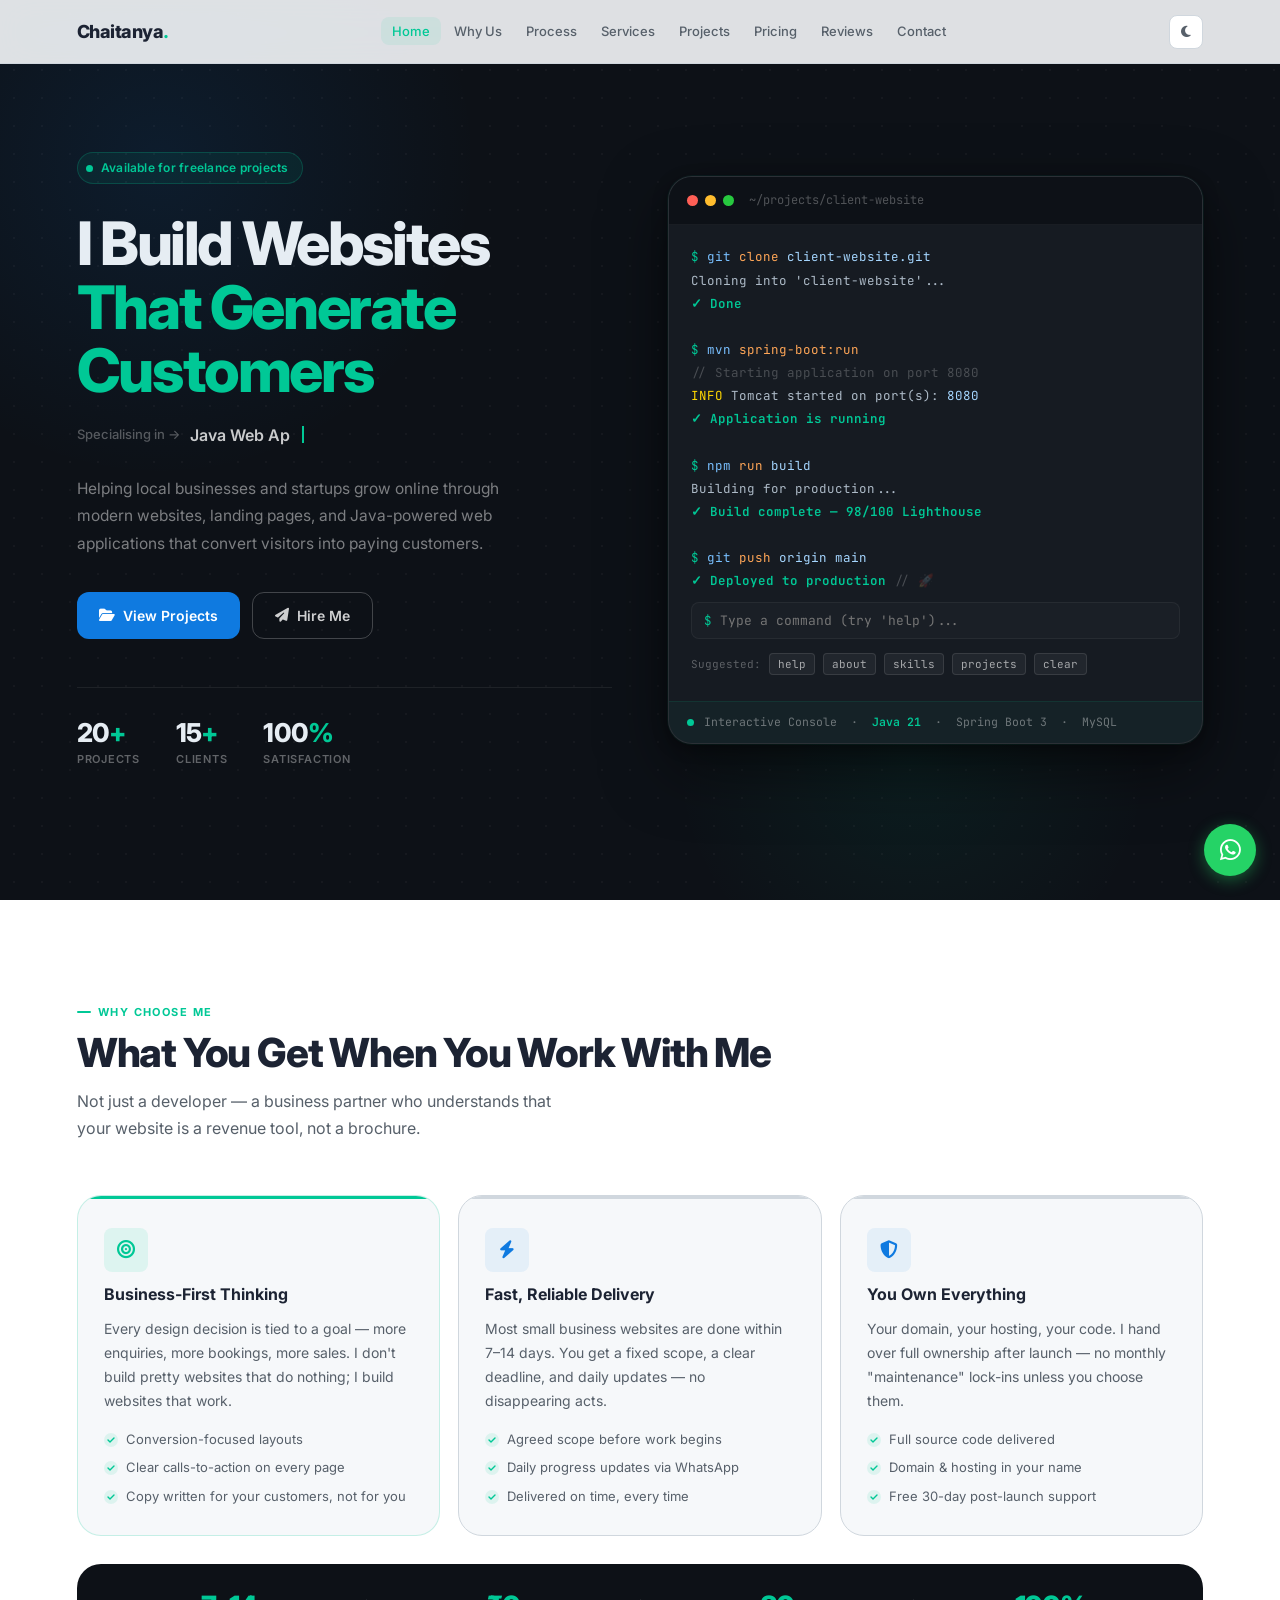
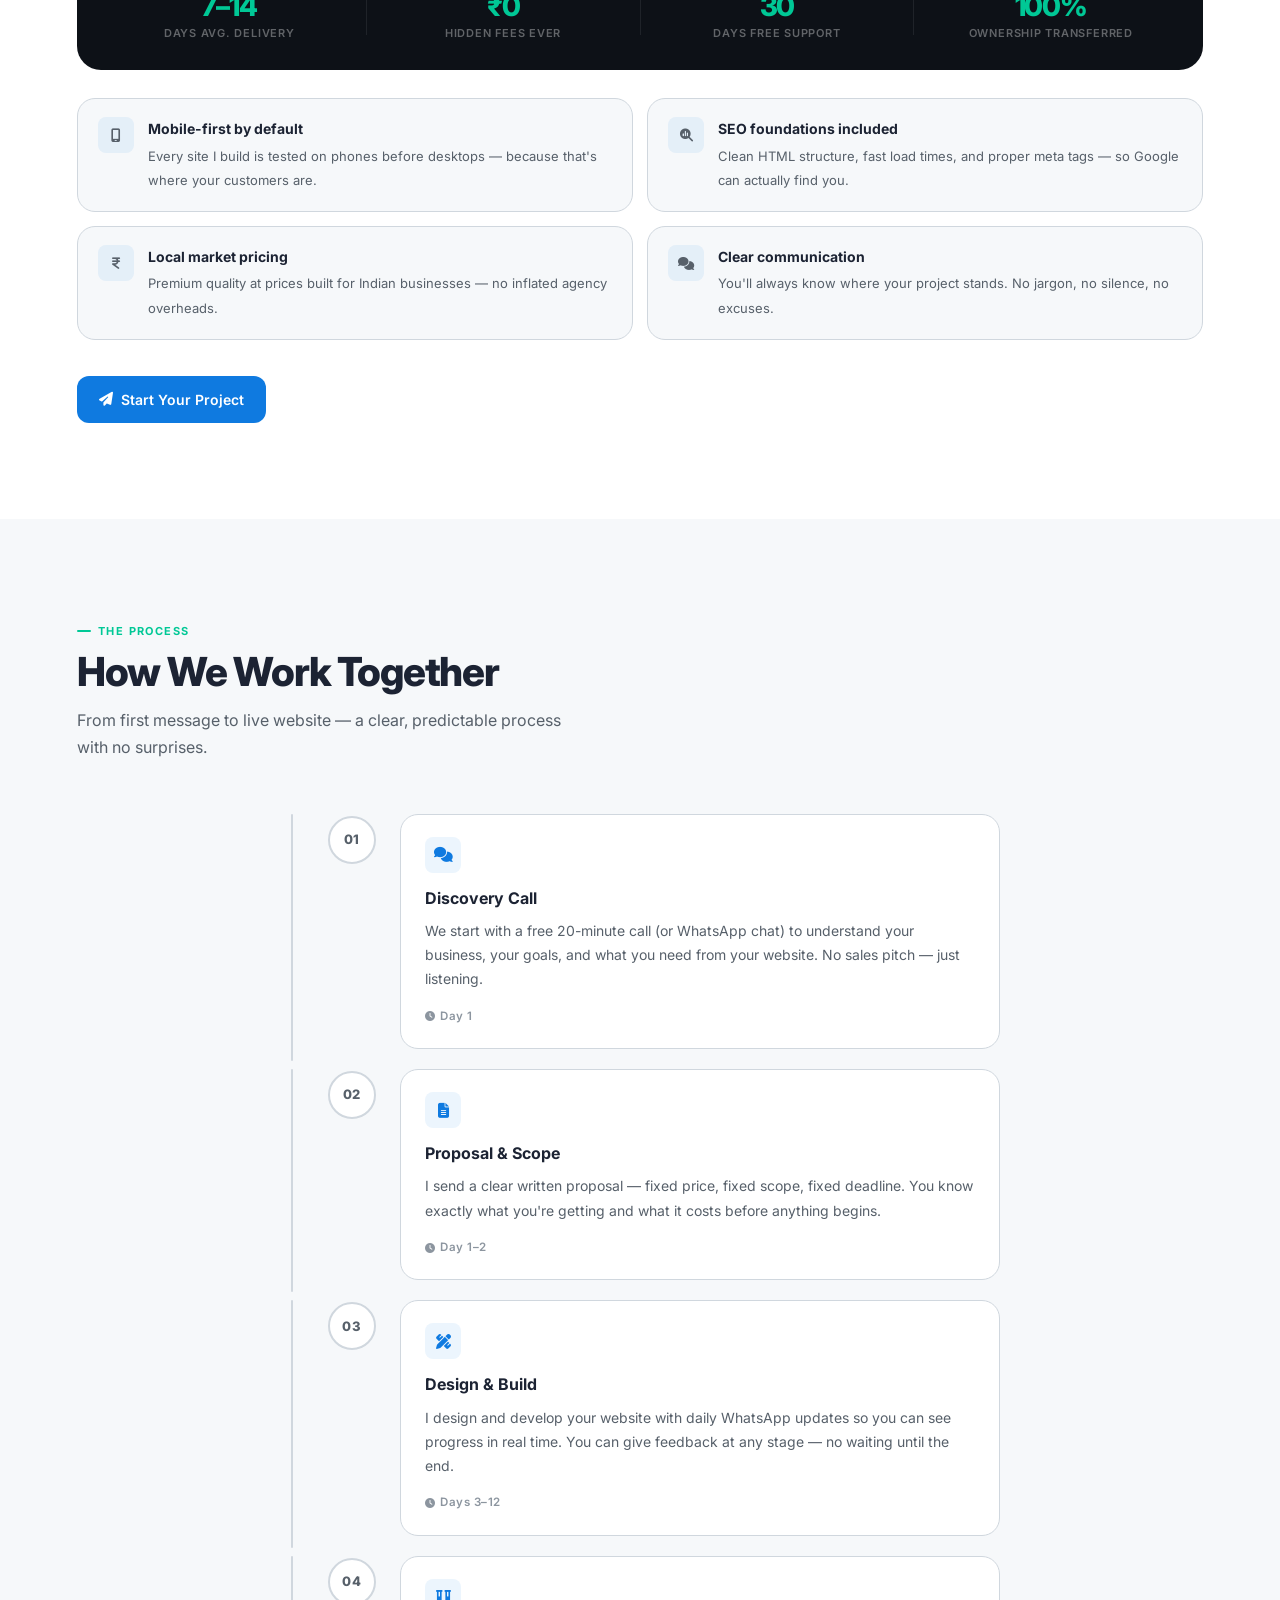
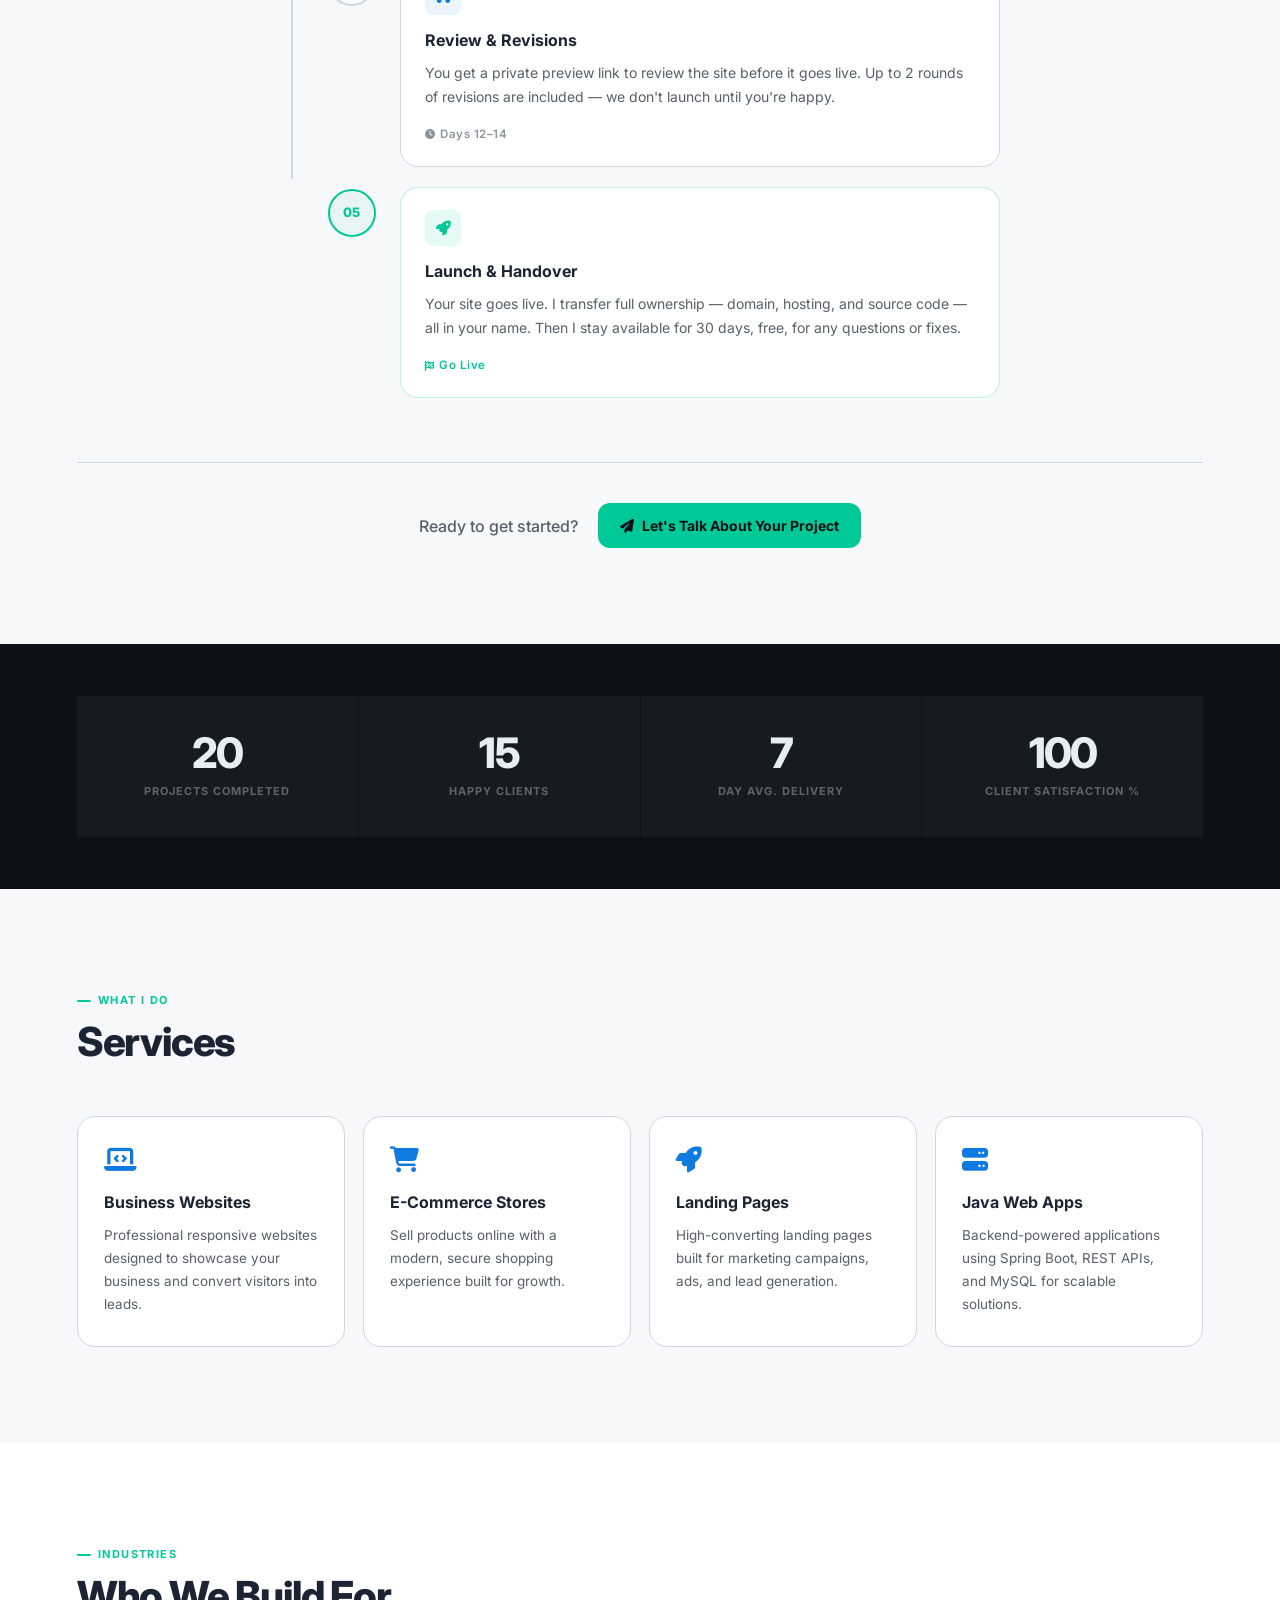
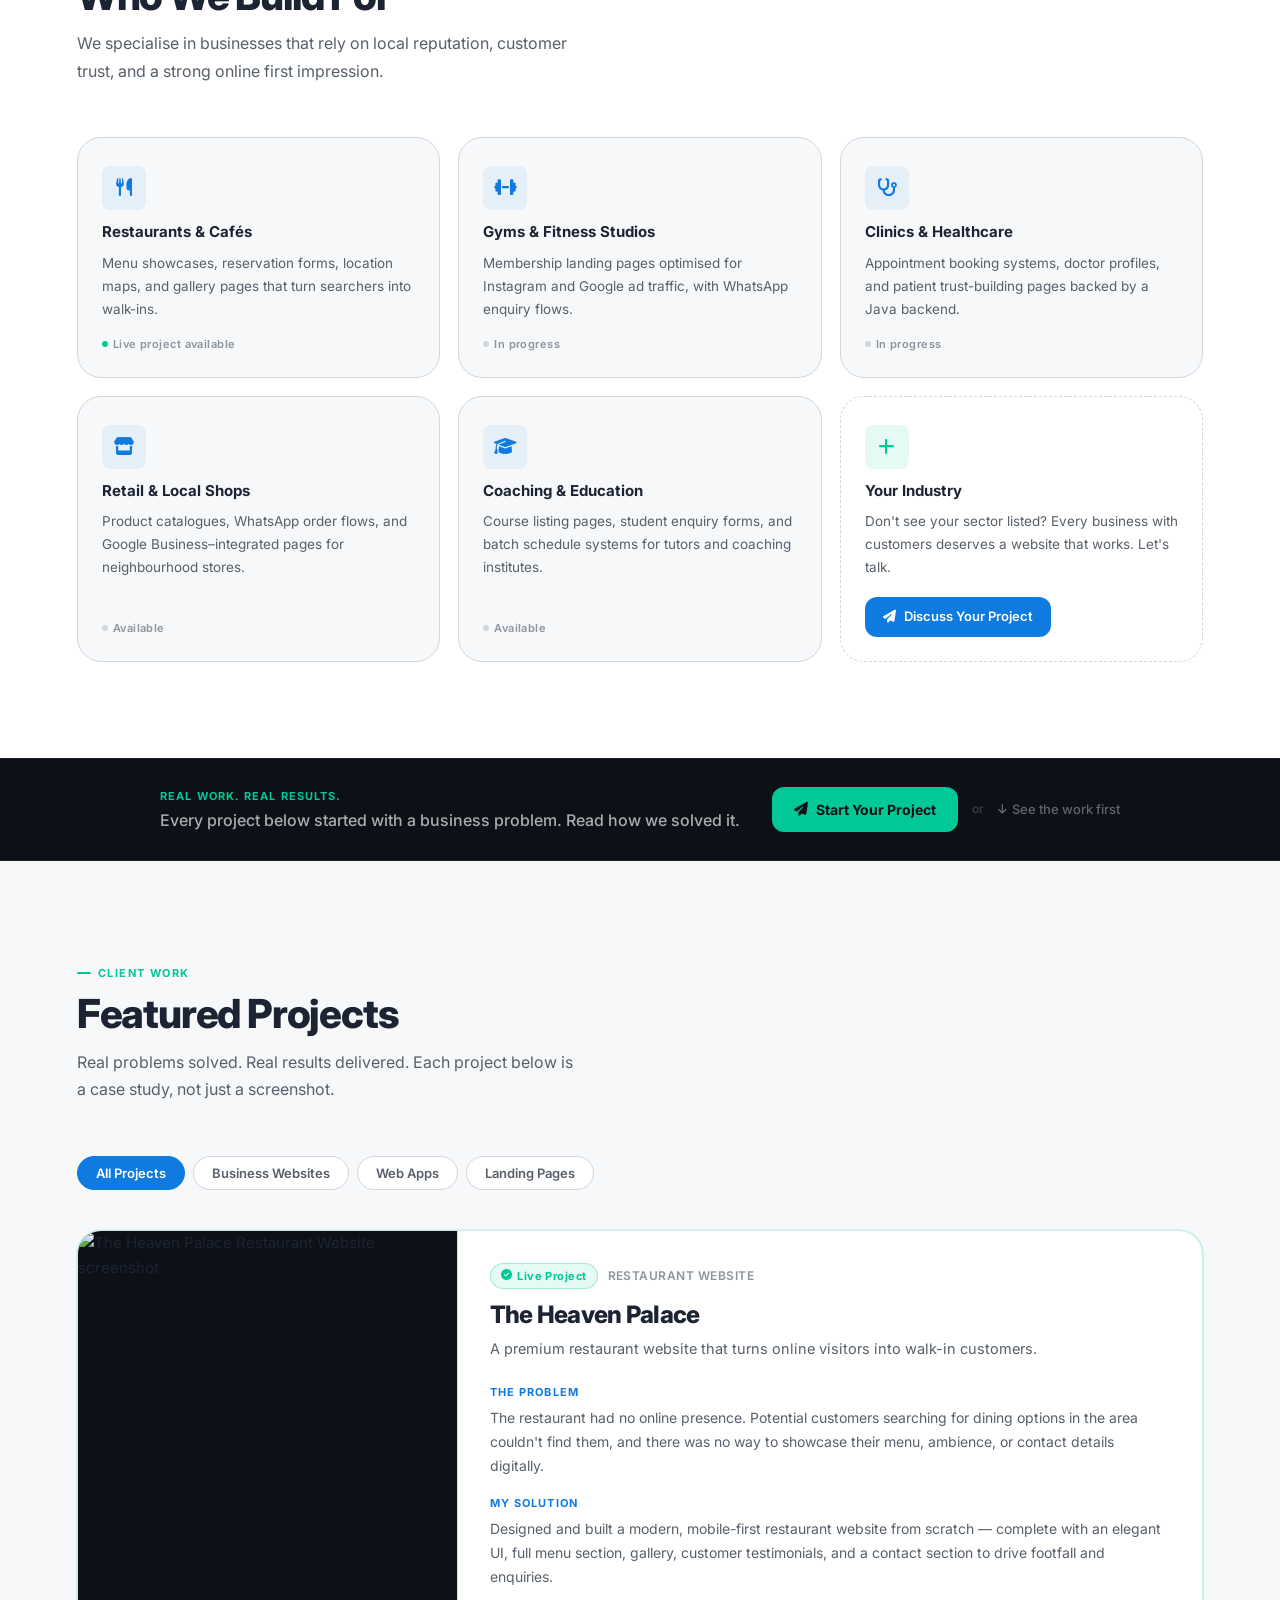
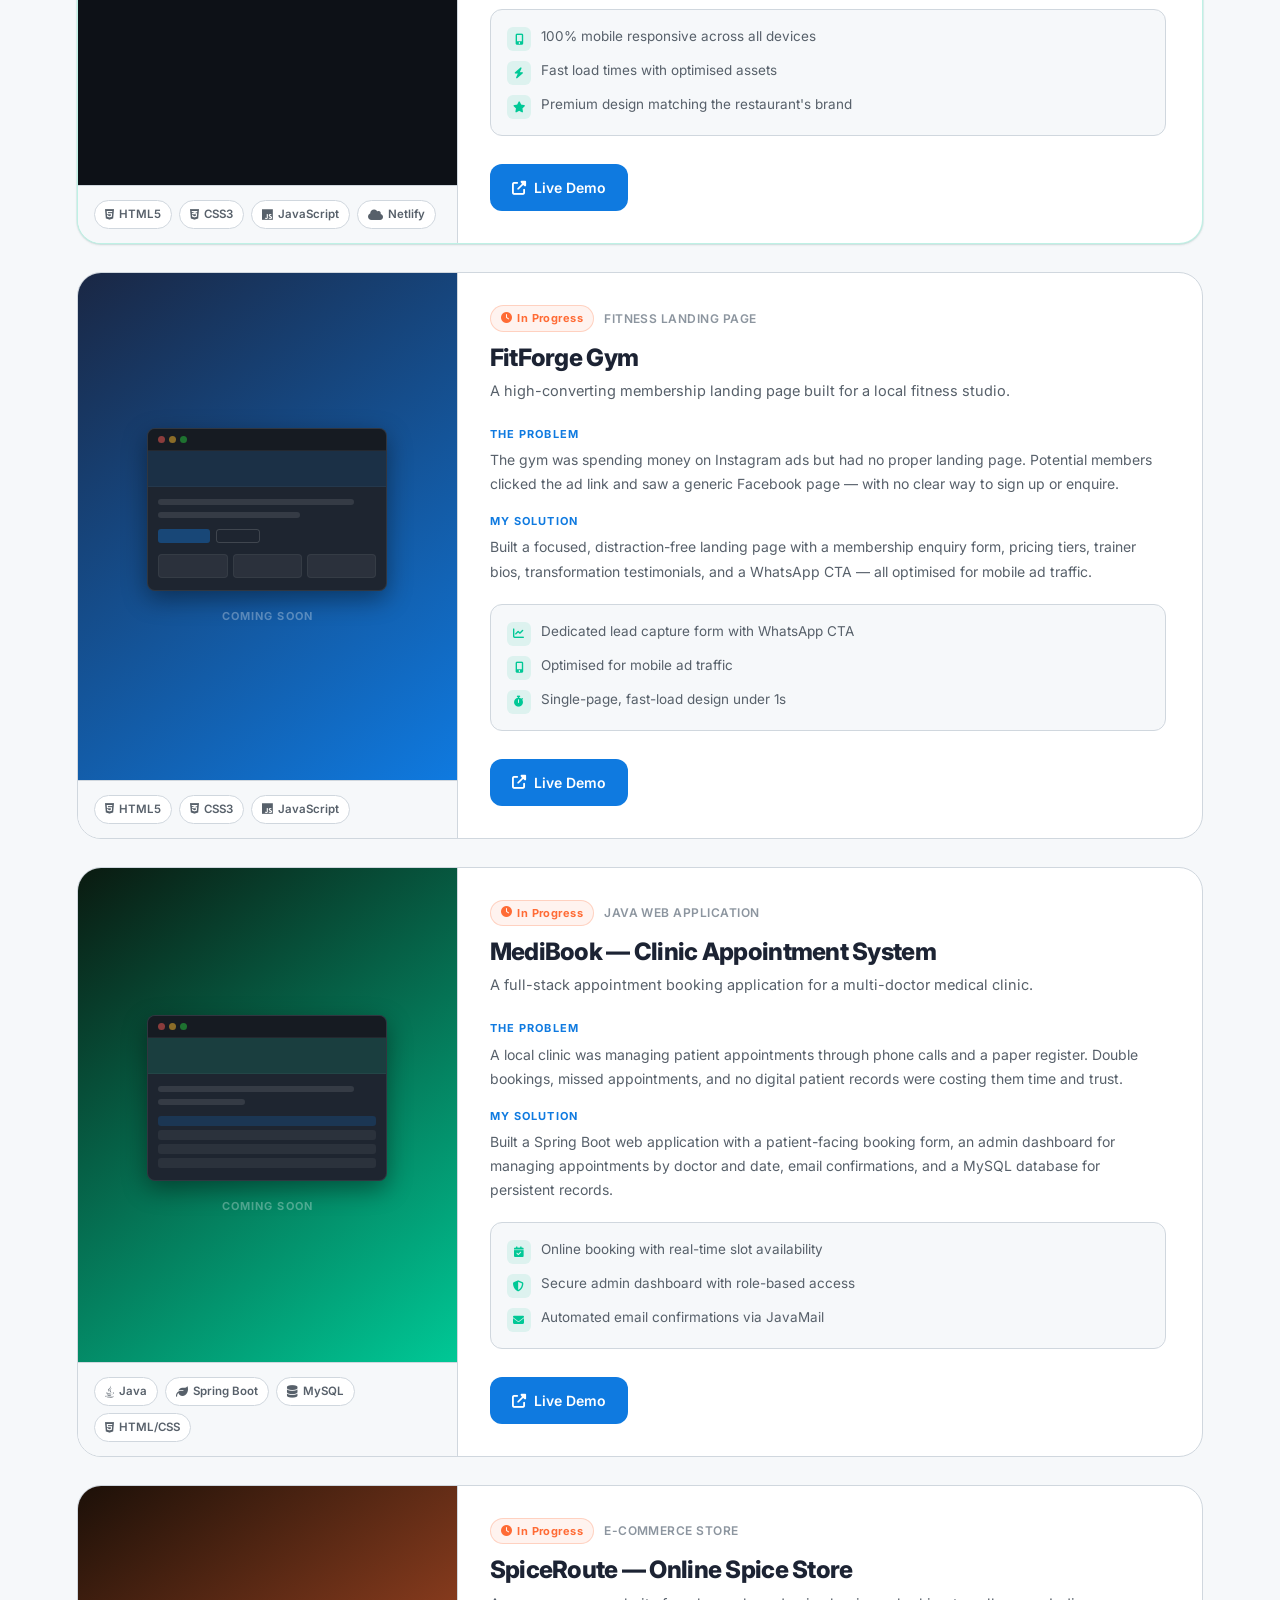
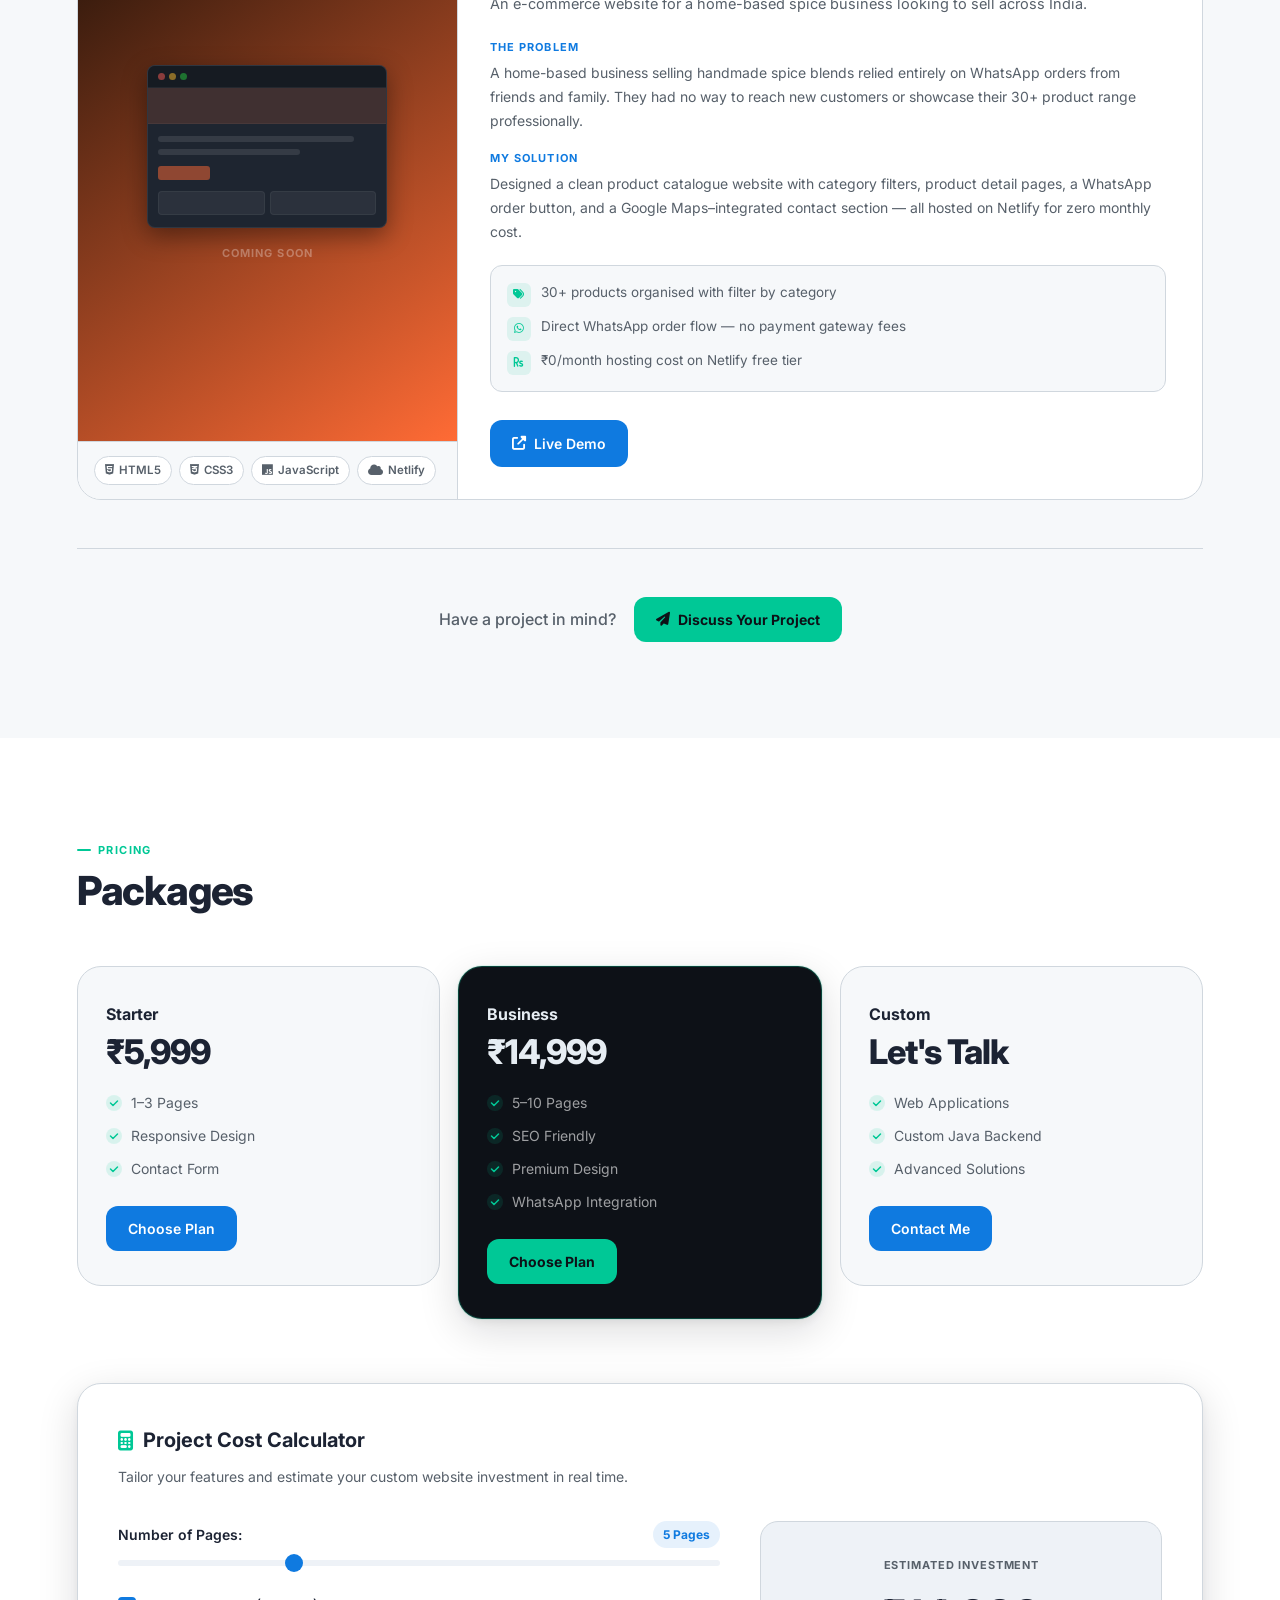
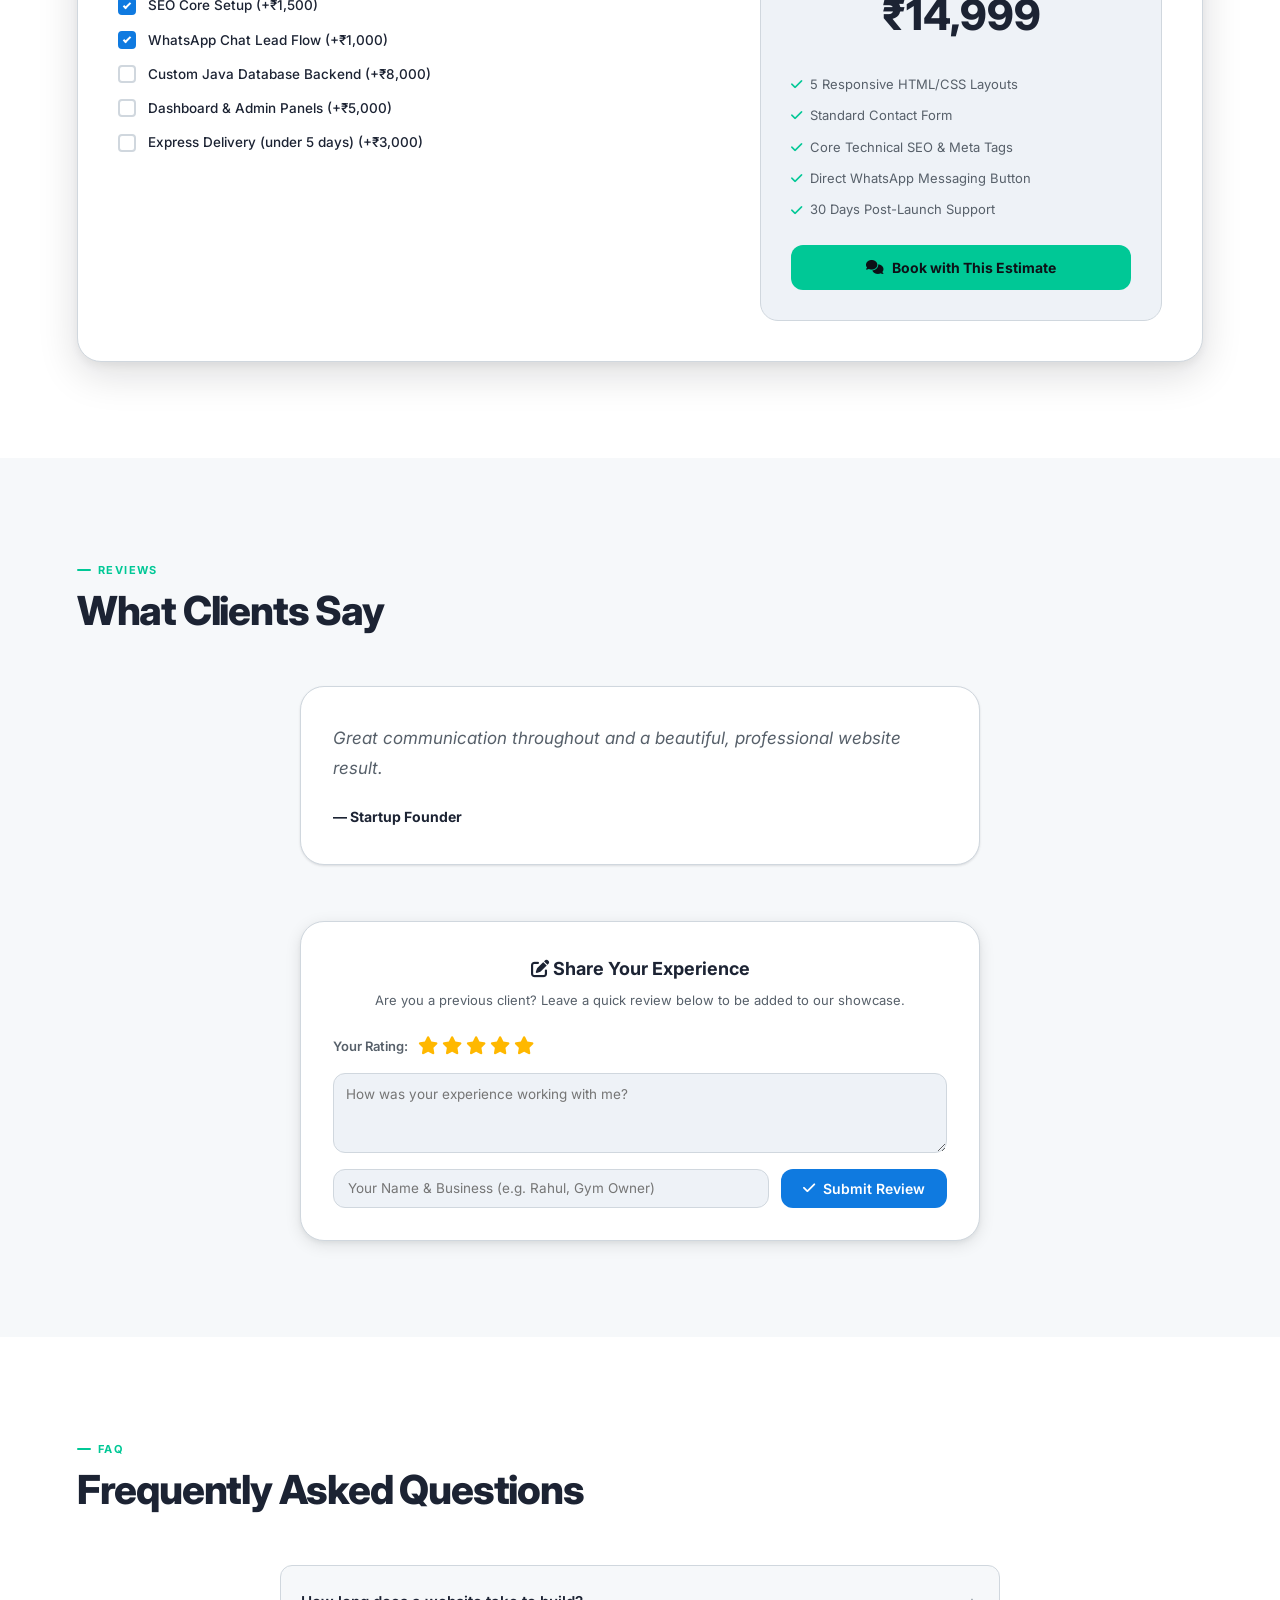
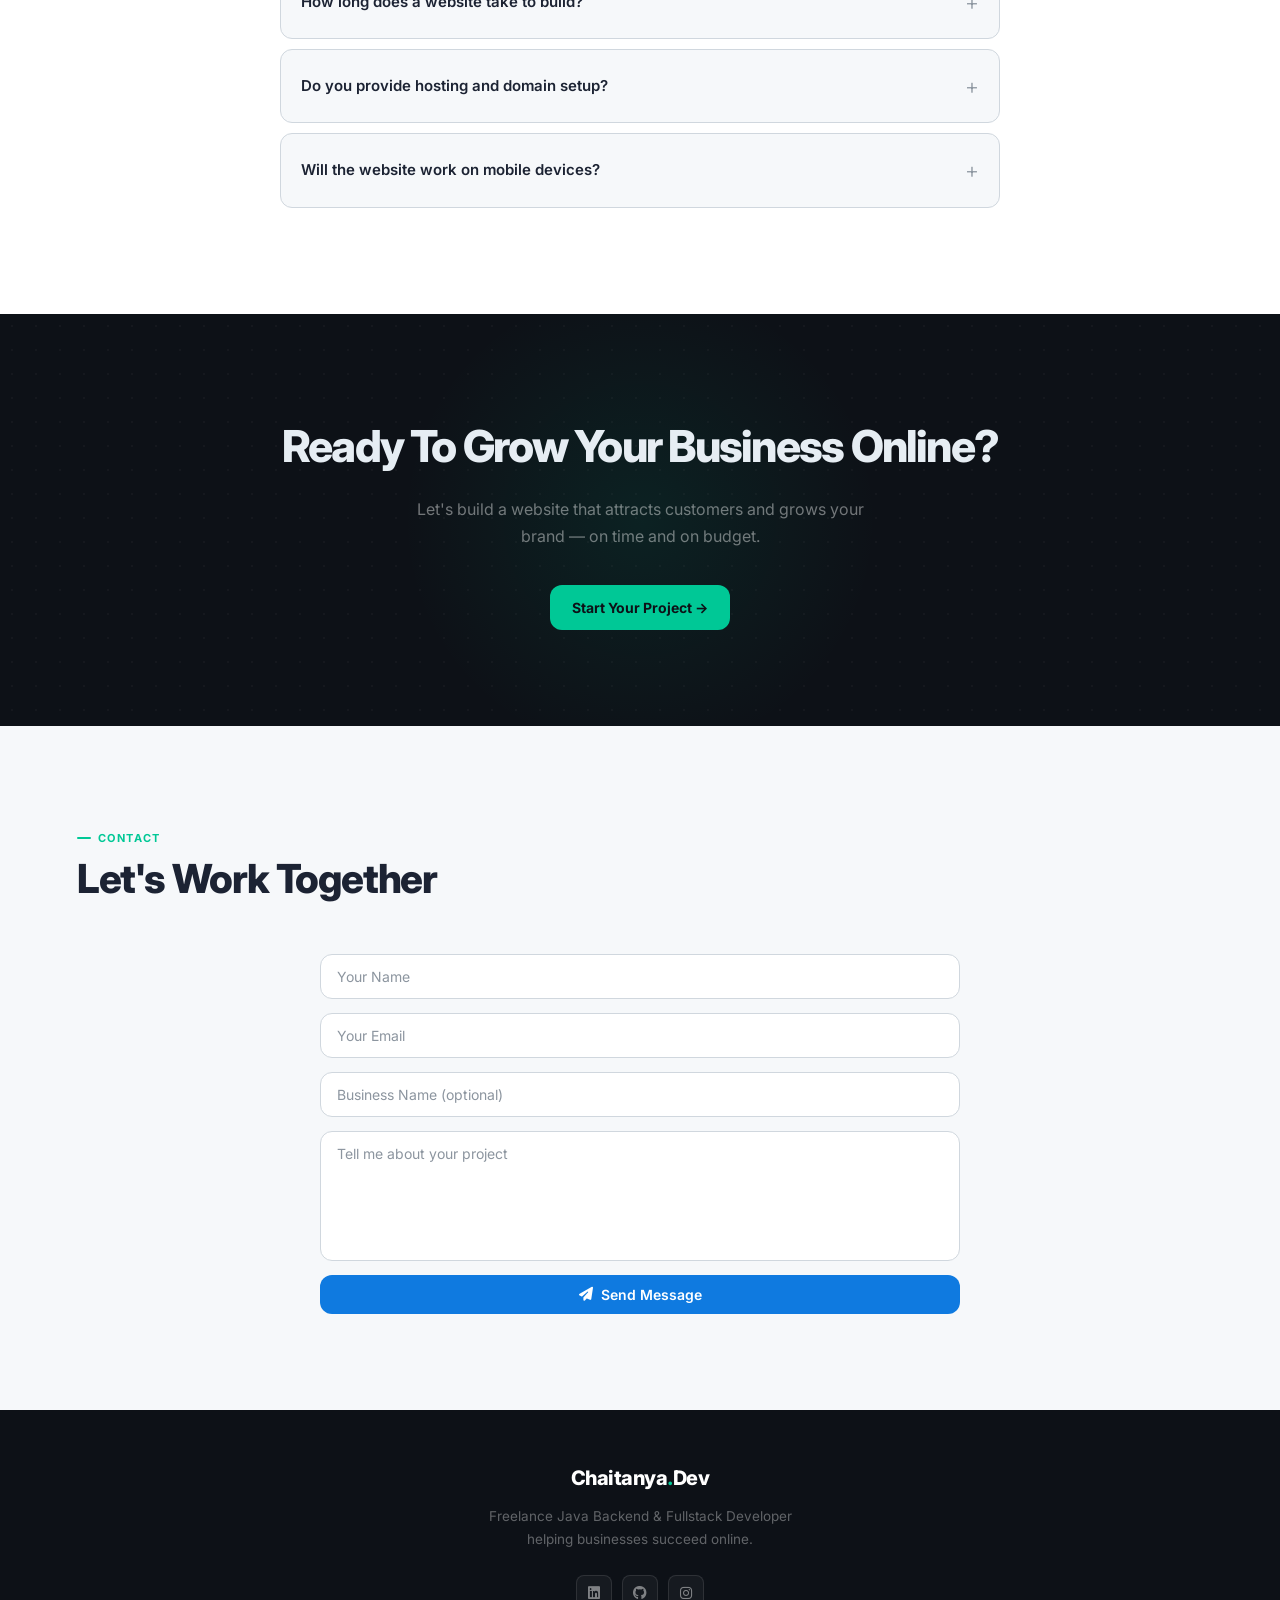
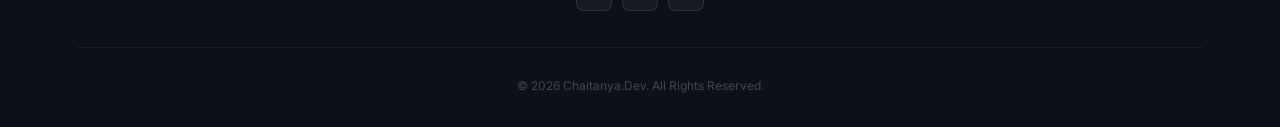
==== commit 59daf9a5: "Added the Github and LinkedIn button and made the Project Cost Calculator more responsive" ====
--- a/index.html
+++ b/index.html
@@ -68,7 +68,6 @@
                 <li><a href="#about">Why Us</a></li>
                 <li><a href="#process">Process</a></li>
                 <li><a href="#services">Services</a></li>
-                <li><a href="#skills">Skills</a></li>
                 <li><a href="#portfolio">Projects</a></li>
                 <li><a href="#pricing">Pricing</a></li>
                 <li><a href="#testimonial">Reviews</a></li>
@@ -76,19 +75,6 @@
             </ul>
 
             <div class="nav-actions">
-                <!-- ╔══════════════════════════════════════════════════════╗
-                     ║  RESUME: replace href with your actual PDF link.    ║
-                     ║  Recommended hosts: Google Drive (anyone with link) ║
-                     ║  or upload resume.pdf to this project folder.       ║
-                     ╚══════════════════════════════════════════════════════╝ -->
-                <a href="resume.pdf"
-                   target="_blank"
-                   rel="noopener"
-                   class="btn-resume"
-                   aria-label="Download Resume">
-                    <i class="fas fa-file-arrow-down"></i>
-                    <span>Resume</span>
-                </a>
                 <button id="themeBtn" aria-label="Toggle theme">
                     <i class="fas fa-moon"></i>
                 </button>
@@ -138,14 +124,6 @@
                 </a>
                 <a href="#contact" class="btn secondary">
                     <i class="fas fa-paper-plane"></i> Hire Me
-                </a>
-                <!-- Resume — same href as navbar button above -->
-                <a href="resume.pdf"
-                   target="_blank"
-                   rel="noopener"
-                   class="btn hero-resume-btn"
-                   aria-label="Download Resume">
-                    <i class="fas fa-file-arrow-down"></i> Resume
                 </a>
             </div>
 
@@ -510,29 +488,7 @@
 
     </section>
 
-    <!-- =========================================================
-         SKILLS
-    ========================================================== -->
-    <section id="skills">
-
-        <div class="section-header">
-            <div class="section-tag">Built With</div>
-            <h2>Tools That Deliver Results</h2>
-            <p class="section-sub">Every technology we use is chosen because it builds faster, loads faster, and costs you less to maintain.</p>
-        </div>
-
-        <div class="skills-grid">
-
-            <div class="skill"><i class="fab fa-html5" style="color:#E34F26"></i><h4>HTML5</h4></div>
-            <div class="skill"><i class="fab fa-css3-alt" style="color:#1572B6"></i><h4>CSS3</h4></div>
-            <div class="skill"><i class="fab fa-js" style="color:#F7DF1E"></i><h4>JavaScript</h4></div>
-            <div class="skill"><i class="fab fa-java" style="color:#007396"></i><h4>Java</h4></div>
-            <div class="skill"><i class="fas fa-leaf" style="color:#6DB33F"></i><h4>Spring Boot</h4></div>
-            <div class="skill"><i class="fas fa-database" style="color:#4479A1"></i><h4>MySQL</h4></div>
-
-        </div>
-
-    </section>
+
 
     <!-- =========================================================
          INDUSTRIES WE SERVE
@@ -1217,8 +1173,8 @@
             <p>Freelance Java Backend &amp; Fullstack Developer helping businesses succeed online.</p>
 
             <div class="socials">
-                <a href="#" aria-label="LinkedIn"><i class="fab fa-linkedin"></i></a>
-                <a href="#" aria-label="GitHub"><i class="fab fa-github"></i></a>
+                <a href="https://www.linkedin.com/in/chaitanyakhowal/" target="_blank" rel="noopener" aria-label="LinkedIn"><i class="fab fa-linkedin"></i></a>
+                <a href="https://github.com/ChaitanyaKhowal" target="_blank" rel="noopener" aria-label="GitHub"><i class="fab fa-github"></i></a>
                 <a href="#" aria-label="Instagram"><i class="fab fa-instagram"></i></a>
             </div>
 
--- a/style.css
+++ b/style.css
@@ -2580,6 +2580,18 @@
   }
 }
 
+@media (max-width: 480px) {
+  .price-estimator {
+    padding: 24px 16px;
+    margin-top: 32px;
+    border-radius: var(--r-lg);
+  }
+  .estimator-summary {
+    padding: 20px 16px;
+    gap: 16px;
+  }
+}
+
 /* ============================================================
    TESTIMONIAL SUBMISSION FORM STYLES
    ============================================================ */
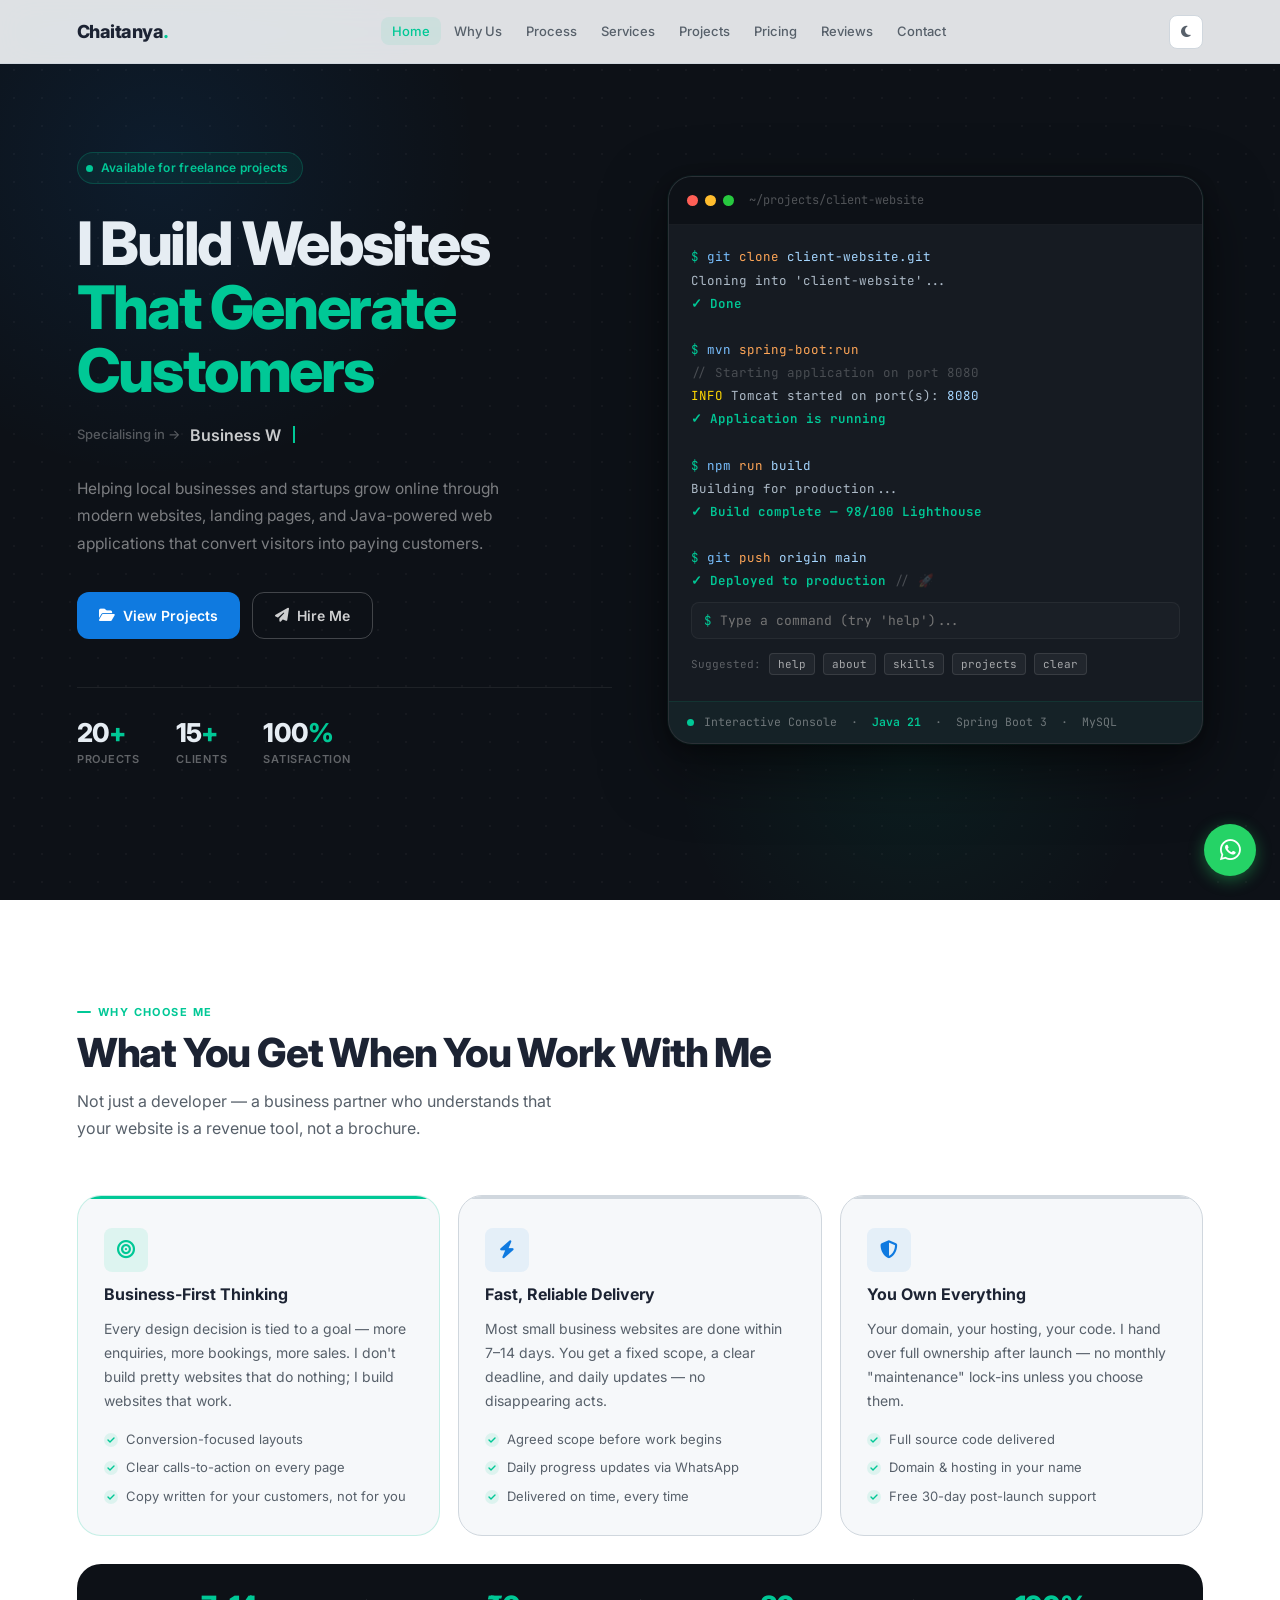
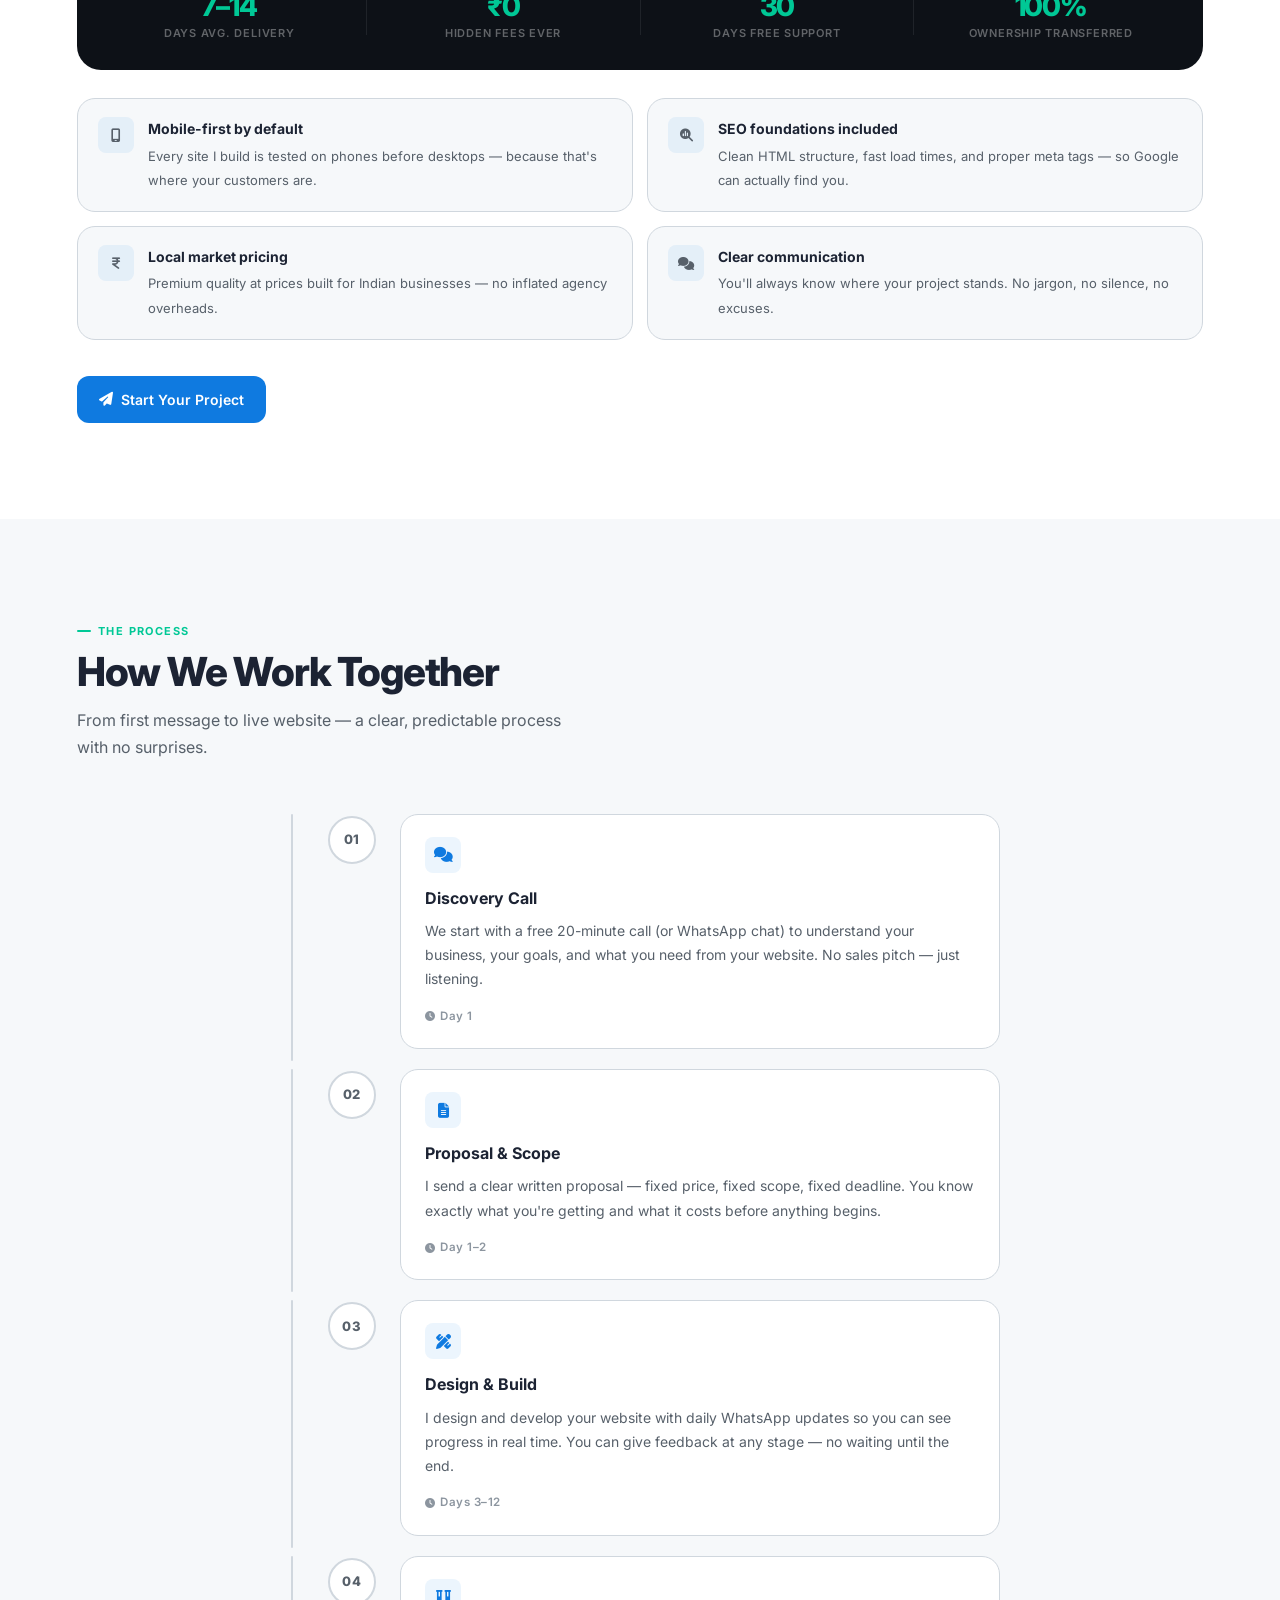
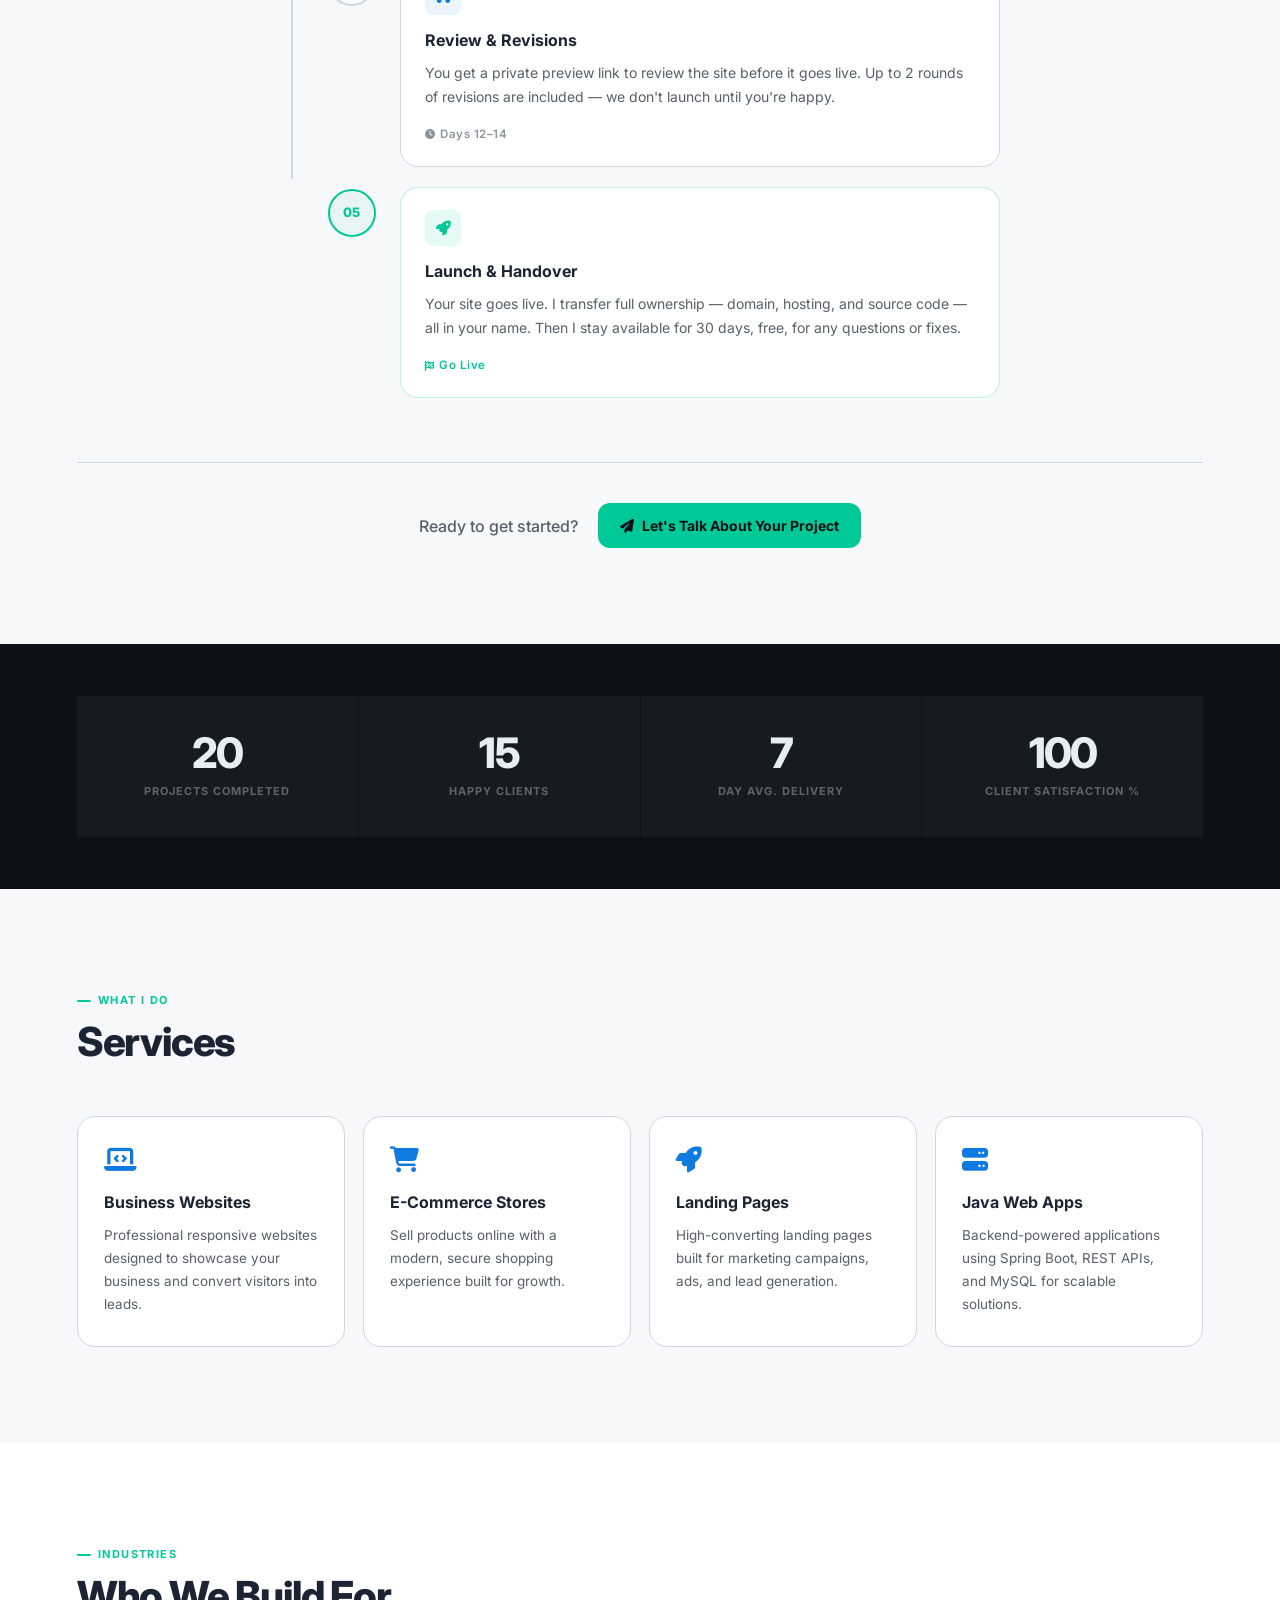
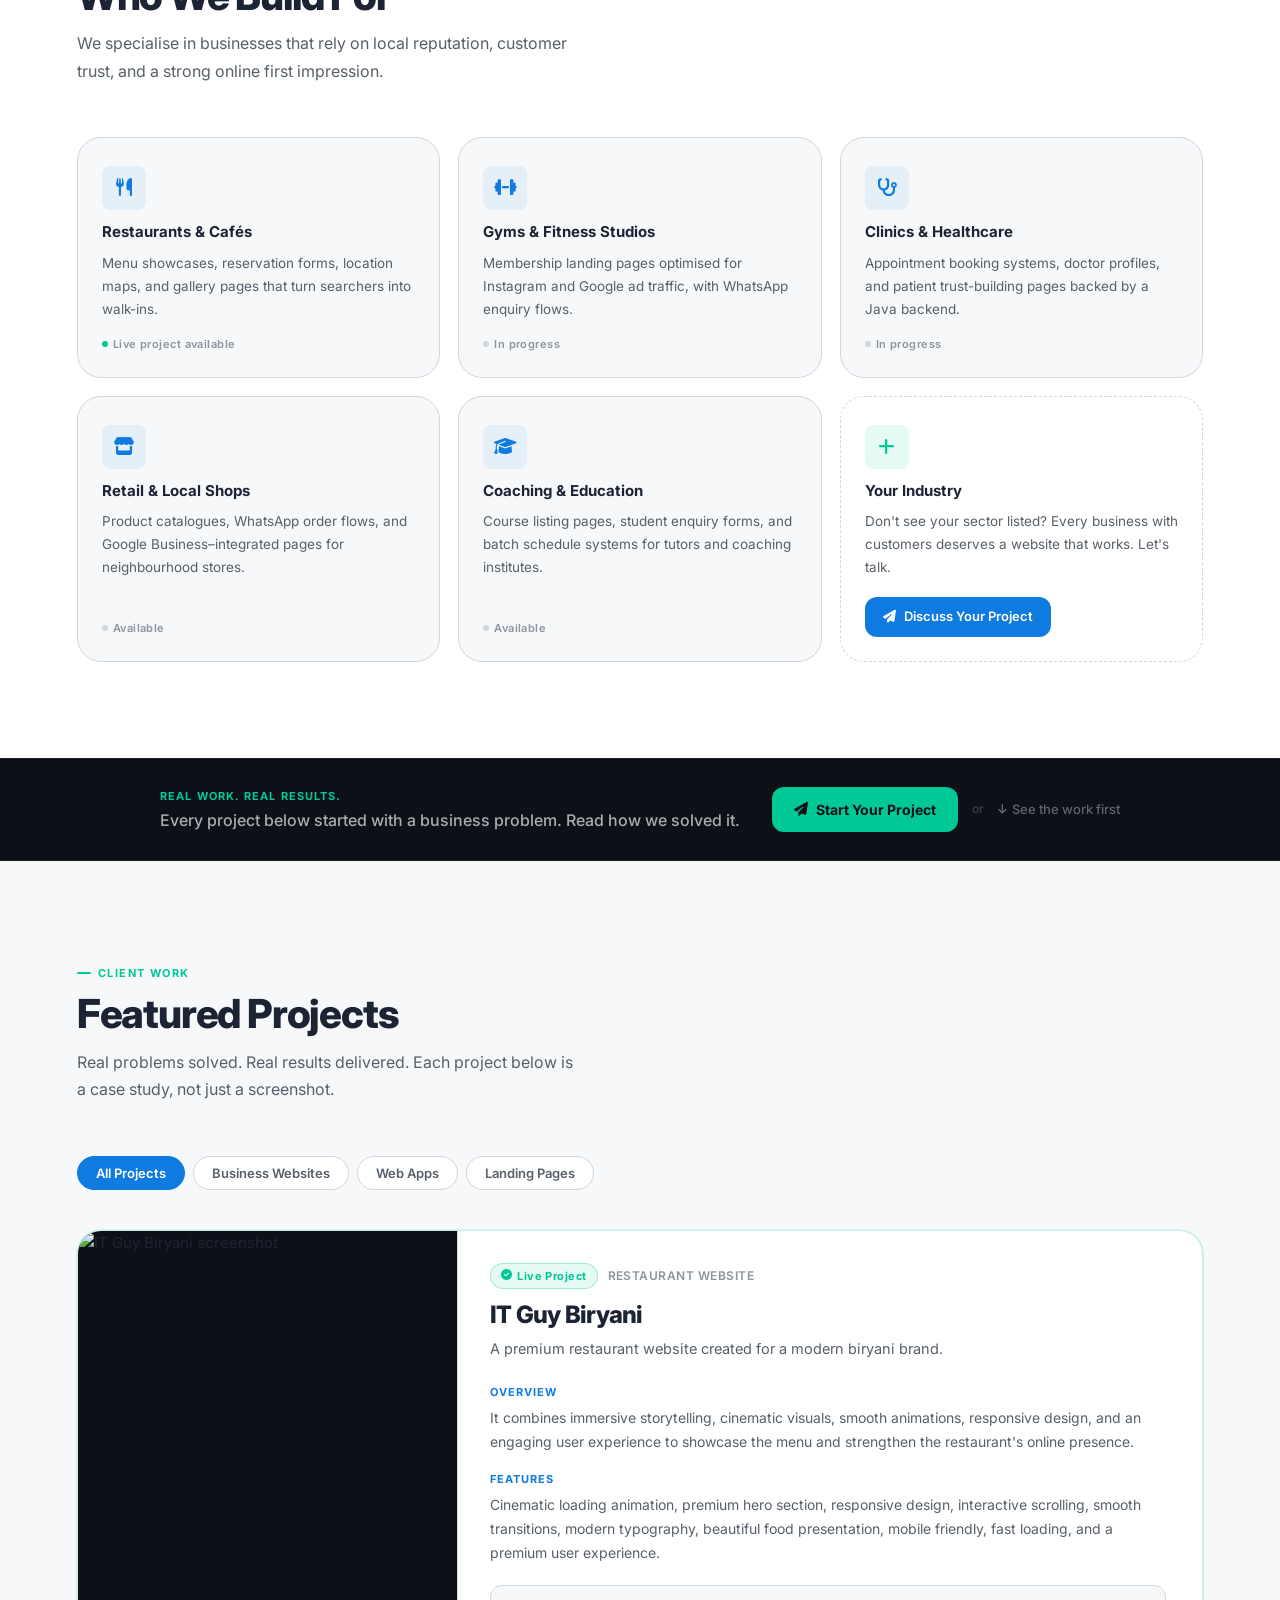
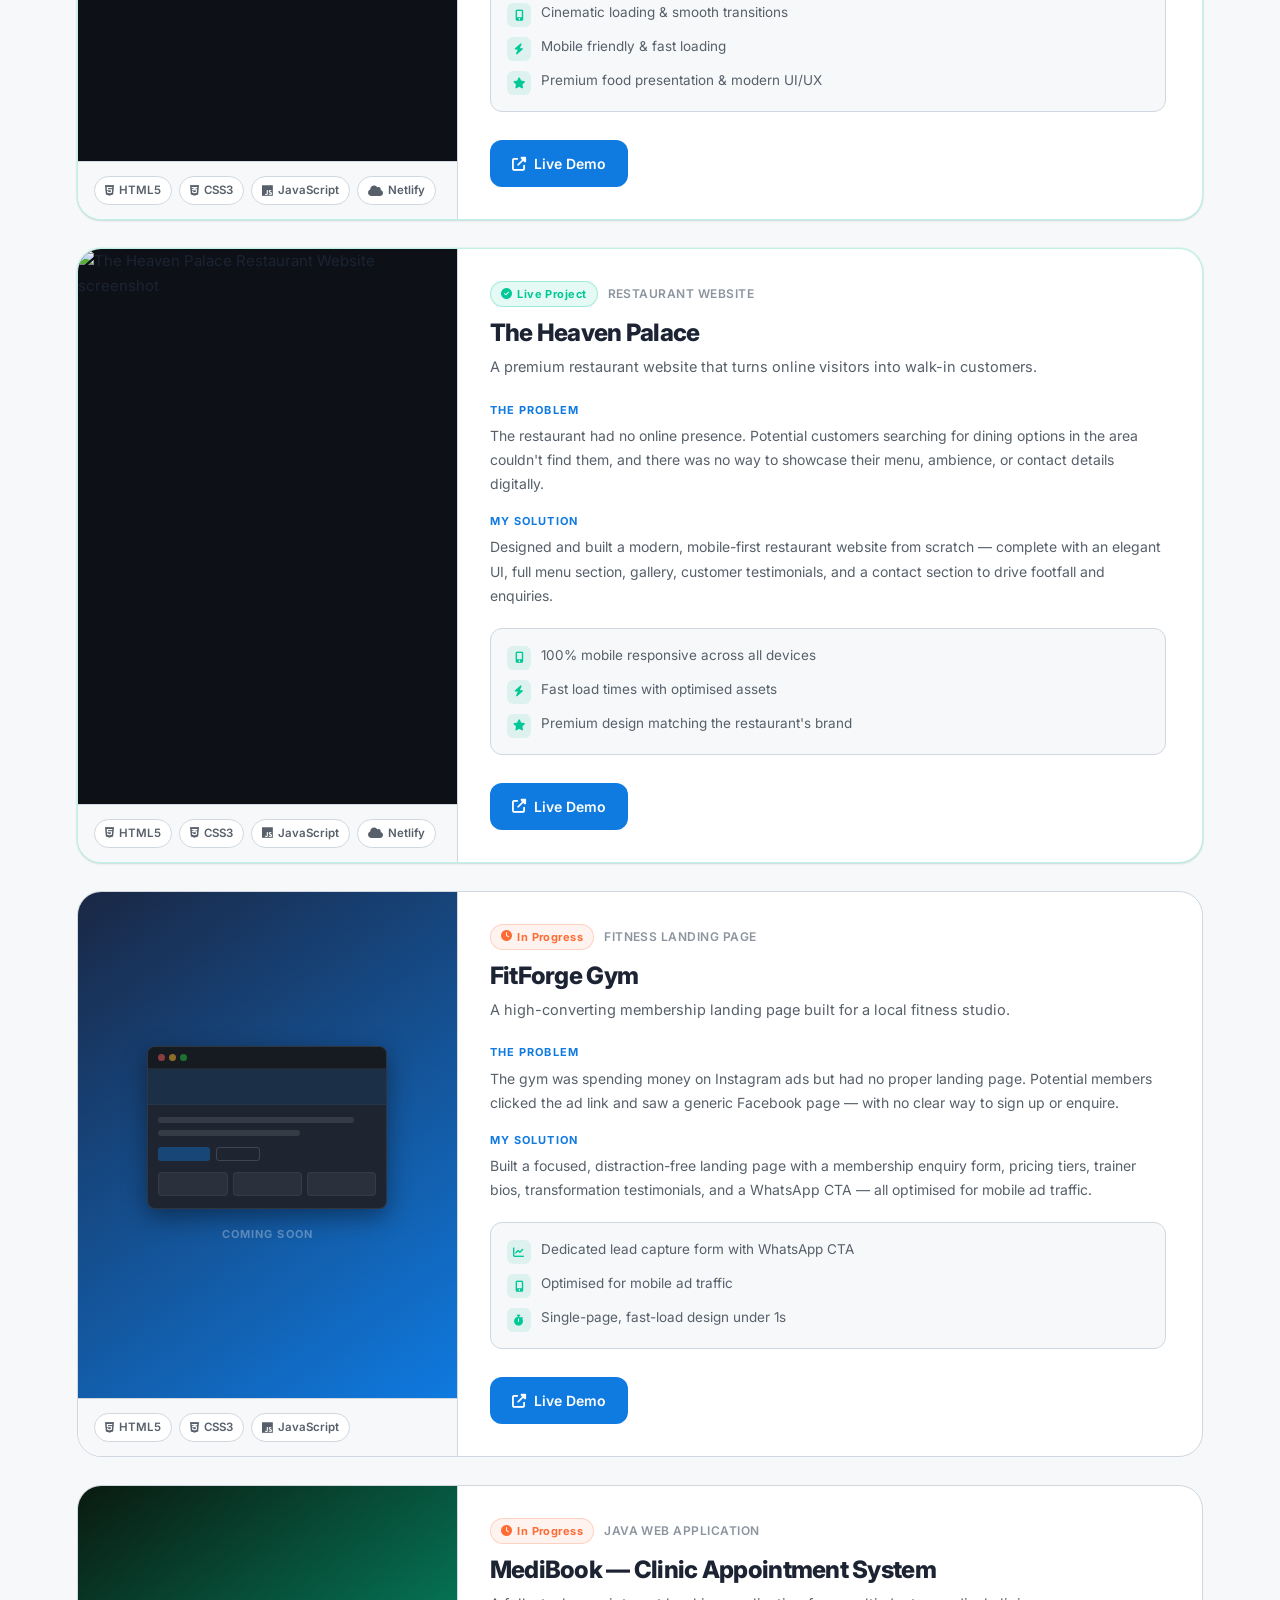
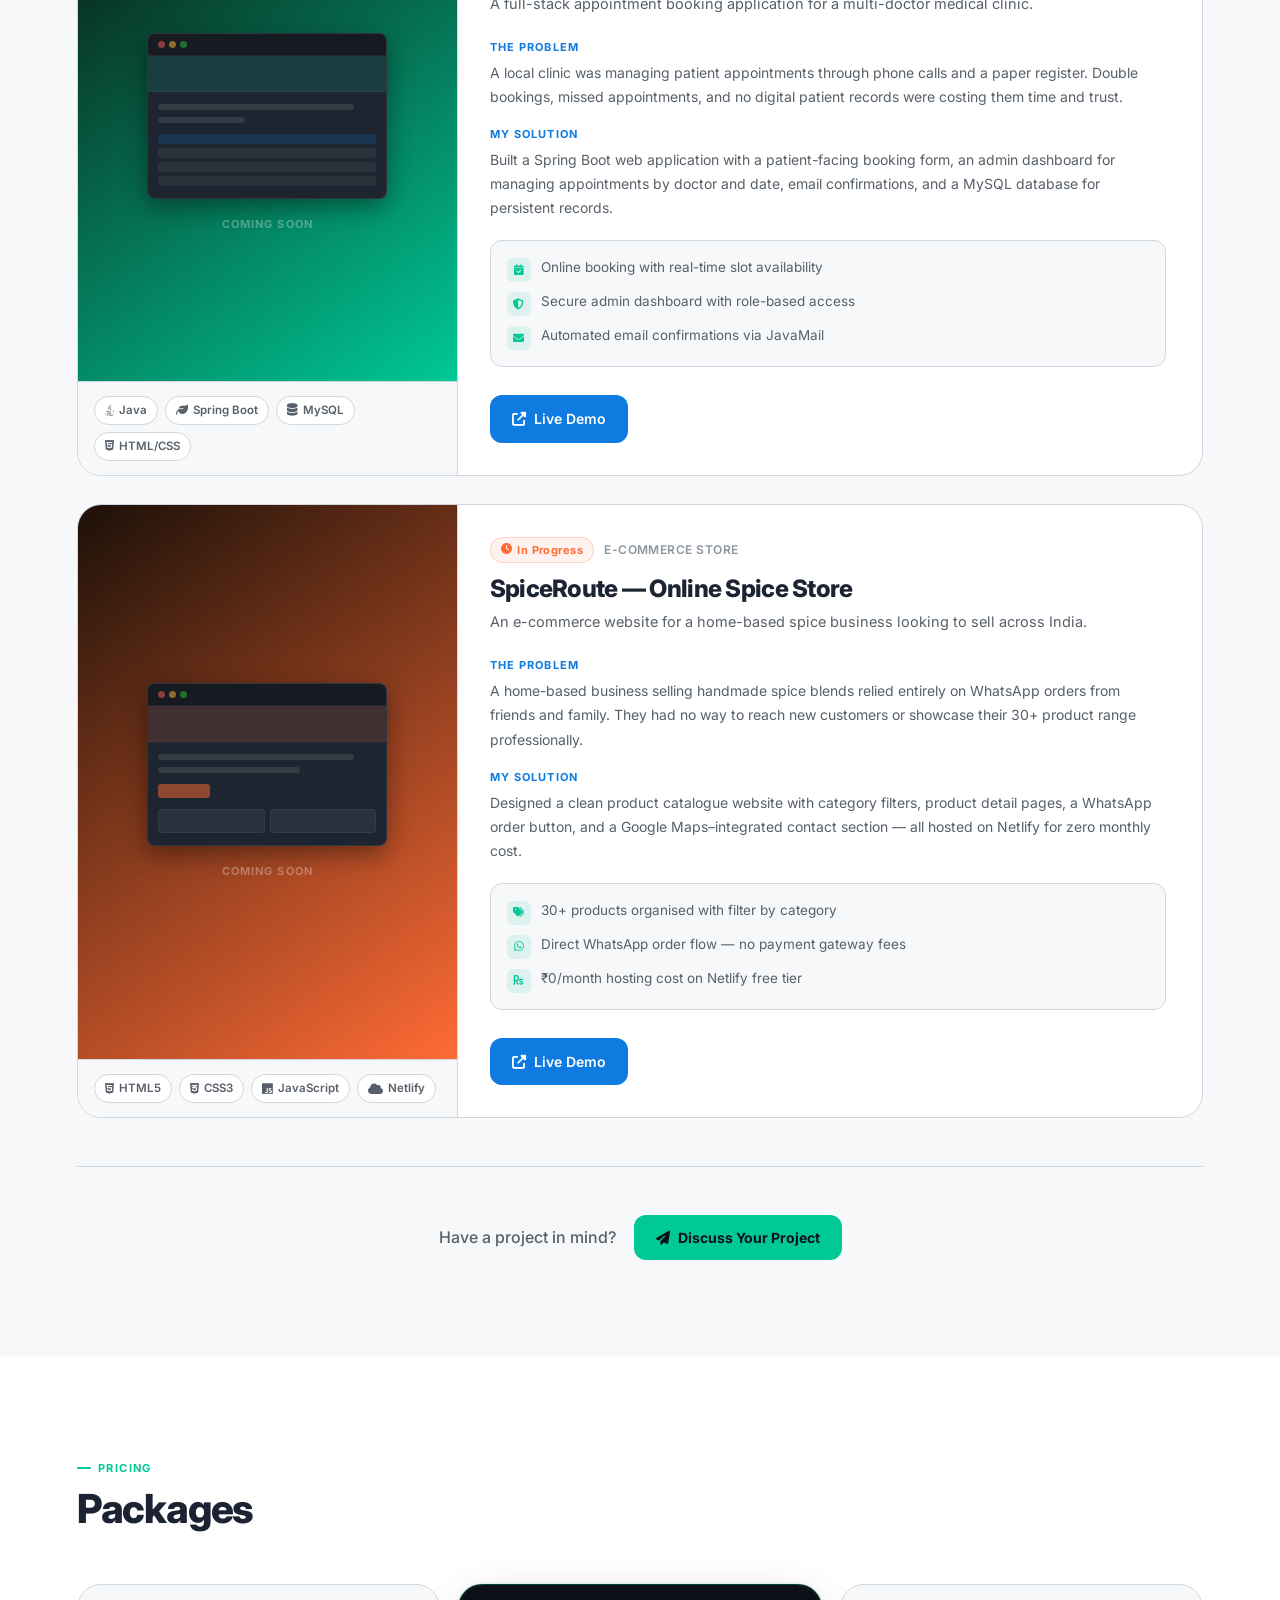
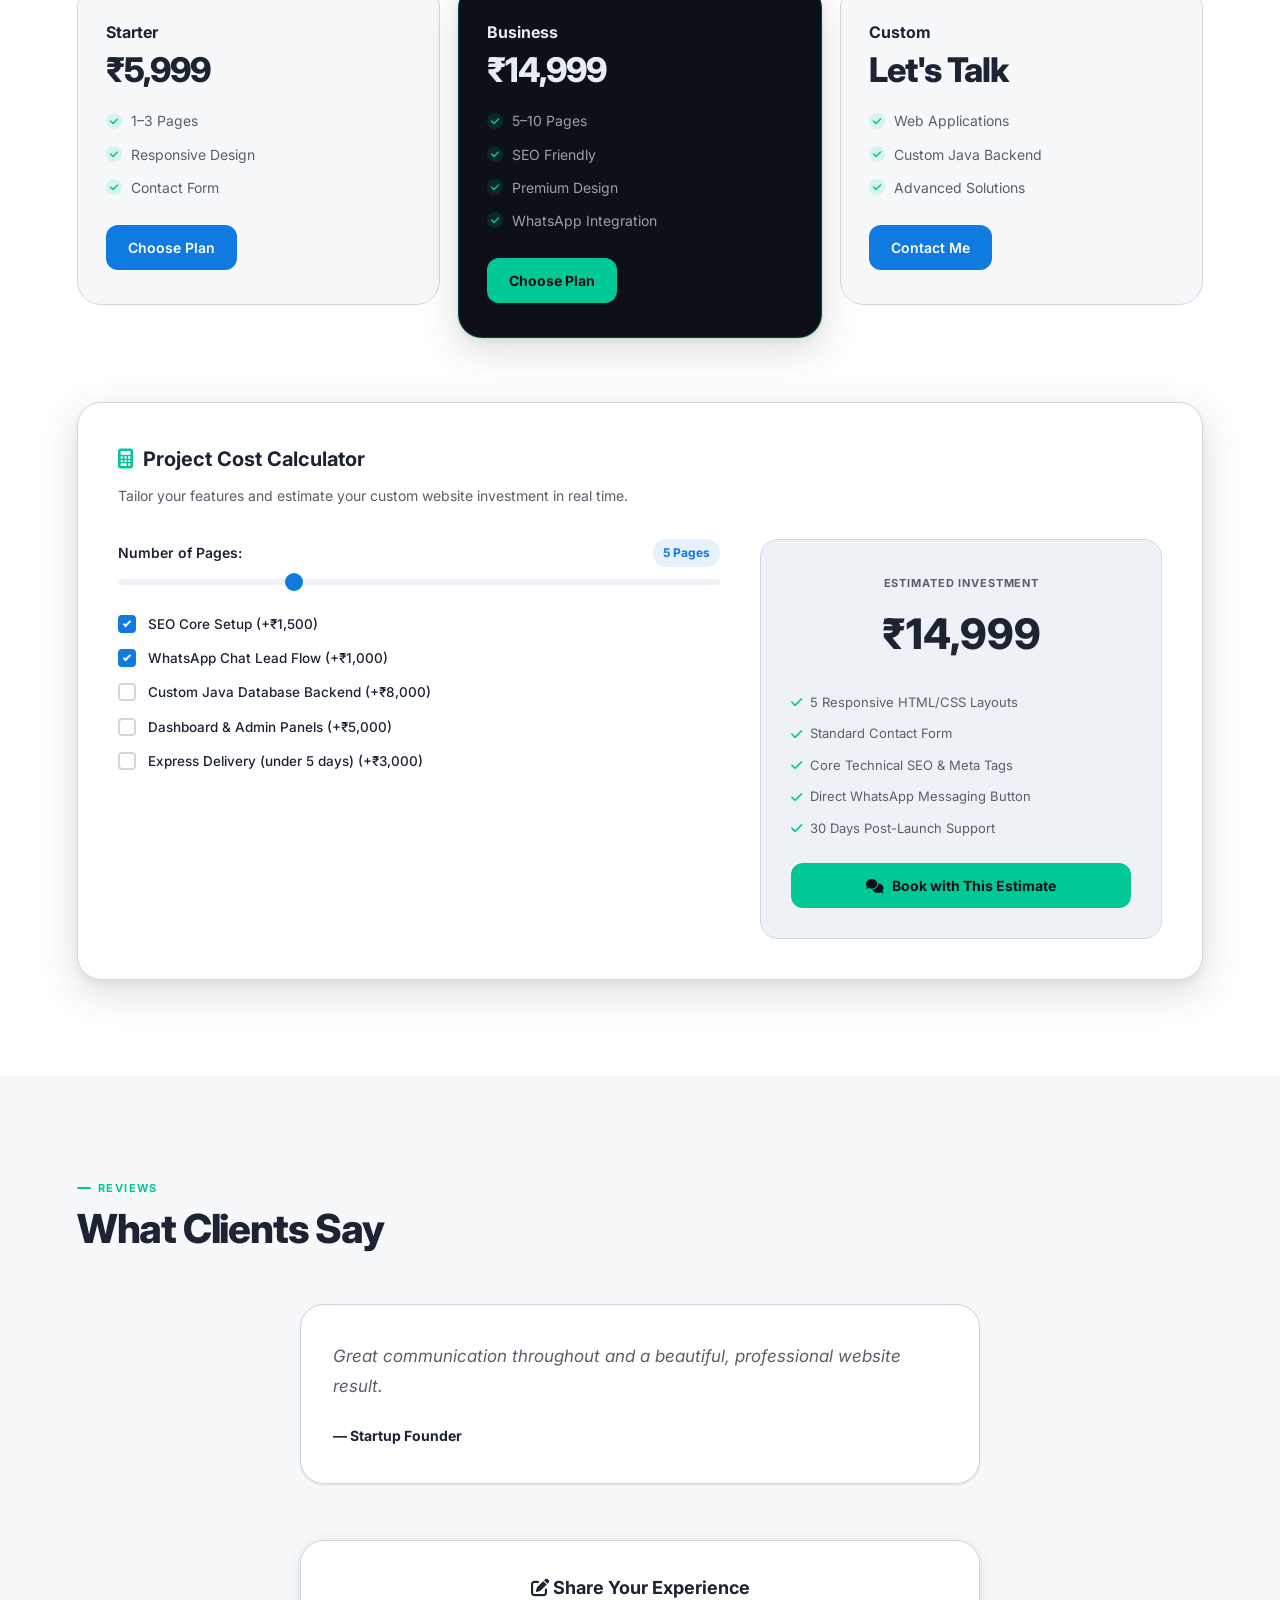
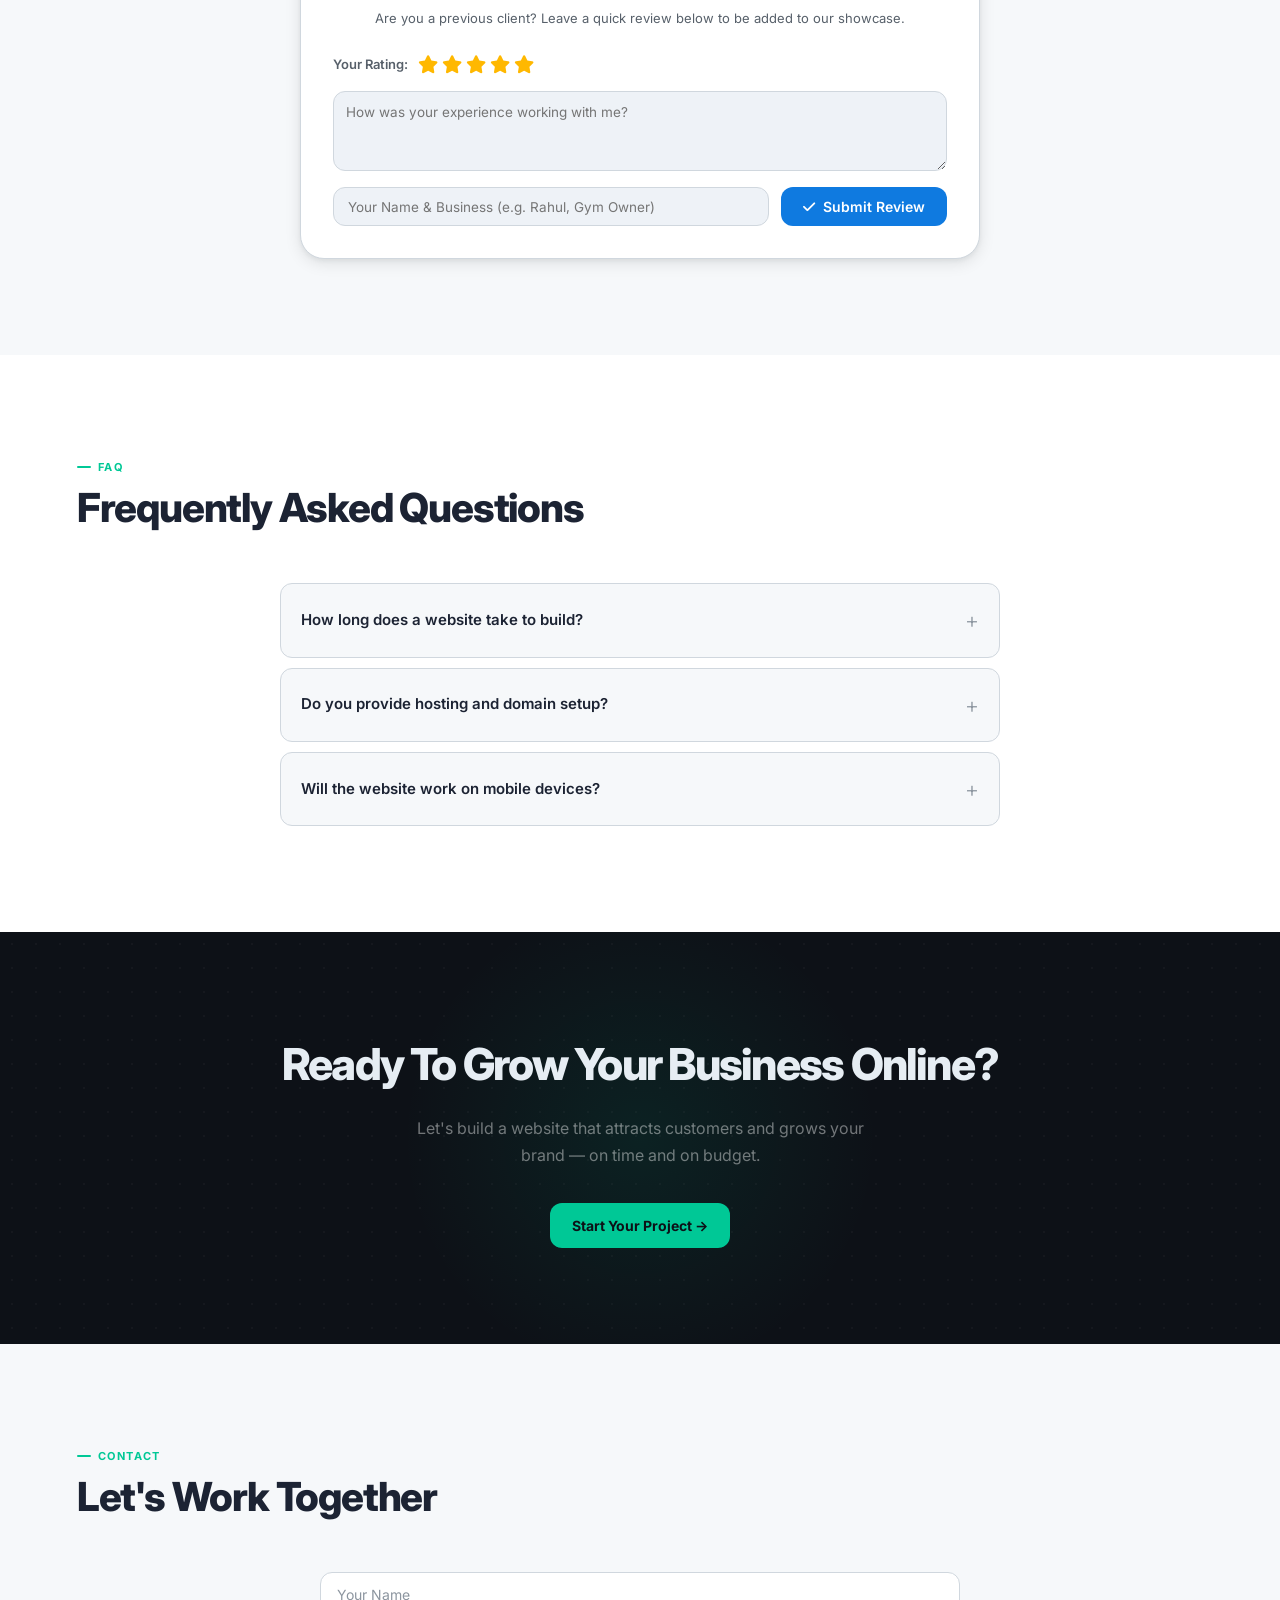
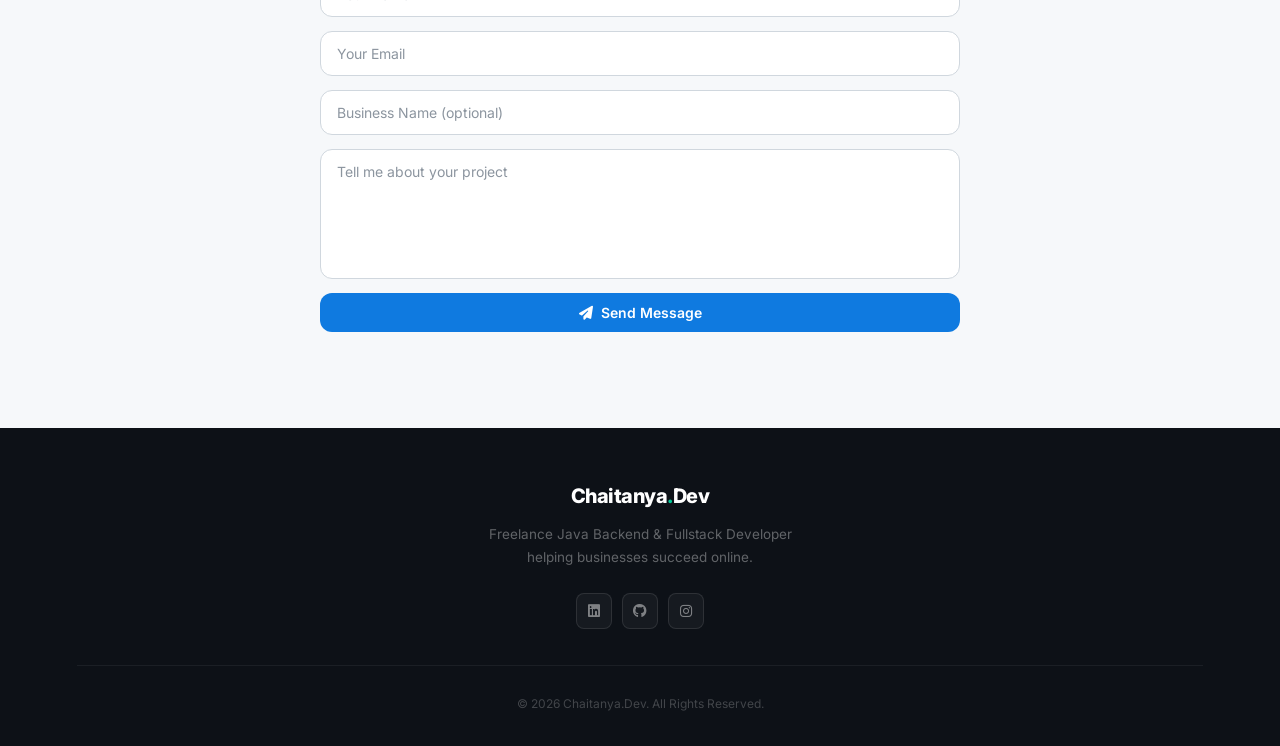
==== commit a533eebc: "IT Guy Biryani added in the Project Section" ====
--- a/index.html
+++ b/index.html
@@ -593,6 +593,83 @@
 
         <!-- ── CASE STUDY LIST ──────────────────────────────── -->
         <div class="cs-list">
+
+            <!-- ── IT GUY BIRYANI (REAL) ──────────────── -->
+            <article class="cs-card cs-featured" data-category="website">
+
+                <div class="cs-image-col">
+                    <div class="cs-thumb">
+                        <!-- Live screenshot via microlink.io embed -->
+                        <img
+                            src="https://api.microlink.io/?url=https%3A%2F%2Fit-guy-biryani.netlify.app%2F&screenshot=true&meta=false&embed=screenshot.url"
+                            alt="IT Guy Biryani screenshot"
+                            loading="lazy"
+                            onerror="this.src='https://images.unsplash.com/photo-1633945274405-b6c8069047b0?w=800&q=80';this.onerror=null">
+                        <div class="cs-thumb-overlay">
+                            <a href="https://it-guy-biryani.netlify.app/" target="_blank" rel="noopener" class="cs-preview-btn">
+                                <i class="fas fa-external-link-alt"></i> Open Live Site
+                            </a>
+                        </div>
+                    </div>
+
+                    <!-- Tech stack chips under image -->
+                    <div class="cs-stack">
+                        <span class="stack-chip"><i class="fab fa-html5"></i> HTML5</span>
+                        <span class="stack-chip"><i class="fab fa-css3-alt"></i> CSS3</span>
+                        <span class="stack-chip"><i class="fab fa-js"></i> JavaScript</span>
+                        <span class="stack-chip"><i class="fas fa-cloud"></i> Netlify</span>
+                    </div>
+                </div>
+
+                <div class="cs-detail-col">
+
+                    <div class="cs-meta-row">
+                        <span class="cs-type-badge cs-real">
+                            <i class="fas fa-circle-check"></i> Live Project
+                        </span>
+                        <span class="cs-type-label">Restaurant Website</span>
+                    </div>
+
+                    <h3 class="cs-title">IT Guy Biryani</h3>
+                    <p class="cs-tagline">A premium restaurant website created for a modern biryani brand.</p>
+
+                    <div class="cs-block">
+                        <div class="cs-block-label">Overview</div>
+                        <p>It combines immersive storytelling, cinematic visuals, smooth animations, responsive design, and an engaging user experience to showcase the menu and strengthen the restaurant's online presence.</p>
+                    </div>
+
+                    <div class="cs-block">
+                        <div class="cs-block-label">Features</div>
+                        <p>Cinematic loading animation, premium hero section, responsive design, interactive scrolling, smooth transitions, modern typography, beautiful food presentation, mobile friendly, fast loading, and a premium user experience.</p>
+                    </div>
+
+                    <div class="cs-outcomes">
+                        <div class="cs-outcome">
+                            <span class="co-icon"><i class="fas fa-mobile-alt"></i></span>
+                            <span class="co-text">Cinematic loading & smooth transitions</span>
+                        </div>
+                        <div class="cs-outcome">
+                            <span class="co-icon"><i class="fas fa-bolt"></i></span>
+                            <span class="co-text">Mobile friendly & fast loading</span>
+                        </div>
+                        <div class="cs-outcome">
+                            <span class="co-icon"><i class="fas fa-star"></i></span>
+                            <span class="co-text">Premium food presentation & modern UI/UX</span>
+                        </div>
+                    </div>
+
+                    <div class="cs-cta-row">
+                        <a href="https://it-guy-biryani.netlify.app/" target="_blank" rel="noopener" class="btn primary">
+                            <i class="fas fa-external-link-alt"></i> Live Demo
+                        </a>
+                        <span class="btn secondary btn-disabled" style="opacity: 0.5; cursor: not-allowed;" title="Source code is private">
+                            <i class="fab fa-github"></i> Source Code
+                        </span>
+                    </div>
+
+                </div>
+
+            </article>
 
             <!-- ── 1. THE HEAVEN PALACE (REAL) ──────────────── -->
             <article class="cs-card cs-featured" data-category="website">
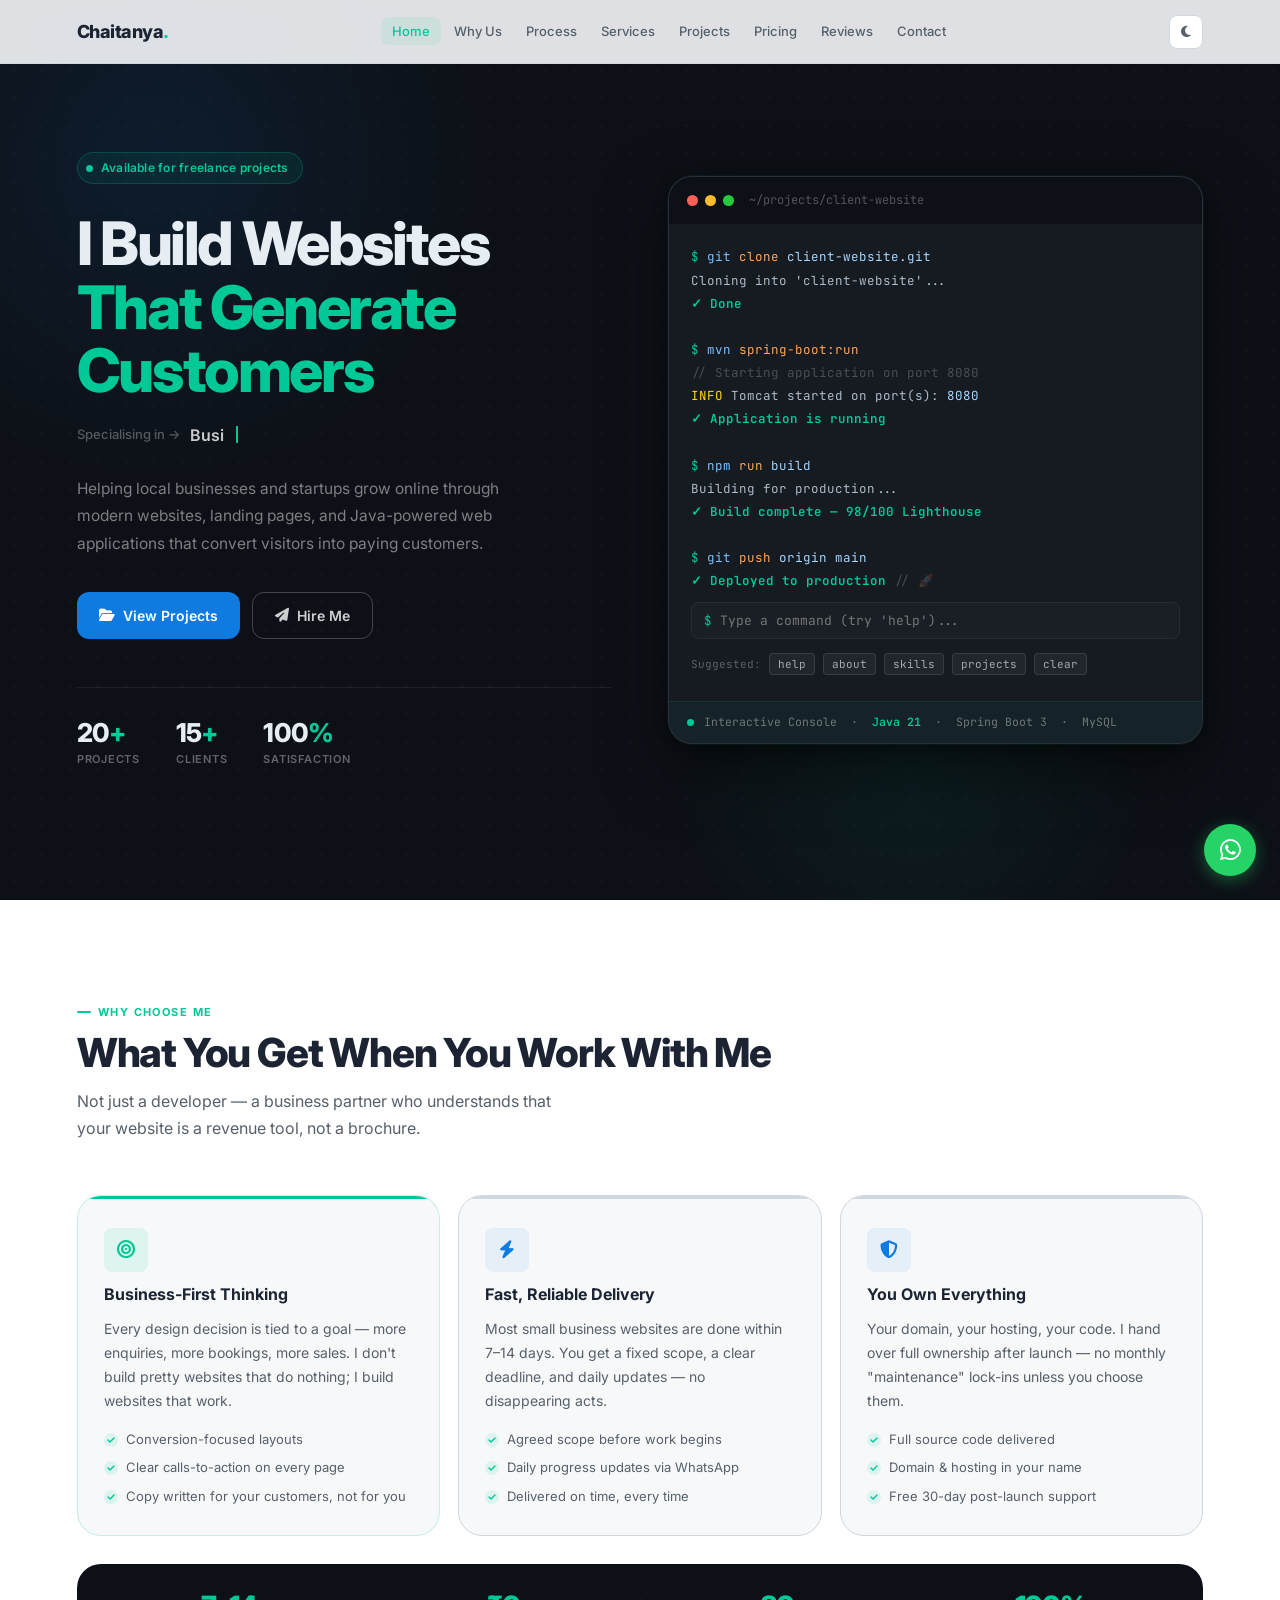
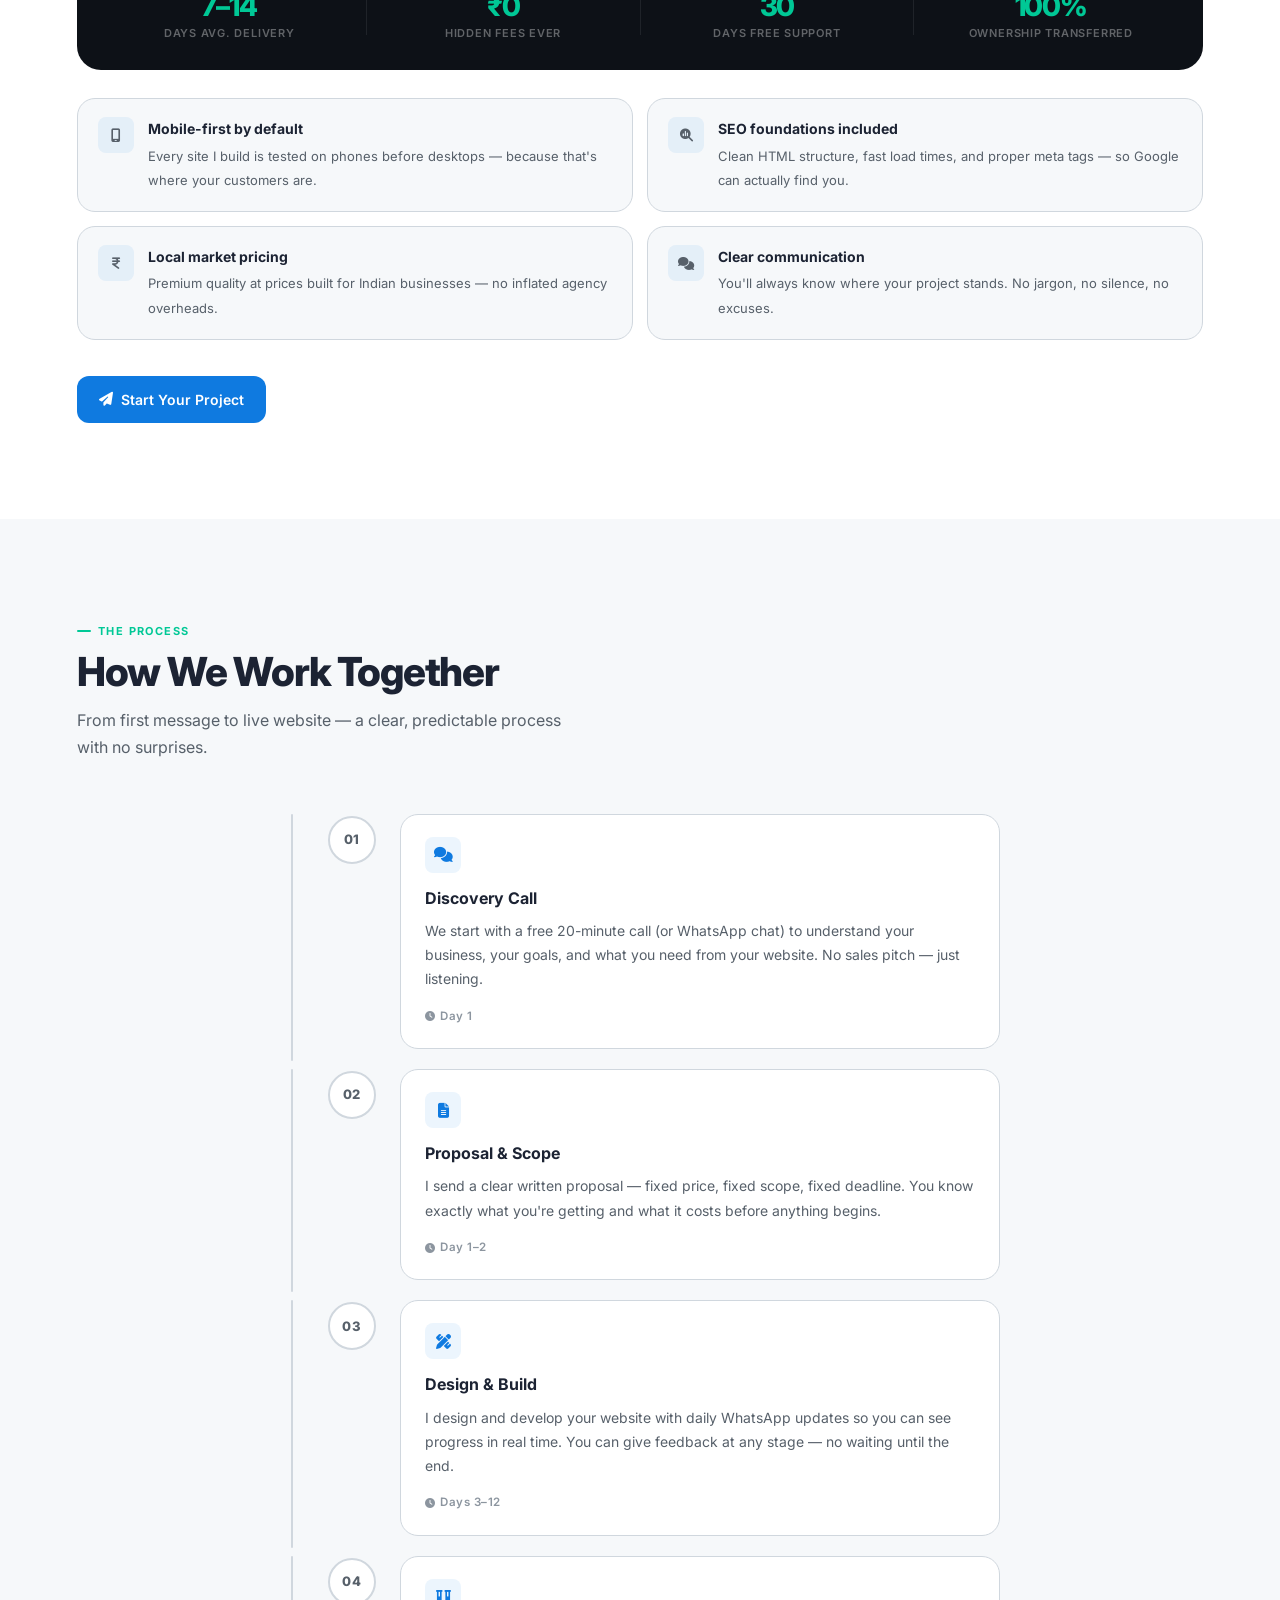
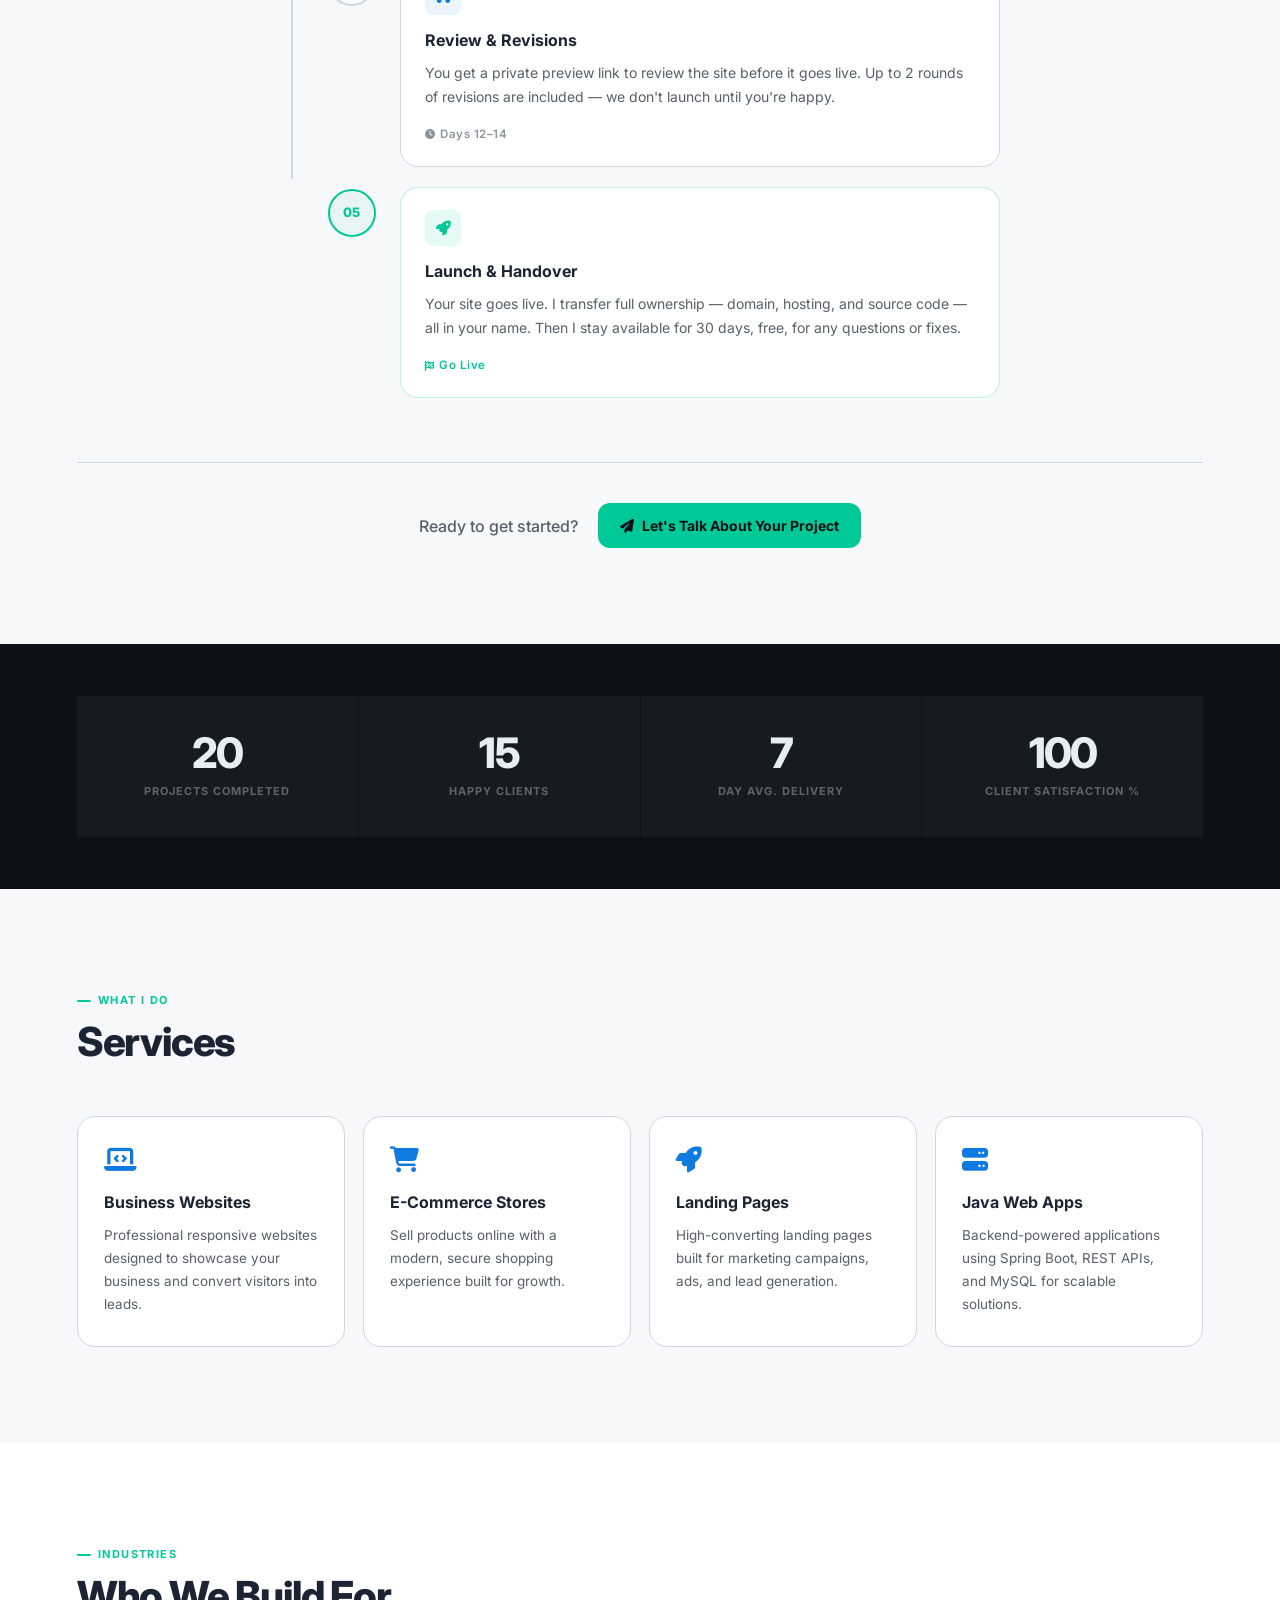
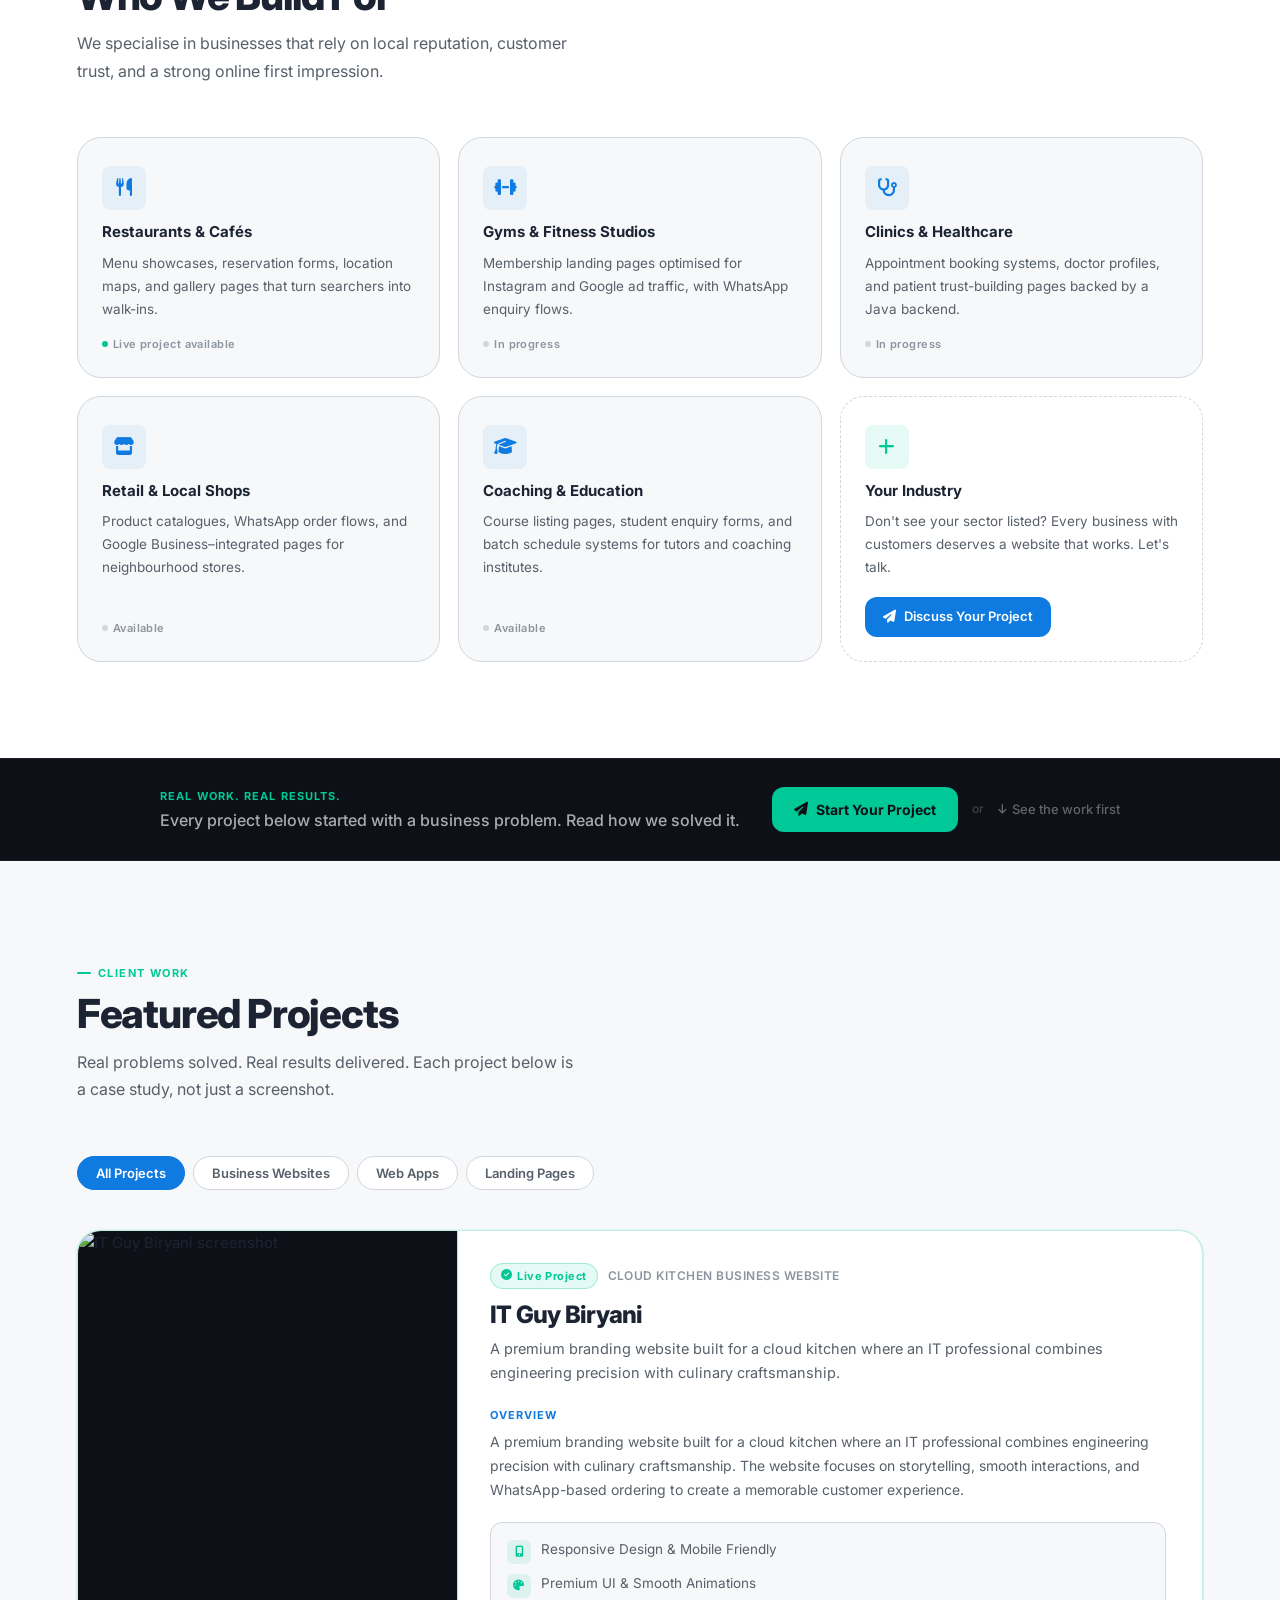
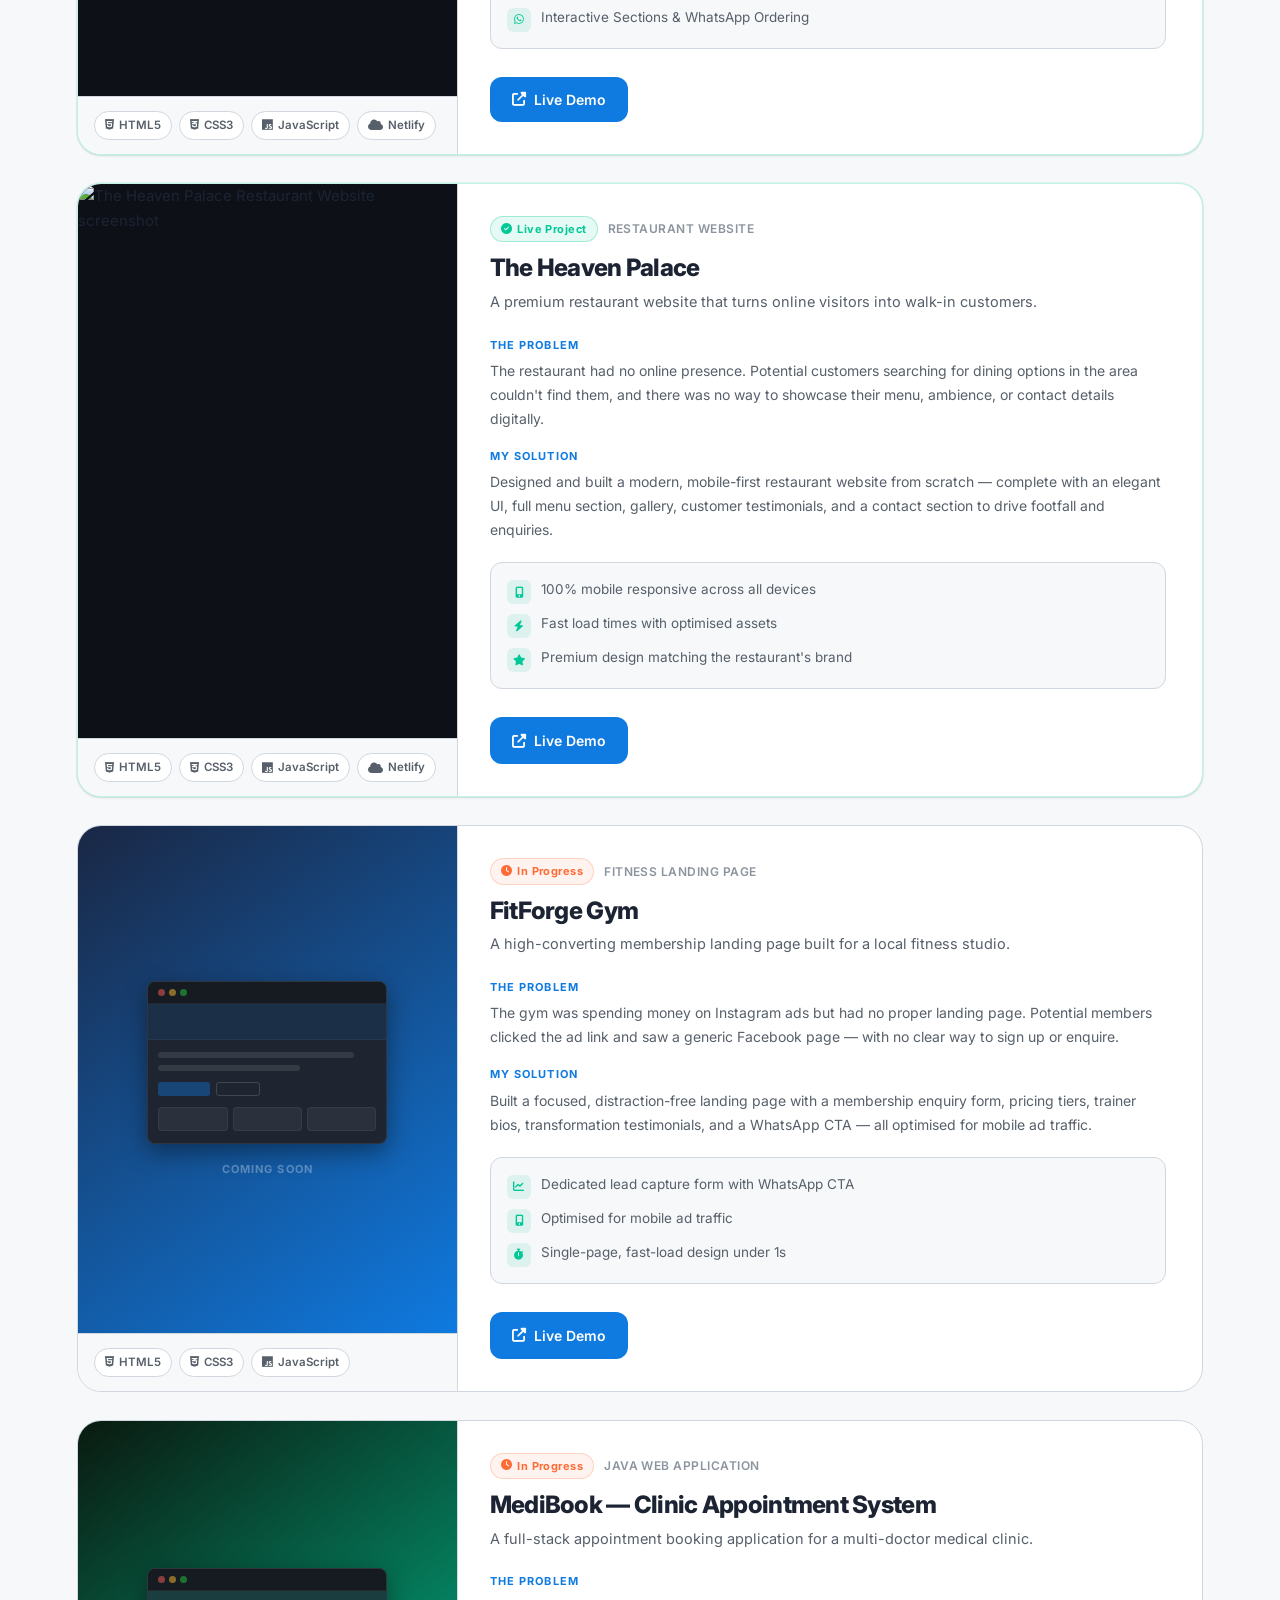
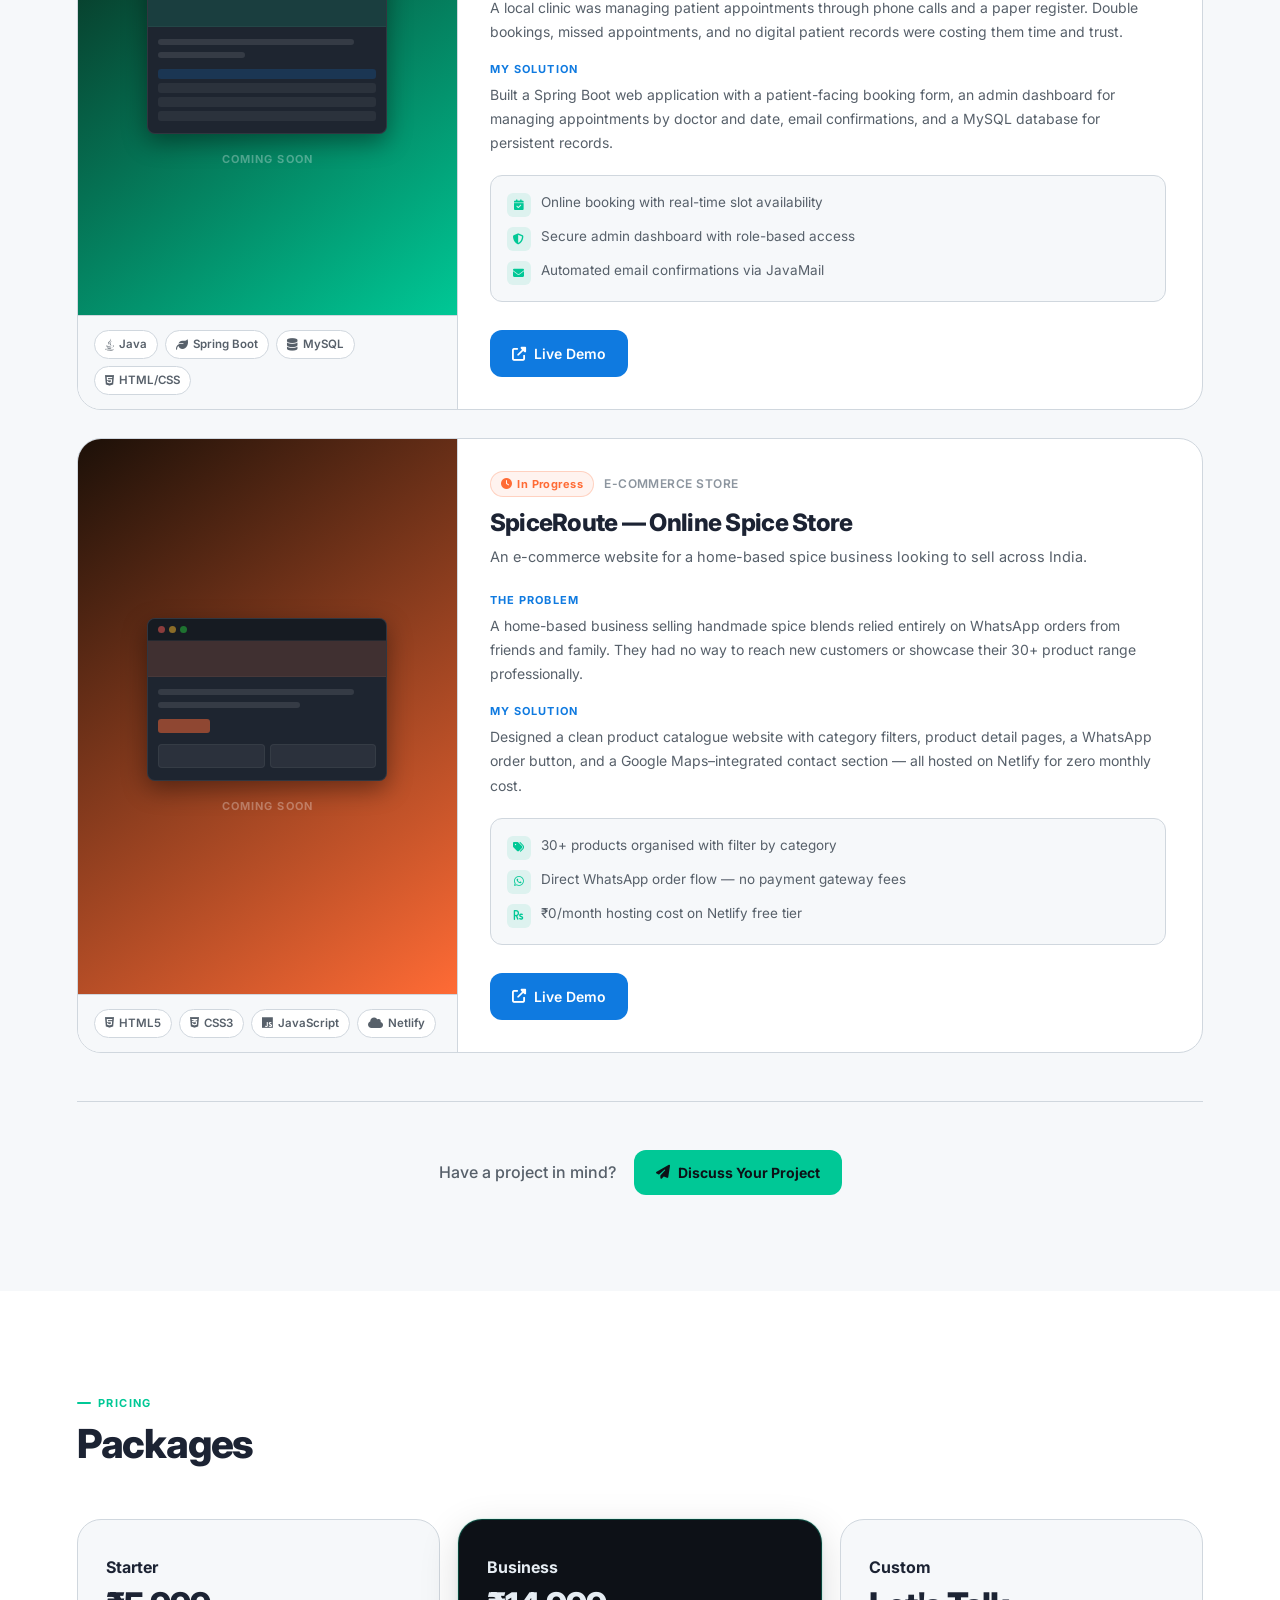
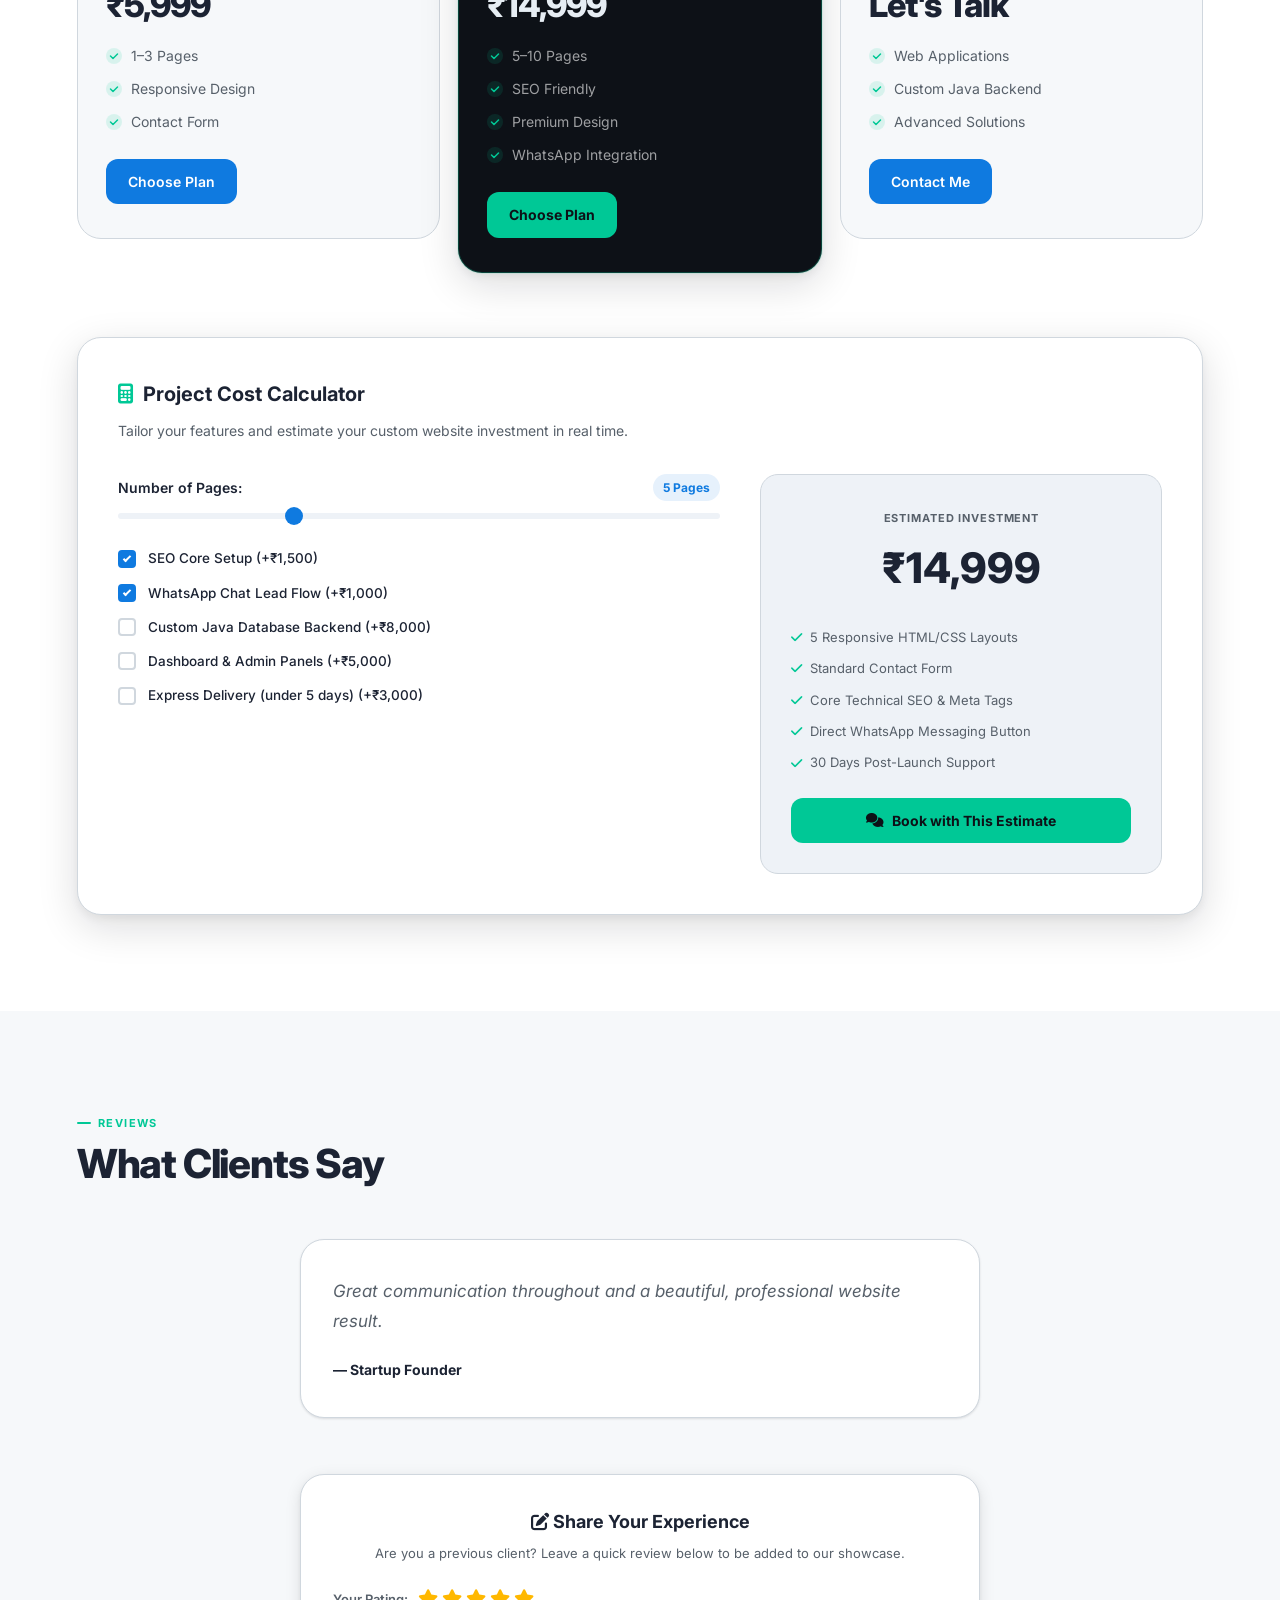
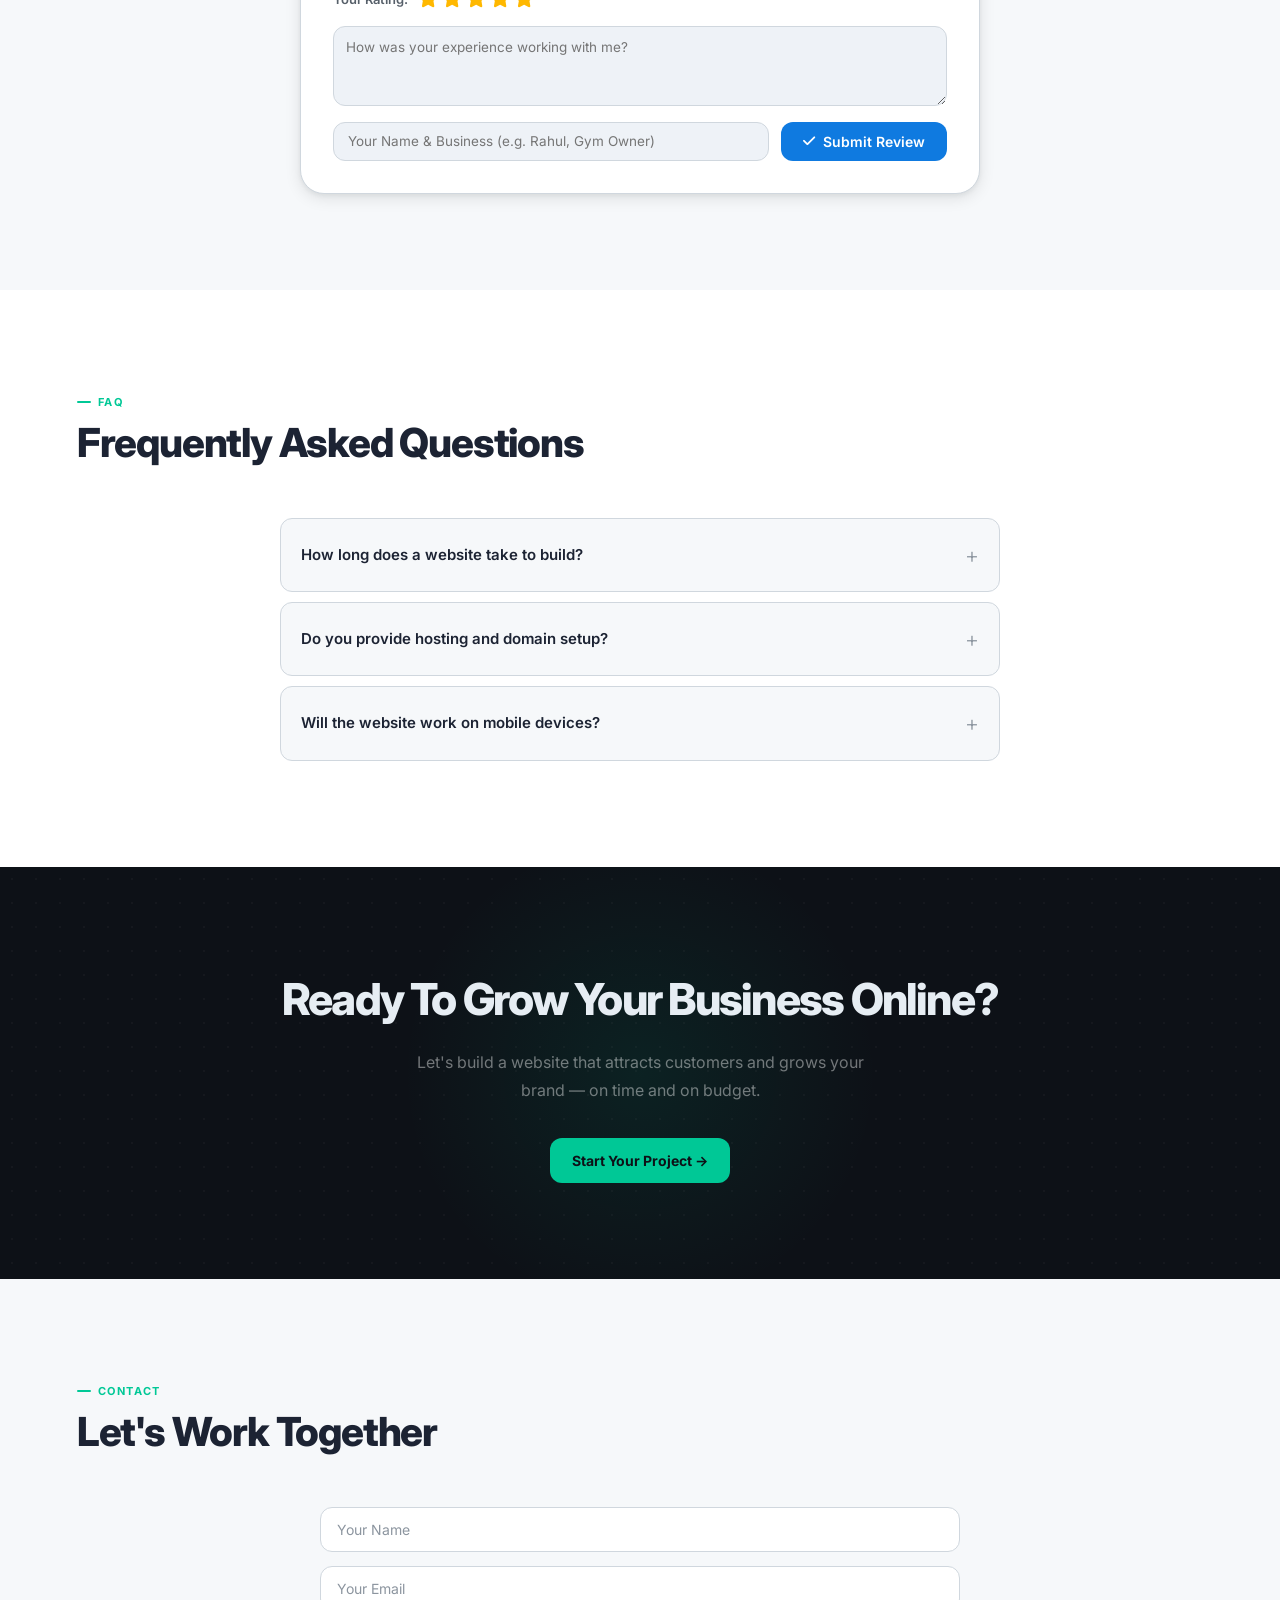
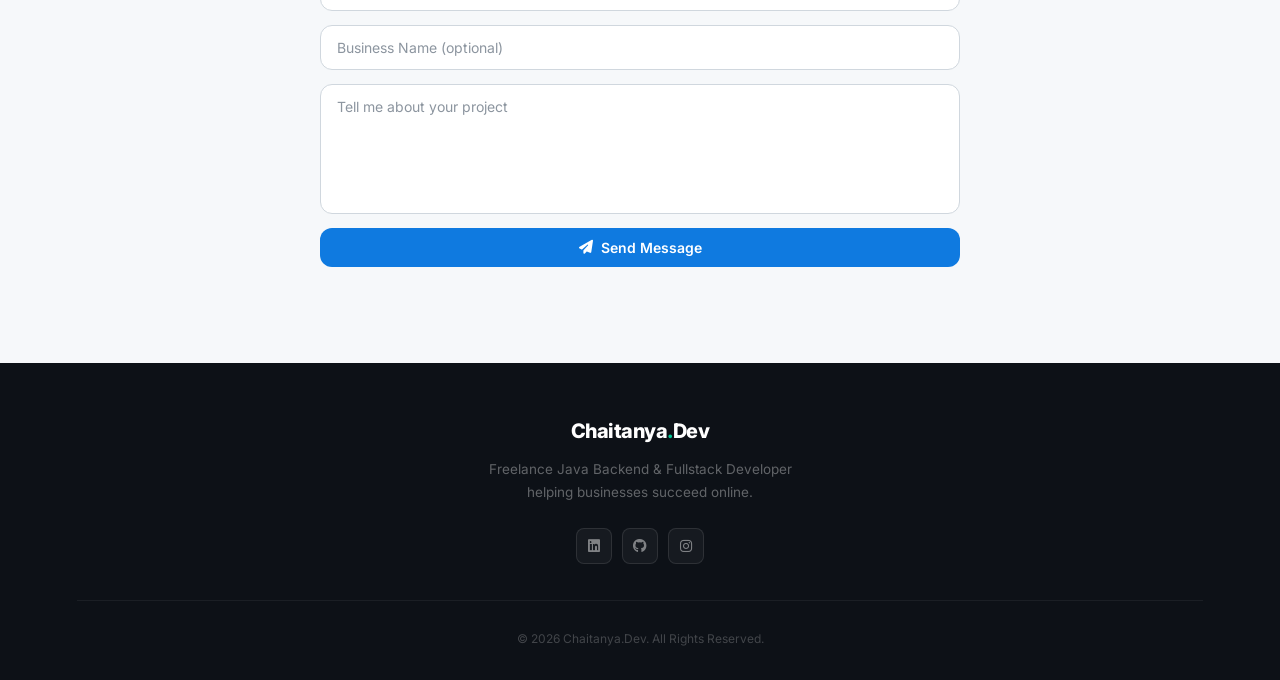
==== commit d2013932: "feat: update IT Guy Biryani portfolio card with cloud kitchen details" ====
--- a/index.html
+++ b/index.html
@@ -627,34 +627,29 @@
                         <span class="cs-type-badge cs-real">
                             <i class="fas fa-circle-check"></i> Live Project
                         </span>
-                        <span class="cs-type-label">Restaurant Website</span>
+                        <span class="cs-type-label">Cloud Kitchen Business Website</span>
                     </div>
 
                     <h3 class="cs-title">IT Guy Biryani</h3>
-                    <p class="cs-tagline">A premium restaurant website created for a modern biryani brand.</p>
+                    <p class="cs-tagline">A premium branding website built for a cloud kitchen where an IT professional combines engineering precision with culinary craftsmanship.</p>
 
                     <div class="cs-block">
                         <div class="cs-block-label">Overview</div>
-                        <p>It combines immersive storytelling, cinematic visuals, smooth animations, responsive design, and an engaging user experience to showcase the menu and strengthen the restaurant's online presence.</p>
-                    </div>
-
-                    <div class="cs-block">
-                        <div class="cs-block-label">Features</div>
-                        <p>Cinematic loading animation, premium hero section, responsive design, interactive scrolling, smooth transitions, modern typography, beautiful food presentation, mobile friendly, fast loading, and a premium user experience.</p>
+                        <p>A premium branding website built for a cloud kitchen where an IT professional combines engineering precision with culinary craftsmanship. The website focuses on storytelling, smooth interactions, and WhatsApp-based ordering to create a memorable customer experience.</p>
                     </div>
 
                     <div class="cs-outcomes">
                         <div class="cs-outcome">
                             <span class="co-icon"><i class="fas fa-mobile-alt"></i></span>
-                            <span class="co-text">Cinematic loading & smooth transitions</span>
-                        </div>
-                        <div class="cs-outcome">
-                            <span class="co-icon"><i class="fas fa-bolt"></i></span>
-                            <span class="co-text">Mobile friendly & fast loading</span>
-                        </div>
-                        <div class="cs-outcome">
-                            <span class="co-icon"><i class="fas fa-star"></i></span>
-                            <span class="co-text">Premium food presentation & modern UI/UX</span>
+                            <span class="co-text">Responsive Design & Mobile Friendly</span>
+                        </div>
+                        <div class="cs-outcome">
+                            <span class="co-icon"><i class="fas fa-palette"></i></span>
+                            <span class="co-text">Premium UI & Smooth Animations</span>
+                        </div>
+                        <div class="cs-outcome">
+                            <span class="co-icon"><i class="fab fa-whatsapp"></i></span>
+                            <span class="co-text">Interactive Sections & WhatsApp Ordering</span>
                         </div>
                     </div>
 
@@ -662,9 +657,6 @@
                         <a href="https://it-guy-biryani.netlify.app/" target="_blank" rel="noopener" class="btn primary">
                             <i class="fas fa-external-link-alt"></i> Live Demo
                         </a>
-                        <span class="btn secondary btn-disabled" style="opacity: 0.5; cursor: not-allowed;" title="Source code is private">
-                            <i class="fab fa-github"></i> Source Code
-                        </span>
                     </div>
 
                 </div>
